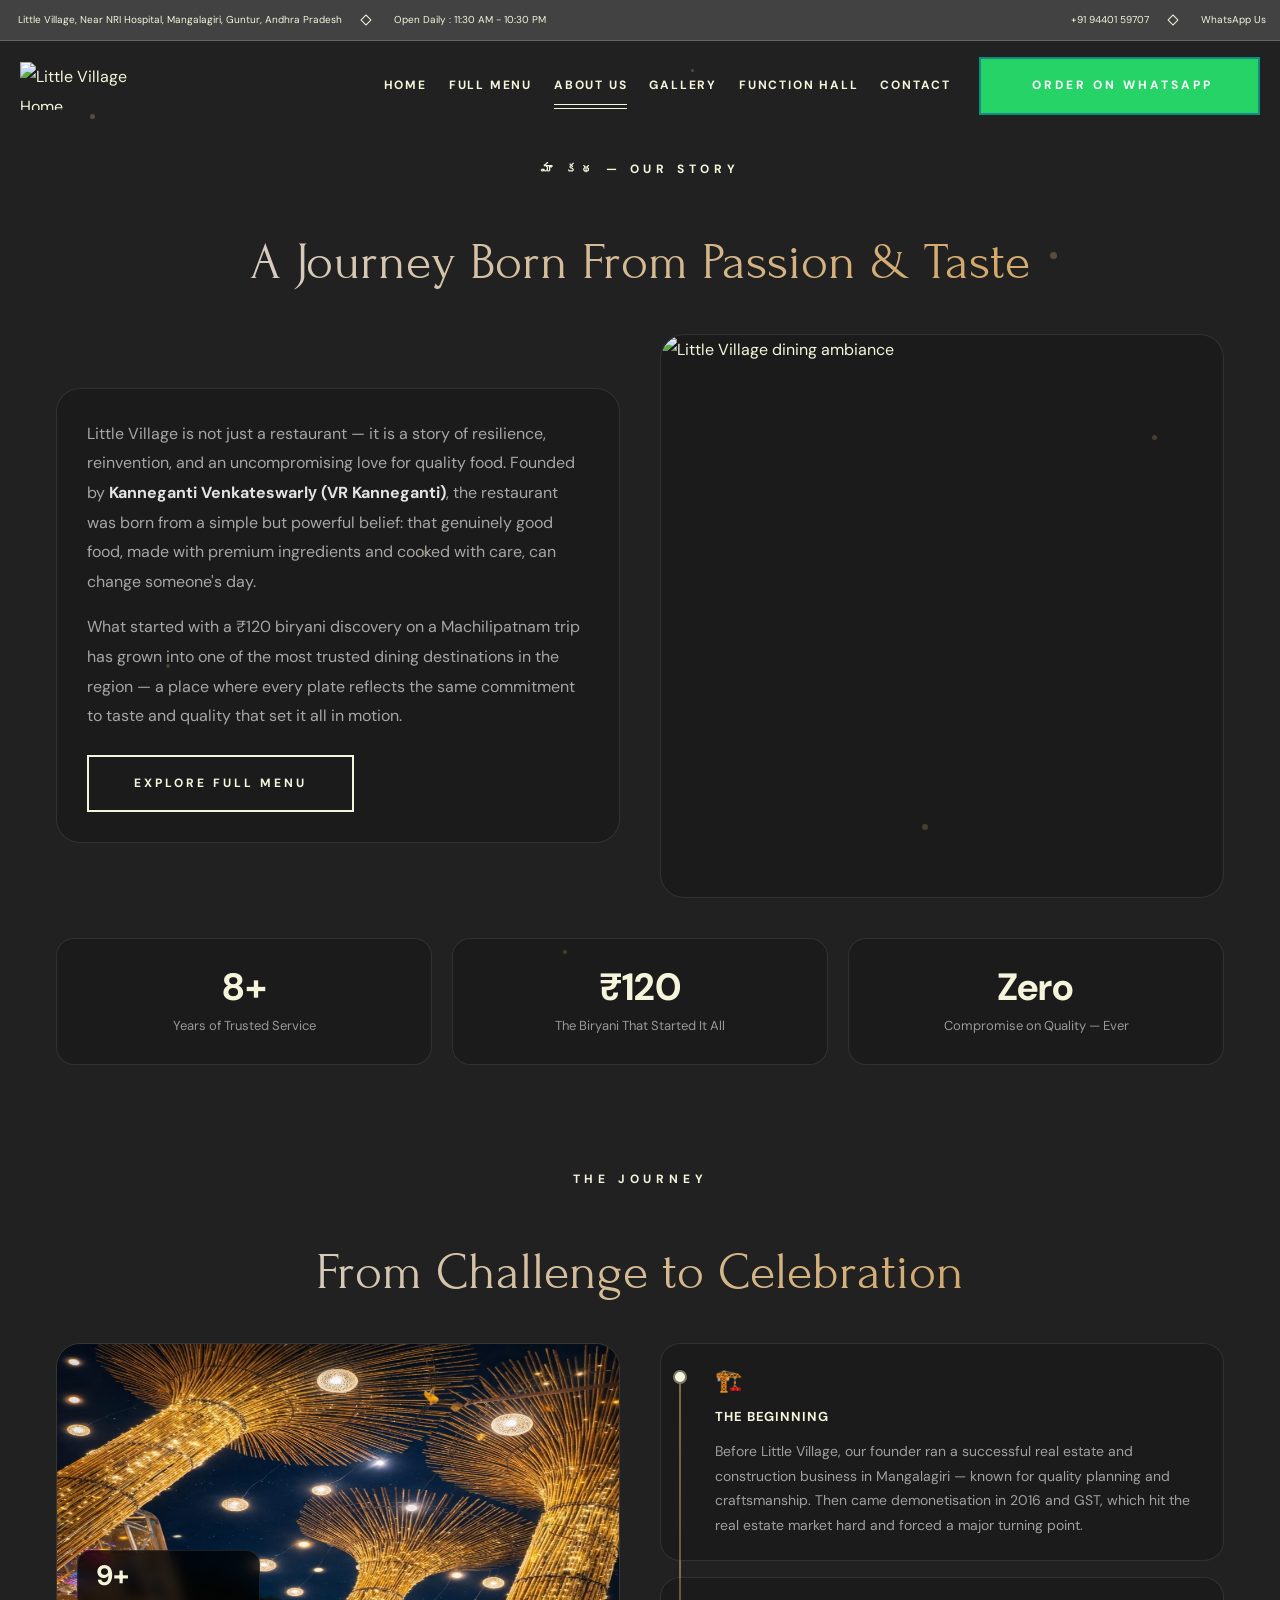
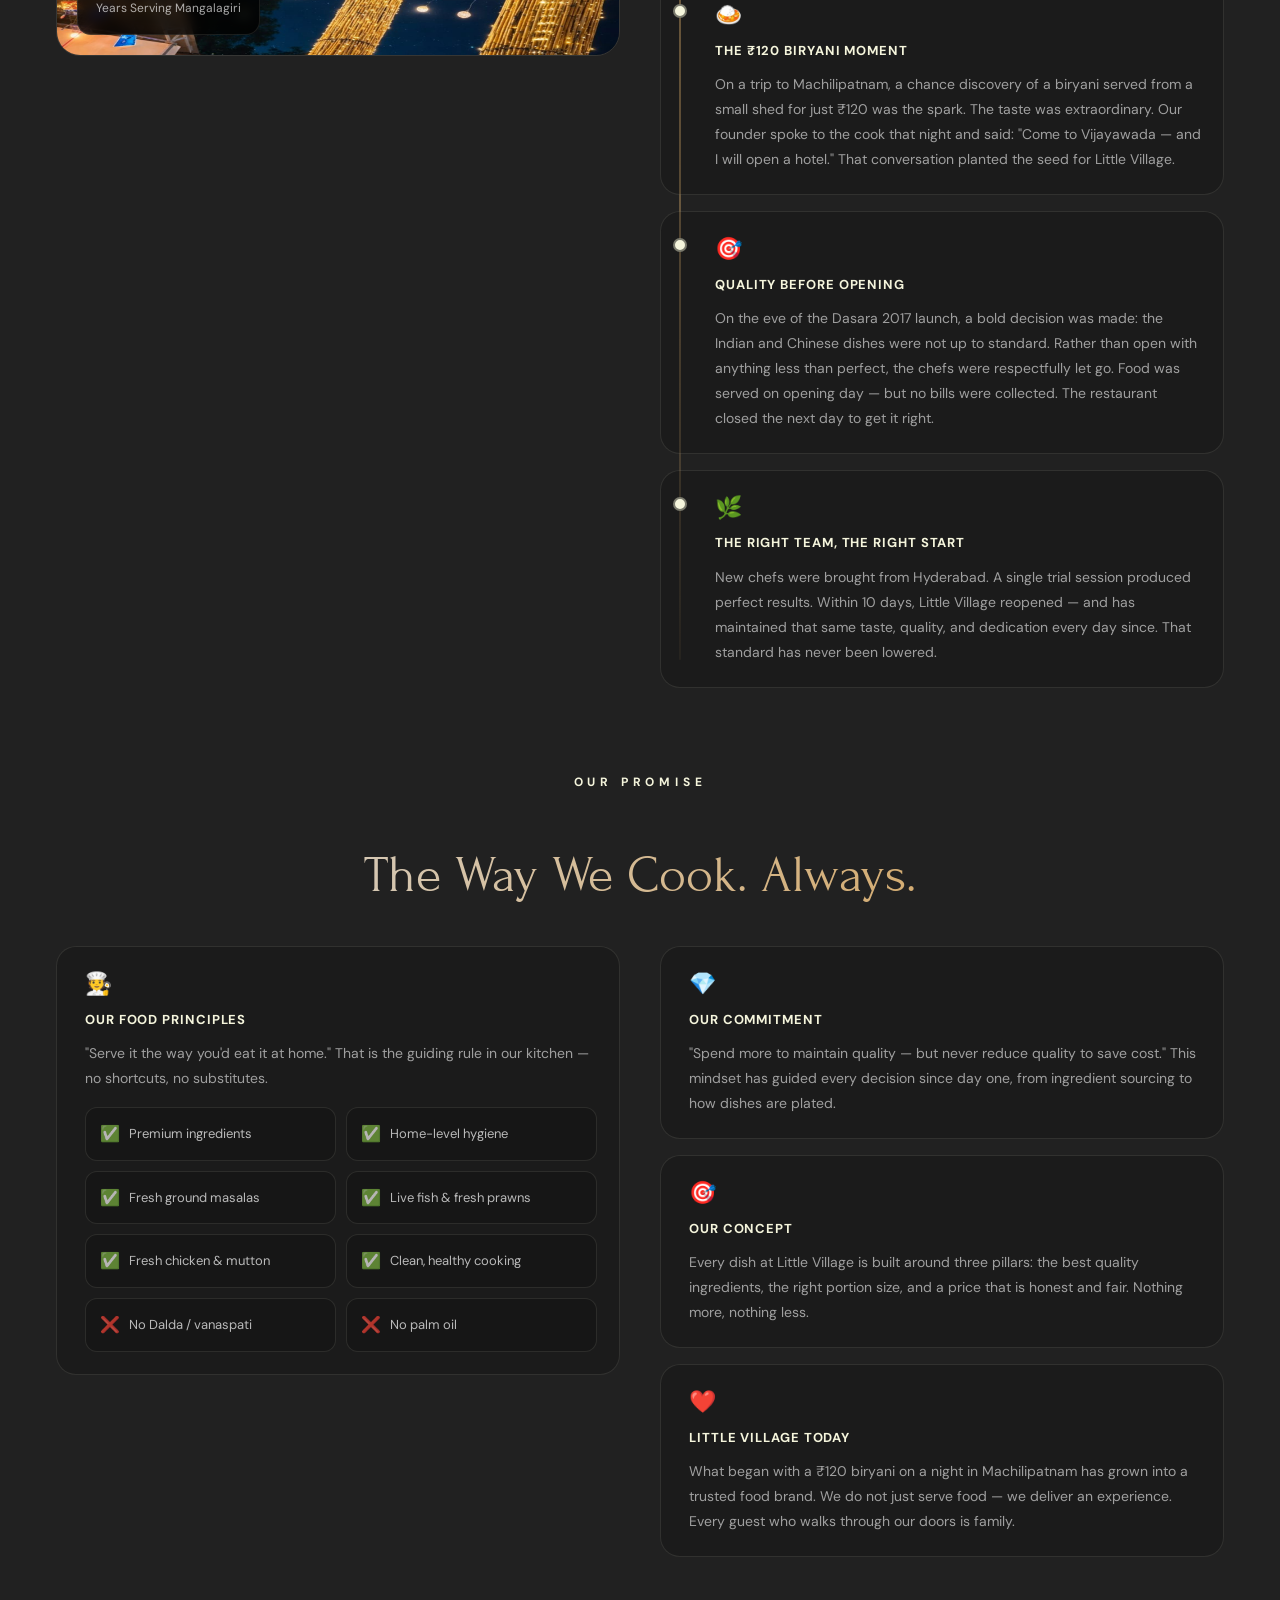
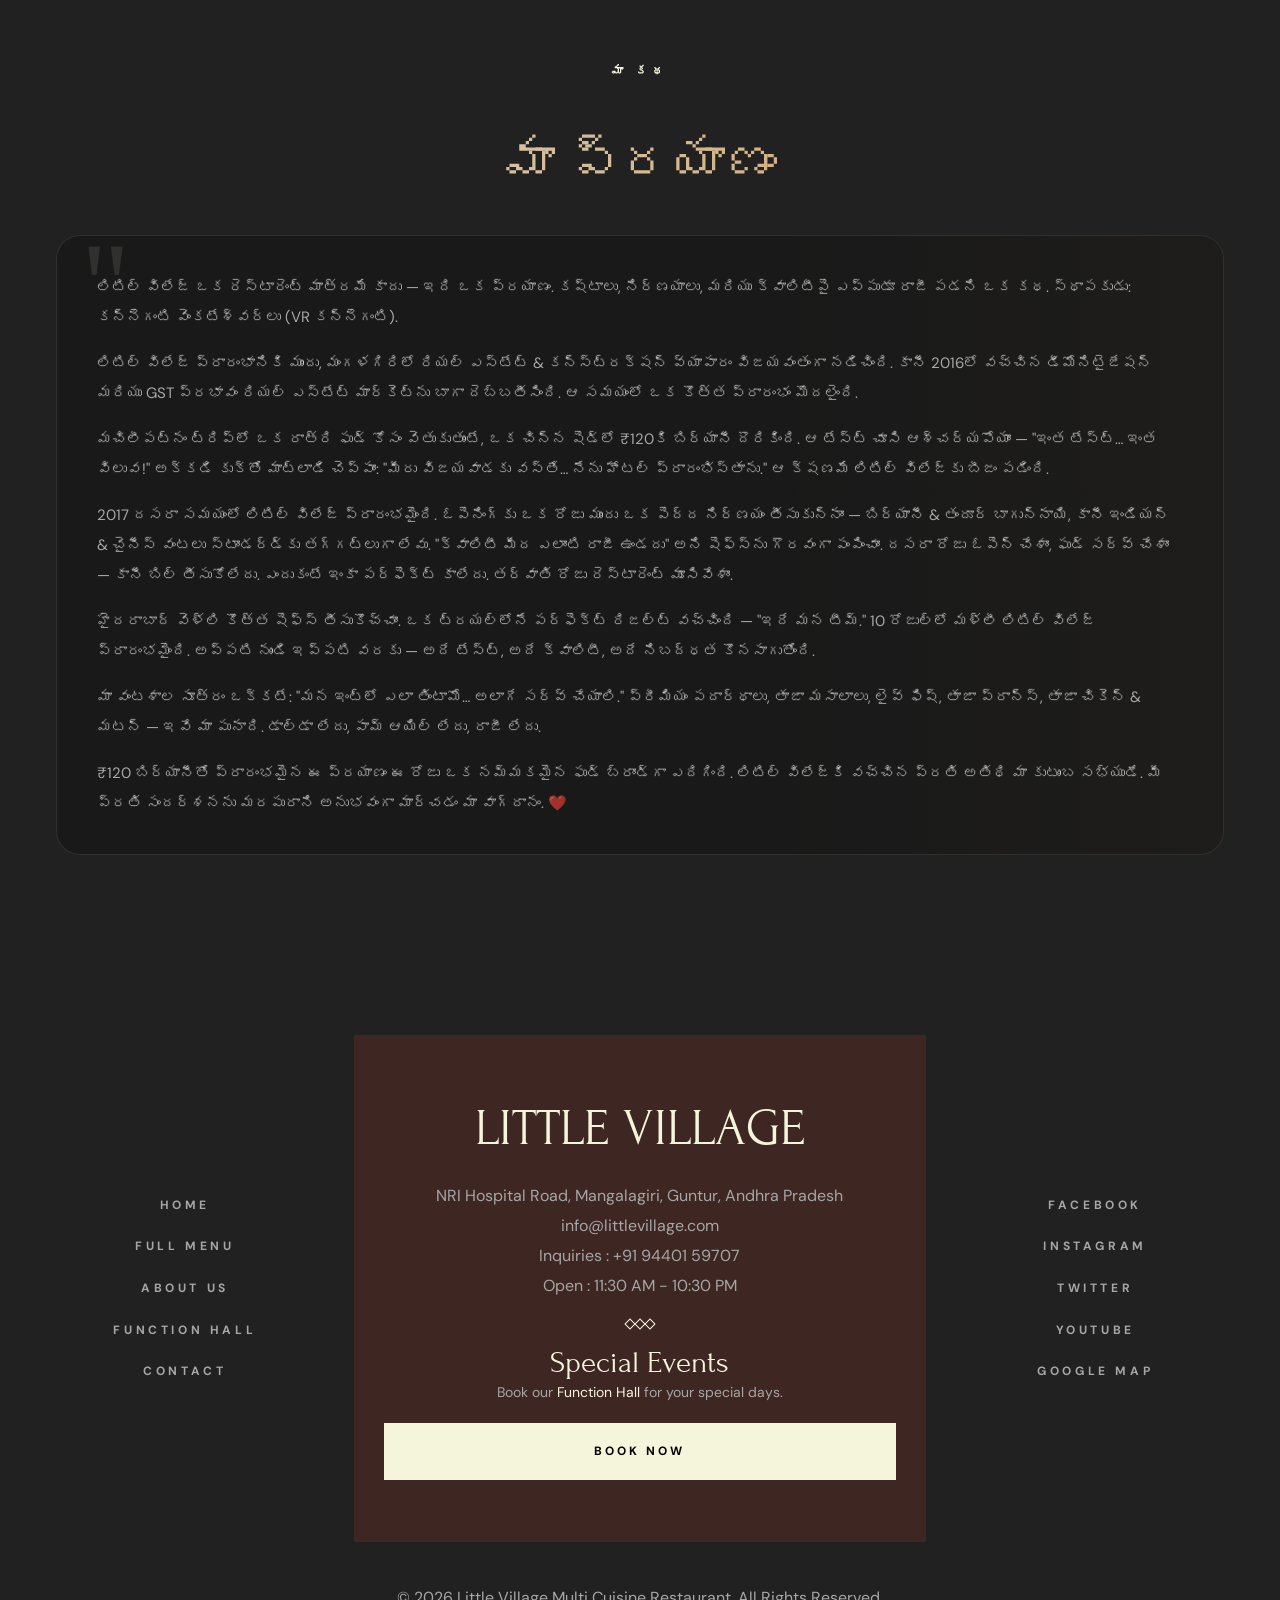
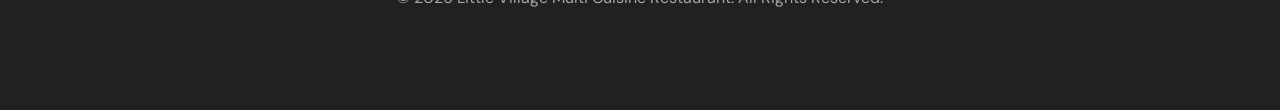
==== aboutus.html @ 9688dddf "Update aboutus.html" ====
<!DOCTYPE html>
<html lang="en">

<head>
  <meta charset="UTF-8">
  <meta http-equiv="X-UA-Compatible" content="IE=edge">
  <meta name="viewport" content="width=device-width, initial-scale=1.0">
  <title>Best Family Restaurant in Vijayawada | Little Village</title>

  <meta name="description" content="Little Village Restaurant in Vijayawada offers premium quality food, authentic biryani taste, fresh ingredients, and a hygienic dining experience for families.">
  <meta name="keywords" content="Little Village Vijayawada, best biryani in Vijayawada, family restaurant in Vijayawada, fresh seafood Vijayawada, hygienic restaurants in Vijayawada, best food in Vijayawada, premium dining Vijayawada, Andhra style biryani Vijayawada">
  <meta name="author" content="Little Village">

  <link rel="shortcut icon" href="./favicon.svg" type="image/svg+xml">
  <link rel="preconnect" href="https://fonts.googleapis.com">
  <link rel="preconnect" href="https://fonts.gstatic.com" crossorigin>
  <link href="https://fonts.googleapis.com/css2?family=DM+Sans:wght@400;700&family=Forum&display=swap" rel="stylesheet">
  <link rel="stylesheet" href="./assets/css/style.css">
  <link rel="stylesheet" href="https://unpkg.com/aos@2.3.4/dist/aos.css">

  <style>
    /* =============================================
       KEYFRAME ANIMATIONS
    ============================================= */

    @keyframes float-icon {
      0%, 100% { transform: translateY(0); }
      50%       { transform: translateY(-7px); }
    }

    @keyframes shimmer-text {
      0%   { background-position: -200% center; }
      100% { background-position: 200% center; }
    }

    @keyframes glow-pulse {
      0%, 100% { box-shadow: 0 0 0 0 rgba(212,169,106,0); }
      50%       { box-shadow: 0 0 22px 5px rgba(212,169,106,0.18); }
    }

    @keyframes shimmer-overlay {
      0%   { left: -100%; }
      100% { left: 200%; }
    }

    @keyframes badge-bounce {
      0%, 100% { transform: translateY(0); }
      40%       { transform: translateY(-9px); }
      60%       { transform: translateY(-4px); }
    }

    @keyframes line-grow {
      from { transform: scaleY(0); }
      to   { transform: scaleY(1); }
    }

    @keyframes dot-pulse {
      0%, 100% { transform: scale(1); opacity: 1; }
      50%       { transform: scale(1.4); opacity: 0.65; }
    }

    @keyframes particle-float {
      0%   { transform: translateY(0) translateX(0); opacity: 0.5; }
      33%  { transform: translateY(-40px) translateX(18px); opacity: 0.85; }
      66%  { transform: translateY(-18px) translateX(-14px); opacity: 0.6; }
      100% { transform: translateY(0) translateX(0); opacity: 0.5; }
    }

    @keyframes pill-in {
      from { opacity: 0; transform: translateX(-12px); }
      to   { opacity: 1; transform: translateX(0); }
    }

    @keyframes para-in {
      from { opacity: 0; transform: translateY(18px); }
      to   { opacity: 1; transform: translateY(0); }
    }

    @keyframes number-glow {
      0%, 100% { text-shadow: none; }
      50%       { text-shadow: 0 0 20px rgba(212,169,106,0.6); }
    }

    @keyframes border-flow {
      0%   { background-position: 0% 50%; }
      50%  { background-position: 100% 50%; }
      100% { background-position: 0% 50%; }
    }

    @keyframes progress-shine {
      0%   { background-position: -200% center; }
      100% { background-position: 200% center; }
    }

    /* =============================================
       BASE
    ============================================= */

    body {
      overflow: auto;
      overflow-x: hidden;
      min-height: 100vh;
      height: auto;
    }

    /* =============================================
       SCROLL PROGRESS BAR
    ============================================= */

    .scroll-progress {
      position: fixed;
      top: 0;
      left: 0;
      height: 3px;
      width: 0%;
      background: linear-gradient(90deg, #b8832a, #d4a96a, #f0c884, #d4a96a, #b8832a);
      background-size: 200% auto;
      z-index: 9999;
      transition: width 0.08s linear;
      animation: progress-shine 2.5s linear infinite;
    }

    /* =============================================
       FLOATING PARTICLES
    ============================================= */

    .page-intro {
      padding-block: 140px 80px;
      position: relative;
    }

    .intro-particles {
      position: absolute;
      inset: 0;
      pointer-events: none;
      overflow: hidden;
      z-index: 0;
    }

    .intro-particles span {
      position: absolute;
      border-radius: 50%;
      background: rgba(212,169,106,0.32);
      animation: particle-float linear infinite;
    }

    .intro-particles span:nth-child(1)  { top:10%; left:7%;  width:5px; height:5px; animation-duration:7s;   animation-delay:0s;   }
    .intro-particles span:nth-child(2)  { top:22%; left:82%; width:7px; height:7px; animation-duration:9s;   animation-delay:1s;   }
    .intro-particles span:nth-child(3)  { top:58%; left:13%; width:4px; height:4px; animation-duration:8s;   animation-delay:2s;   }
    .intro-particles span:nth-child(4)  { top:72%; left:72%; width:6px; height:6px; animation-duration:11s;  animation-delay:0.5s; }
    .intro-particles span:nth-child(5)  { top:38%; left:90%; width:5px; height:5px; animation-duration:6.5s; animation-delay:3s;   }
    .intro-particles span:nth-child(6)  { top:83%; left:44%; width:4px; height:4px; animation-duration:10s;  animation-delay:1.5s; }
    .intro-particles span:nth-child(7)  { top:6%;  left:54%; width:3px; height:3px; animation-duration:8.5s; animation-delay:4s;   }
    .intro-particles span:nth-child(8)  { top:48%; left:33%; width:6px; height:6px; animation-duration:7.5s; animation-delay:2.5s; }

    .page-intro .container { position: relative; z-index: 1; }

    /* =============================================
       SHIMMER HEADING
    ============================================= */

    .headline-shimmer {
      background: linear-gradient(
        90deg,
        rgba(255,255,255,0.82) 0%,
        rgba(212,169,106,1) 40%,
        rgba(255,255,255,0.82) 60%,
        rgba(212,169,106,0.7) 100%
      );
      background-size: 200% auto;
      -webkit-background-clip: text;
      -webkit-text-fill-color: transparent;
      background-clip: text;
      animation: shimmer-text 4s linear infinite;
    }

    /* =============================================
       PAGE GRID & CARDS
    ============================================= */

    .page-grid {
      display: grid;
      grid-template-columns: repeat(2, minmax(0, 1fr));
      gap: 40px;
      align-items: center;
      margin-top: 40px;
    }

    .page-copy { color: var(--quick-silver); }
    .page-copy p + p { margin-top: 16px; }

    .page-card {
      padding: 30px;
      border: 1px solid var(--white-alpha-10);
      border-radius: 24px;
      background: rgba(0,0,0,0.18);
      transition: transform 0.35s ease, box-shadow 0.35s ease, border-color 0.35s ease;
    }

    .page-card:not(figure):hover {
      transform: translateY(-5px);
      box-shadow: 0 18px 50px rgba(0,0,0,0.3);
      border-color: rgba(212,169,106,0.2);
    }

    figure.page-card {
      overflow: hidden;
      border-radius: 24px;
      padding: 0;
      position: relative;
    }

    figure.page-card::after {
      content: '';
      position: absolute;
      top: 0;
      left: -100%;
      width: 55%;
      height: 100%;
      background: linear-gradient(105deg, transparent 38%, rgba(255,255,255,0.07) 50%, transparent 62%);
      pointer-events: none;
    }

    figure.page-card:hover::after {
      animation: shimmer-overlay 0.65s ease forwards;
    }

    figure.page-card img {
      transition: transform 0.65s cubic-bezier(0.25, 0.46, 0.45, 0.94);
      display: block;
      width: 100%;
      border-radius: 24px;
    }

    figure.page-card:hover img { transform: scale(1.07); }

    /* =============================================
       MILESTONES
    ============================================= */

    .milestones {
      display: grid;
      grid-template-columns: repeat(3, 1fr);
      gap: 20px;
      margin-top: 40px;
    }

    .milestone-item {
      padding: 28px 24px;
      text-align: center;
      border: 1px solid var(--white-alpha-10);
      border-radius: 18px;
      background: rgba(0,0,0,0.18);
      position: relative;
      overflow: hidden;
      cursor: default;
      transition: transform 0.3s ease, border-color 0.3s ease, box-shadow 0.3s ease;
    }

    .milestone-item::before {
      content: '';
      position: absolute;
      inset: 0;
      border-radius: 18px;
      background: linear-gradient(135deg, rgba(212,169,106,0.07), transparent 60%);
      opacity: 0;
      transition: opacity 0.3s ease;
    }

    .milestone-item:hover {
      transform: translateY(-7px) scale(1.025);
      border-color: rgba(212,169,106,0.38);
      animation: glow-pulse 2s ease infinite;
    }

    .milestone-item:hover::before { opacity: 1; }

    .milestone-item .m-number {
      font-size: 38px;
      font-weight: 700;
      color: var(--accent-wheat, #d4a96a);
      line-height: 1.1;
      animation: number-glow 3s ease-in-out infinite;
    }

    .milestone-item .m-label {
      font-size: 13px;
      color: rgba(255,255,255,0.55);
      margin-top: 8px;
      line-height: 1.5;
    }

    /* =============================================
       JOURNEY SECTION
    ============================================= */

    .journey-section { padding-block: 20px 80px; }

    .journey-grid {
      display: grid;
      grid-template-columns: repeat(2, minmax(0, 1fr));
      gap: 40px;
      align-items: start;
      margin-top: 40px;
    }

    .journey-image-wrap {
      position: relative;
      border-radius: 24px;
      overflow: hidden;
      border: 1px solid var(--white-alpha-10);
      transition: box-shadow 0.4s ease;
    }

    .journey-image-wrap:hover {
      box-shadow: 0 22px 60px rgba(0,0,0,0.42);
    }

    .journey-image-wrap img {
      width: 100%;
      display: block;
      transition: transform 0.7s cubic-bezier(0.25, 0.46, 0.45, 0.94);
    }

    .journey-image-wrap:hover img { transform: scale(1.06); }

    .journey-badge {
      position: absolute;
      bottom: 20px;
      left: 20px;
      background: rgba(0,0,0,0.75);
      border: 1px solid var(--white-alpha-10);
      border-radius: 14px;
      padding: 10px 18px;
      backdrop-filter: blur(6px);
      animation: badge-bounce 4.5s ease-in-out infinite;
    }

    .journey-badge .badge-number {
      font-size: 28px;
      font-weight: 700;
      color: var(--accent-wheat, #d4a96a);
      line-height: 1.1;
    }

    .journey-badge .badge-label {
      font-size: 12px;
      color: rgba(255,255,255,0.65);
      margin-top: 2px;
    }

    /* =============================================
       JOURNEY CARDS — ANIMATED TIMELINE
    ============================================= */

    .journey-cards {
      display: flex;
      flex-direction: column;
      gap: 0;
      position: relative;
    }

    /* Vertical connecting line */
    .journey-cards.has-timeline::before {
      content: '';
      position: absolute;
      left: 19px;
      top: 28px;
      bottom: 28px;
      width: 2px;
      background: linear-gradient(to bottom, rgba(212,169,106,0.7), rgba(212,169,106,0.08));
      border-radius: 2px;
      transform-origin: top center;
      transform: scaleY(0);
      transition: transform 1.2s cubic-bezier(0.16, 1, 0.3, 1);
    }

    .journey-cards.has-timeline.line-active::before {
      transform: scaleY(1);
    }

    .journey-card {
      padding: 22px 22px 22px 54px;
      border: 1px solid var(--white-alpha-10);
      border-radius: 20px;
      background: rgba(0,0,0,0.18);
      margin-bottom: 16px;
      position: relative;
      transition: transform 0.32s ease, border-color 0.32s ease,
                  box-shadow 0.32s ease, background 0.32s ease;
      cursor: default;
    }

    .journey-card:last-child { margin-bottom: 0; }

    /* Timeline dot */
    .journey-cards.has-timeline .journey-card::before {
      content: '';
      position: absolute;
      left: 12px;
      top: 26px;
      width: 14px;
      height: 14px;
      border-radius: 50%;
      background: var(--accent-wheat, #d4a96a);
      border: 2px solid rgba(0,0,0,0.5);
      z-index: 2;
      animation: dot-pulse 2.8s ease-in-out infinite;
    }

    .journey-cards.has-timeline .journey-card:nth-child(2)::before { animation-delay: 0.4s; }
    .journey-cards.has-timeline .journey-card:nth-child(3)::before { animation-delay: 0.8s; }
    .journey-cards.has-timeline .journey-card:nth-child(4)::before { animation-delay: 1.2s; }

    .journey-card:hover {
      transform: translateX(7px);
      border-color: rgba(212,169,106,0.32);
      box-shadow: 0 8px 32px rgba(212,169,106,0.1);
      background: rgba(212,169,106,0.04);
    }

    .journey-card .card-icon {
      font-size: 22px;
      margin-bottom: 6px;
      display: block;
      animation: float-icon 3.2s ease-in-out infinite;
    }

    .journey-card:nth-child(2) .card-icon { animation-delay: 0.5s; }
    .journey-card:nth-child(3) .card-icon { animation-delay: 1.0s; }
    .journey-card:nth-child(4) .card-icon { animation-delay: 1.5s; }

    .journey-card .card-title {
      color: var(--accent-wheat, #d4a96a);
      font-size: 13px;
      font-weight: 700;
      margin-bottom: 7px;
      letter-spacing: 0.07em;
      text-transform: uppercase;
    }

    .journey-card p {
      font-size: 14px;
      line-height: 1.78;
      color: rgba(255,255,255,0.58);
    }

    /* Promise section — no timeline dots */
    .promise-cards::before     { display: none !important; }
    .promise-cards .journey-card { padding-left: 28px; }
    .promise-cards .journey-card::before { display: none !important; }

    .promise-cards .journey-card:hover {
      transform: translateY(-5px) translateX(0);
      border-color: rgba(212,169,106,0.32);
      box-shadow: 0 12px 40px rgba(212,169,106,0.1);
      background: rgba(212,169,106,0.04);
    }

    /* =============================================
       PRINCIPLE PILLS
    ============================================= */

    .principles-grid {
      display: grid;
      grid-template-columns: repeat(2, 1fr);
      gap: 10px;
      margin-top: 16px;
    }

    .principle-pill {
      display: flex;
      align-items: center;
      gap: 9px;
      padding: 11px 14px;
      border: 1px solid var(--white-alpha-10);
      border-radius: 12px;
      background: rgba(0,0,0,0.18);
      font-size: 13px;
      color: rgba(255,255,255,0.70);
      opacity: 0;
      transition: transform 0.28s ease, border-color 0.28s ease,
                  background 0.28s ease, color 0.28s ease;
    }

    .principle-pill.pill-visible {
      animation: pill-in 0.42s ease forwards;
    }

    .principle-pill:hover {
      border-color: rgba(212,169,106,0.36);
      background: rgba(212,169,106,0.06);
      color: rgba(255,255,255,0.9);
      transform: translateX(4px);
    }

    .principle-pill .pill-icon { font-size: 16px; flex-shrink: 0; }

    /* =============================================
       TELUGU STORY
    ============================================= */

    .telugu-story { padding-block: 20px 80px; }

    .telugu-story-inner {
      padding: 36px 40px;
      border: 1px solid var(--white-alpha-10);
      border-radius: 24px;
      background: rgba(0,0,0,0.22);
      position: relative;
      overflow: hidden;
      margin-top: 40px;
    }

    .telugu-story-inner::before {
      content: '"';
      position: absolute;
      top: -10px;
      left: 24px;
      font-size: 120px;
      color: var(--accent-wheat, #d4a96a);
      opacity: 0.10;
      font-family: Georgia, serif;
      line-height: 1;
      pointer-events: none;
    }

    /* Animated shimmer wash */
    .telugu-story-inner::after {
      content: '';
      position: absolute;
      inset: 0;
      border-radius: 24px;
      background: linear-gradient(90deg, transparent 20%, rgba(212,169,106,0.05) 50%, transparent 80%);
      background-size: 300% 100%;
      animation: border-flow 6s linear infinite;
      pointer-events: none;
    }

    .telugu-story-inner p {
      font-size: 15px;
      line-height: 2;
      color: rgba(255,255,255,0.62);
      opacity: 0;
      position: relative;
      z-index: 1;
    }

    .telugu-story-inner p.para-visible {
      animation: para-in 0.55s ease forwards;
    }

    .telugu-story-inner p + p { margin-top: 16px; }

    /* =============================================
       RESPONSIVE — TABLET
    ============================================= */

    @media (max-width: 900px) {
      .page-grid,
      .journey-grid {
        grid-template-columns: 1fr;
      }

      .journey-grid .journey-image-wrap { order: -1; }
    }

    @media (max-width: 768px) {
      .page-intro { padding-block: 110px 60px; }

      .milestones {
        grid-template-columns: repeat(3, 1fr);
        gap: 12px;
      }

      .milestone-item { padding: 18px 12px; }
      .milestone-item .m-number { font-size: 26px; }
      .milestone-item .m-label  { font-size: 11px; }

      .telugu-story-inner { padding: 28px 22px; }
      .journey-section    { padding-block: 10px 60px; }

      .journey-card {
        padding: 18px 18px 18px 48px;
      }
    }

    /* =============================================
       RESPONSIVE — MOBILE
    ============================================= */

    @media (max-width: 560px) {
      .page-intro { padding-block: 100px 48px; }

      /* Milestones stack with row layout */
      .milestones { grid-template-columns: 1fr; gap: 12px; }

      .milestone-item {
        display: flex;
        align-items: center;
        text-align: left;
        gap: 16px;
        padding: 16px 20px;
      }

      .milestone-item .m-number {
        font-size: 30px;
        flex-shrink: 0;
        min-width: 66px;
        text-align: center;
      }

      .milestone-item .m-label { margin-top: 0; font-size: 13px; }

      .telugu-story-inner { padding: 22px 18px; }
      .telugu-story-inner::before { font-size: 80px; }
      .telugu-story-inner p { font-size: 14px; }

      .principles-grid { grid-template-columns: 1fr; }

      .journey-card { padding: 16px 16px 16px 44px; }
      .journey-cards.has-timeline::before { left: 16px; }
      .journey-cards.has-timeline .journey-card::before { left: 9px; width: 12px; height: 12px; }

      .page-card { padding: 20px; }
      .journey-section { padding-block: 10px 48px; }
      .telugu-story   { padding-block: 10px 48px; }
    }

    @media (max-width: 400px) {
      .milestone-item .m-number { font-size: 24px; min-width: 56px; }
      .journey-card .card-icon  { font-size: 18px; }
      .journey-card             { padding-left: 40px; }
    }
  </style>
</head>

<body class="inner-page" id="top">

  <!-- Scroll Progress Bar -->
  <div class="scroll-progress" id="scrollProgress"></div>

  <div class="topbar">
    <div class="container">
      <address class="topbar-item">
        <div class="icon">
          <ion-icon name="location-outline" aria-hidden="true"></ion-icon>
        </div>
        <span class="span">
          Little Village, Near NRI Hospital, Mangalagiri, Guntur, Andhra Pradesh
        </span>
      </address>
      <div class="separator"></div>
      <div class="topbar-item item-2">
        <div class="icon">
          <ion-icon name="time-outline" aria-hidden="true"></ion-icon>
        </div>
        <span class="span">Open Daily : 11:30 AM - 10:30 PM</span>
      </div>
      <a href="tel:+919440159707" class="topbar-item link">
        <div class="icon">
          <ion-icon name="call-outline" aria-hidden="true"></ion-icon>
        </div>
        <span class="span">+91 94401 59707</span>
      </a>
      <div class="separator"></div>
      <a href="https://wa.me/919440159707" class="topbar-item link">
        <div class="icon">
          <ion-icon name="logo-whatsapp" aria-hidden="true"></ion-icon>
        </div>
        <span class="span">WhatsApp Us</span>
      </a>
    </div>
  </div>

  <header class="header" data-header>
    <div class="container">

      <a href="index.html" class="logo">
        <img src="./assets/images/lvlogo.png" width="160" height="50" alt="Little Village Home">
      </a>

      <nav class="navbar" data-navbar>
        <button class="close-btn" aria-label="close menu" data-nav-toggler>
          <ion-icon name="close-outline" aria-hidden="true"></ion-icon>
        </button>
        <a href="index.html" class="logo">
          <img src="./assets/images/lvlogo.png" width="160" height="50" alt="Little Village menu logo">
        </a>
        <ul class="navbar-list">
          <li class="navbar-item">
            <a href="index.html" class="navbar-link hover-underline">
              <div class="separator"></div>
              <span class="span">Home</span>
            </a>
          </li>
          <li class="navbar-item">
            <a href="menu.html" class="navbar-link hover-underline">
              <div class="separator"></div>
              <span class="span">Full Menu</span>
            </a>
          </li>
          <li class="navbar-item">
            <a href="aboutus.html" class="navbar-link hover-underline active">
              <div class="separator"></div>
              <span class="span">About Us</span>
            </a>
          </li>
          <li class="navbar-item">
            <a href="gallery.html" class="navbar-link hover-underline">
              <div class="separator"></div>
              <span class="span">Gallery</span>
            </a>
          </li>
          <li class="navbar-item">
            <a href="booking.html" class="navbar-link hover-underline">
              <div class="separator"></div>
              <span class="span">Function Hall</span>
            </a>
          </li>
          <li class="navbar-item">
            <a href="contact.html" class="navbar-link hover-underline">
              <div class="separator"></div>
              <span class="span">Contact</span>
            </a>
          </li>
        </ul>
        <div class="text-center">
          <p class="headline-1 navbar-title">Visit Us</p>
          <address class="body-4">
            NRI Hospital Road, Mangalagiri, <br>
            Guntur, Andhra Pradesh
          </address>
          <p class="body-4 navbar-text">Daily : 11:30 AM - 10:30 PM</p>
          <div class="separator"></div>
          <p class="contact-label">Quick Support</p>
          <a href="tel:+919440159707" class="body-1 contact-number hover-underline">
            +91 94401 59707
          </a>
        </div>
      </nav>

      <a href="https://wa.me/919440159707" class="btn btn-secondary btn-whatsapp">
        <span class="text text-1"><ion-icon name="logo-whatsapp" aria-hidden="true" style="display:inline-block;vertical-align:middle;margin-right:6px;"></ion-icon>Order on WhatsApp</span>
        <span class="text text-2" aria-hidden="true"><ion-icon name="logo-whatsapp" aria-hidden="true" style="display:inline-block;vertical-align:middle;margin-right:6px;"></ion-icon>Order on WhatsApp</span>
      </a>

      <button class="nav-open-btn" aria-label="open menu" data-nav-toggler>
        <span class="line line-1"></span>
        <span class="line line-2"></span>
        <span class="line line-3"></span>
      </button>

      <div class="overlay" data-nav-toggler data-overlay></div>
    </div>
  </header>

  <main>

    <!-- ===== INTRO SECTION ===== -->
    <article class="page-intro section">

      <div class="intro-particles" aria-hidden="true">
        <span></span><span></span><span></span><span></span>
        <span></span><span></span><span></span><span></span>
      </div>

      <div class="container">

        <p class="section-subtitle label-2 text-center"
           data-aos="fade-down" data-aos-duration="600">
          మా కథ — Our Story
        </p>
        <h1 class="headline-1 section-title text-center headline-shimmer"
            data-aos="fade-up" data-aos-delay="100" data-aos-duration="750">
          A Journey Born From Passion &amp; Taste
        </h1>

        <div class="page-grid">

          <div class="page-card page-copy"
               data-aos="fade-right" data-aos-delay="160" data-aos-duration="750">
            <p>
              Little Village is not just a restaurant — it is a story of resilience, reinvention, and an uncompromising love for quality food. Founded by <strong style="color:rgba(255,255,255,0.88);">Kanneganti Venkateswarlу (VR Kanneganti)</strong>, the restaurant was born from a simple but powerful belief: that genuinely good food, made with premium ingredients and cooked with care, can change someone's day.
            </p>
            <p>
              What started with a ₹120 biryani discovery on a Machilipatnam trip has grown into one of the most trusted dining destinations in the region — a place where every plate reflects the same commitment to taste and quality that set it all in motion.
            </p>
            <a href="menu.html" class="btn btn-primary" style="margin-top: 24px;">
              <span class="text text-1">Explore Full Menu</span>
              <span class="text text-2" aria-hidden="true">Explore Full Menu</span>
            </a>
          </div>

          <figure class="page-card"
                  data-aos="fade-left" data-aos-delay="220" data-aos-duration="750">
            <img src="./assets/images/about-banner.jpg" width="570" height="570"
                 loading="lazy" alt="Little Village dining ambiance" class="w-100">
          </figure>

        </div>

        <!-- Milestones -->
        <div class="milestones">

          <div class="milestone-item"
               data-aos="zoom-in" data-aos-delay="100" data-aos-duration="600">
            <div class="m-number" data-count="9" data-suffix="+">0</div>
            <div class="m-label">Years of Trusted Service</div>
          </div>

          <div class="milestone-item"
               data-aos="zoom-in" data-aos-delay="230" data-aos-duration="600">
            <div class="m-number">₹120</div>
            <div class="m-label">The Biryani That Started It All</div>
          </div>

          <div class="milestone-item"
               data-aos="zoom-in" data-aos-delay="360" data-aos-duration="600">
            <div class="m-number">Zero</div>
            <div class="m-label">Compromise on Quality — Ever</div>
          </div>

        </div>

      </div>
    </article>

    <!-- ===== OUR JOURNEY SECTION ===== -->
    <section class="journey-section section">
      <div class="container">

        <p class="section-subtitle label-2 text-center"
           data-aos="fade-down" data-aos-duration="600">The Journey</p>
        <h2 class="headline-1 section-title text-center headline-shimmer"
            data-aos="fade-up" data-aos-delay="100" data-aos-duration="750">
          From Challenge to Celebration
        </h2>

        <div class="journey-grid">

          <div class="journey-image-wrap"
               data-aos="fade-right" data-aos-delay="160" data-aos-duration="800">
            <img src="./assets/images/Little Village/homerestarest (1).jpeg"
                 width="570" height="640" loading="lazy"
                 alt="Little Village restaurant interior">
            <div class="journey-badge">
              <div class="badge-number">9+</div>
              <div class="badge-label">Years Serving Mangalagiri</div>
            </div>
          </div>

          <div class="journey-cards has-timeline" id="timelineCards"
               data-aos="fade-left" data-aos-delay="200" data-aos-duration="800">

            <div class="journey-card"
                 data-aos="fade-up" data-aos-delay="260" data-aos-duration="620">
              <span class="card-icon">🏗️</span>
              <div class="card-title">The Beginning</div>
              <p>Before Little Village, our founder ran a successful real estate and construction business in Mangalagiri — known for quality planning and craftsmanship. Then came demonetisation in 2016 and GST, which hit the real estate market hard and forced a major turning point.</p>
            </div>

            <div class="journey-card"
                 data-aos="fade-up" data-aos-delay="360" data-aos-duration="620">
              <span class="card-icon">🍛</span>
              <div class="card-title">The ₹120 Biryani Moment</div>
              <p>On a trip to Machilipatnam, a chance discovery of a biryani served from a small shed for just ₹120 was the spark. The taste was extraordinary. Our founder spoke to the cook that night and said: "Come to Vijayawada — and I will open a hotel." That conversation planted the seed for Little Village.</p>
            </div>

            <div class="journey-card"
                 data-aos="fade-up" data-aos-delay="460" data-aos-duration="620">
              <span class="card-icon">🎯</span>
              <div class="card-title">Quality Before Opening</div>
              <p>On the eve of the Dasara 2017 launch, a bold decision was made: the Indian and Chinese dishes were not up to standard. Rather than open with anything less than perfect, the chefs were respectfully let go. Food was served on opening day — but no bills were collected. The restaurant closed the next day to get it right.</p>
            </div>

            <div class="journey-card"
                 data-aos="fade-up" data-aos-delay="560" data-aos-duration="620">
              <span class="card-icon">🌿</span>
              <div class="card-title">The Right Team, The Right Start</div>
              <p>New chefs were brought from Hyderabad. A single trial session produced perfect results. Within 10 days, Little Village reopened — and has maintained that same taste, quality, and dedication every day since. That standard has never been lowered.</p>
            </div>

          </div>

        </div>
      </div>
    </section>

    <!-- ===== FOOD PRINCIPLES SECTION ===== -->
    <section class="journey-section section" style="padding-block: 0 80px;">
      <div class="container">

        <p class="section-subtitle label-2 text-center"
           data-aos="fade-down" data-aos-duration="600">Our Promise</p>
        <h2 class="headline-1 section-title text-center headline-shimmer"
            data-aos="fade-up" data-aos-delay="100" data-aos-duration="750">
          The Way We Cook. Always.
        </h2>

        <div class="journey-grid" style="margin-top: 40px;">

          <div class="journey-cards promise-cards"
               data-aos="fade-right" data-aos-delay="160" data-aos-duration="800">

            <div class="journey-card">
              <span class="card-icon">🧑‍🍳</span>
              <div class="card-title">Our Food Principles</div>
              <p style="margin-bottom: 12px;">
                "Serve it the way you'd eat it at home." That is the guiding rule in our kitchen — no shortcuts, no substitutes.
              </p>
              <div class="principles-grid" id="pillsGrid">
                <div class="principle-pill"><span class="pill-icon">✅</span> Premium ingredients</div>
                <div class="principle-pill"><span class="pill-icon">✅</span> Home-level hygiene</div>
                <div class="principle-pill"><span class="pill-icon">✅</span> Fresh ground masalas</div>
                <div class="principle-pill"><span class="pill-icon">✅</span> Live fish &amp; fresh prawns</div>
                <div class="principle-pill"><span class="pill-icon">✅</span> Fresh chicken &amp; mutton</div>
                <div class="principle-pill"><span class="pill-icon">✅</span> Clean, healthy cooking</div>
                <div class="principle-pill"><span class="pill-icon">❌</span> No Dalda / vanaspati</div>
                <div class="principle-pill"><span class="pill-icon">❌</span> No palm oil</div>
              </div>
            </div>

          </div>

          <div class="journey-cards promise-cards"
               data-aos="fade-left" data-aos-delay="200" data-aos-duration="800">

            <div class="journey-card"
                 data-aos="fade-up" data-aos-delay="260" data-aos-duration="620">
              <span class="card-icon">💎</span>
              <div class="card-title">Our Commitment</div>
              <p>"Spend more to maintain quality — but never reduce quality to save cost." This mindset has guided every decision since day one, from ingredient sourcing to how dishes are plated.</p>
            </div>

            <div class="journey-card"
                 data-aos="fade-up" data-aos-delay="360" data-aos-duration="620">
              <span class="card-icon">🎯</span>
              <div class="card-title">Our Concept</div>
              <p>Every dish at Little Village is built around three pillars: the best quality ingredients, the right portion size, and a price that is honest and fair. Nothing more, nothing less.</p>
            </div>

            <div class="journey-card"
                 data-aos="fade-up" data-aos-delay="460" data-aos-duration="620">
              <span class="card-icon">❤️</span>
              <div class="card-title">Little Village Today</div>
              <p>What began with a ₹120 biryani on a night in Machilipatnam has grown into a trusted food brand. We do not just serve food — we deliver an experience. Every guest who walks through our doors is family.</p>
            </div>

          </div>

        </div>
      </div>
    </section>

    <!-- ===== TELUGU STORY SECTION ===== -->
    <section class="telugu-story section">
      <div class="container">

        <p class="section-subtitle label-2 text-center"
           data-aos="fade-down" data-aos-duration="600">మా కథ</p>
        <h2 class="headline-1 section-title text-center headline-shimmer"
            data-aos="fade-up" data-aos-delay="100" data-aos-duration="750">
          మా ప్రయాణం
        </h2>

        <div class="telugu-story-inner" id="teluguStory"
             data-aos="fade-up" data-aos-delay="160" data-aos-duration="800">

          <p data-index="0">
            లిటిల్ విలేజ్ ఒక రెస్టారెంట్ మాత్రమే కాదు — ఇది ఒక ప్రయాణం. కష్టాలు, నిర్ణయాలు, మరియు క్వాలిటీపై ఎప్పుడూ రాజీ పడని ఒక కథ. స్థాపకుడు: కన్నెగంటి వెంకటేశ్వర్లు (VR కన్నెగంటి).
          </p>
          <p data-index="1">
            లిటిల్ విలేజ్ ప్రారంభానికి ముందు, మంగళగిరిలో రియల్ ఎస్టేట్ &amp; కన్‌స్ట్రక్షన్ వ్యాపారం విజయవంతంగా నడిచింది. కానీ 2016లో వచ్చిన డీమోనిటైజేషన్ మరియు GST ప్రభావం రియల్ ఎస్టేట్ మార్కెట్‌ను బాగా దెబ్బతీసింది. ఆ సమయంలో ఒక కొత్త ప్రారంభం మొదలైంది.
          </p>
          <p data-index="2">
            మచిలీపట్నం ట్రిప్‌లో ఒక రాత్రి ఫుడ్ కోసం వెతుకుతుంటే, ఒక చిన్న షెడ్‌లో ₹120కి బిర్యానీ దొరికింది. ఆ టేస్ట్ చూసి ఆశ్చర్యపోయాం — "ఇంత టేస్ట్… ఇంత విలువ!" అక్కడి కుక్‌తో మాట్లాడి చెప్పాం: "మీరు విజయవాడకు వస్తే… నేను హోటల్ ప్రారంభిస్తాను." ఆ క్షణమే లిటిల్ విలేజ్‌కు బీజం పడింది.
          </p>
          <p data-index="3">
            2017 దసరా సమయంలో లిటిల్ విలేజ్ ప్రారంభమైంది. ఓపెనింగ్‌కు ఒక రోజు ముందు ఒక పెద్ద నిర్ణయం తీసుకున్నాం — బిర్యానీ &amp; తందూర్ బాగున్నాయి, కానీ ఇండియన్ &amp; చైనీస్ వంటలు స్టాండర్డ్‌కు తగ్గట్లుగా లేవు. "క్వాలిటీ మీద ఎలాంటి రాజీ ఉండదు" అని షెఫ్స్‌ను గౌరవంగా పంపించాం. దసరా రోజు ఓపెన్ చేశాం, ఫుడ్ సర్వ్ చేశాం — కానీ బిల్ తీసుకోలేదు. ఎందుకంటే ఇంకా పర్ఫెక్ట్ కాలేదు. తర్వాతి రోజు రెస్టారెంట్ మూసివేశాం.
          </p>
          <p data-index="4">
            హైదరాబాద్ వెళ్లి కొత్త షెఫ్స్ తీసుకొచ్చాం. ఒక ట్రయల్‌లోనే పర్ఫెక్ట్ రిజల్ట్ వచ్చింది — "ఇదే మన టీమ్." 10 రోజుల్లో మళ్లీ లిటిల్ విలేజ్ ప్రారంభమైంది. అప్పటి నుండి ఇప్పటి వరకు — అదే టేస్ట్, అదే క్వాలిటీ, అదే నిబద్ధత కొనసాగుతోంది.
          </p>
          <p data-index="5">
            మా వంటశాల సూత్రం ఒక్కటే: "మన ఇంట్లో ఎలా తింటామో… అలాగే సర్వ్ చేయాలి." ప్రీమియం పదార్థాలు, తాజా మసాలాలు, లైవ్ ఫిష్, తాజా ప్రాన్స్, తాజా చికెన్ &amp; మటన్ — ఇవే మా పునాది. డాల్డా లేదు, పామ్ ఆయిల్ లేదు, రాజీ లేదు.
          </p>
          <p data-index="6">
            ₹120 బిర్యానీతో ప్రారంభమైన ఈ ప్రయాణం ఈ రోజు ఒక నమ్మకమైన ఫుడ్ బ్రాండ్‌గా ఎదిగింది. లిటిల్ విలేజ్‌కి వచ్చిన ప్రతి అతిథి మా కుటుంబ సభ్యుడే. మీ ప్రతి సందర్శనను మరపురాని అనుభవంగా మార్చడం మా వాగ్దానం. ❤️
          </p>

        </div>

      </div>
    </section>

  </main>

  <footer class="footer section has-bg-image text-center" id="footer"
    style="background-image: url('./assets/images/footer-bg.jpg')">
    <div class="container">
      <div class="footer-top grid-list">
        <div class="footer-brand has-before has-after">
          <a href="index.html" class="logo">
            <h2 class="headline-1" style="color: var(--accent-wheat); margin-bottom: 20px;">LITTLE VILLAGE</h2>
          </a>
          <address class="body-4">
            NRI Hospital Road, Mangalagiri, Guntur, Andhra Pradesh
          </address>
          <a href="mailto:info@littlevillage.com" class="body-4 contact-link">info@littlevillage.com</a>
          <a href="tel:+919440159707" class="body-4 contact-link">Inquiries : +91 94401 59707</a>
          <p class="body-4">Open : 11:30 AM - 10:30 PM</p>
          <div class="wrapper">
            <div class="separator"></div>
            <div class="separator"></div>
            <div class="separator"></div>
          </div>
          <p class="title-1">Special Events</p>
          <p class="label-1">
            Book our <span class="span">Function Hall</span> for your special days.
          </p>
          <a href="booking.html" class="btn btn-secondary footer-cta-btn">
            <span class="text text-1">Book Now</span>
            <span class="text text-2" aria-hidden="true">Book Now</span>
          </a>
        </div>
        <ul class="footer-list">
          <li><a href="index.html" class="label-2 footer-link hover-underline">Home</a></li>
          <li><a href="menu.html" class="label-2 footer-link hover-underline">Full Menu</a></li>
          <li><a href="aboutus.html" class="label-2 footer-link hover-underline">About Us</a></li>
          <li><a href="booking.html" class="label-2 footer-link hover-underline">Function Hall</a></li>
          <li><a href="contact.html" class="label-2 footer-link hover-underline">Contact</a></li>
        </ul>
        <ul class="footer-list">
          <li><a href="#" class="label-2 footer-link hover-underline">Facebook</a></li>
          <li><a href="https://www.instagram.com/little_village_official?igsh=MXU1NmF4MW53bXdyYw==" class="label-2 footer-link hover-underline">Instagram</a></li>
          <li><a href="#" class="label-2 footer-link hover-underline">Twitter</a></li>
          <li><a href="#" class="label-2 footer-link hover-underline">Youtube</a></li>
          <li><a href="https://maps.app.goo.gl/B9WqXW6YxX8X8X8X8" target="_blank" class="label-2 footer-link hover-underline">Google Map</a></li>
        </ul>
      </div>
      <div class="footer-bottom">
        <p class="copyright">
          &copy; 2026 Little Village Multi Cuisine Restaurant. All Rights Reserved.
        </p>
      </div>
    </div>
  </footer>

  <a href="#top" class="back-top-btn" aria-label="back to top" data-back-top-btn>
    <ion-icon name="chevron-up" aria-hidden="true"></ion-icon>
  </a>

  <script src="./assets/js/script.js"></script>
  <script src="https://unpkg.com/aos@2.3.4/dist/aos.js"></script>
  <script>
    /* ===== AOS ===== */
    AOS.init({
      duration: 700,
      easing: 'ease-out-cubic',
      once: true,
      offset: 50
    });

    /* ===== Scroll progress bar ===== */
    window.addEventListener('scroll', () => {
      const bar = document.getElementById('scrollProgress');
      if (!bar) return;
      const scrolled  = window.scrollY;
      const maxScroll = document.documentElement.scrollHeight - window.innerHeight;
      bar.style.width = (maxScroll > 0 ? (scrolled / maxScroll) * 100 : 0) + '%';
    }, { passive: true });

    /* ===== Animated counter ===== */
    function runCounter(el) {
      const target    = parseInt(el.dataset.count, 10);
      const suffix    = el.dataset.suffix || '';
      if (isNaN(target)) return;
      const steps     = 48;
      const interval  = 1400 / steps;
      let   current   = 0;
      const inc       = target / steps;
      const timer = setInterval(() => {
        current += inc;
        if (current >= target) { current = target; clearInterval(timer); }
        el.textContent = Math.floor(current) + suffix;
      }, interval);
    }

    new IntersectionObserver((entries, obs) => {
      entries.forEach(entry => {
        if (entry.isIntersecting) {
          runCounter(entry.target);
          obs.unobserve(entry.target);
        }
      });
    }, { threshold: 0.6 })
    .observe(...(document.querySelectorAll('[data-count]').length
      ? document.querySelectorAll('[data-count]')
      : [document.createElement('div')]));

    /* Handle multiple counters cleanly */
    document.querySelectorAll('[data-count]').forEach(el => {
      new IntersectionObserver((entries, obs) => {
        entries.forEach(e => {
          if (e.isIntersecting) { runCounter(e.target); obs.unobserve(e.target); }
        });
      }, { threshold: 0.6 }).observe(el);
    });

    /* ===== Timeline line draw ===== */
    new IntersectionObserver((entries, obs) => {
      entries.forEach(entry => {
        if (entry.isIntersecting) {
          entry.target.classList.add('line-active');
          obs.unobserve(entry.target);
        }
      });
    }, { threshold: 0.12 }).observe(
      document.getElementById('timelineCards') || document.createElement('div')
    );

    /* ===== Staggered pills ===== */
    new IntersectionObserver((entries, obs) => {
      entries.forEach(entry => {
        if (entry.isIntersecting) {
          entry.target.querySelectorAll('.principle-pill').forEach((pill, i) => {
            setTimeout(() => pill.classList.add('pill-visible'), i * 85);
          });
          obs.unobserve(entry.target);
        }
      });
    }, { threshold: 0.2 }).observe(
      document.getElementById('pillsGrid') || document.createElement('div')
    );

    /* ===== Telugu paragraph staggered reveal ===== */
    new IntersectionObserver((entries, obs) => {
      entries.forEach(entry => {
        if (entry.isIntersecting) {
          entry.target.querySelectorAll('p[data-index]').forEach(p => {
            setTimeout(
              () => p.classList.add('para-visible'),
              parseInt(p.dataset.index, 10) * 115
            );
          });
          obs.unobserve(entry.target);
        }
      });
    }, { threshold: 0.08 }).observe(
      document.getElementById('teluguStory') || document.createElement('div')
    );
  </script>
  <script type="module" src="https://unpkg.com/ionicons@5.5.2/dist/ionicons/ionicons.esm.js"></script>
  <script nomodule src="https://unpkg.com/ionicons@5.5.2/dist/ionicons/ionicons.js"></script>

</body>
</html>
---- assets/css/style.css ----
/*-----------------------------------*\
  #index.css
\*-----------------------------------*/

/**
 * copyright 2026 tenspick
 */





/*-----------------------------------*\
  #CUSTOM PROPERTY
\*-----------------------------------*/

:root {

  /**
   * COLORS - Village Theme
   */

  --primary-brown: #4E342E;
  --secondary-mud: #8D6E63;
  --accent-wheat: #F5F5DC;
  --forest-green: #2E7D32;
  --clay-orange: #EF6C00;

  --gold-crayola: var(--accent-wheat);
  --quick-silver: hsla(0, 0%, 65%, 1);
  --davys-grey: hsla(30, 3%, 34%, 1);

  --smoky-black-1: #3E2723;
  --smoky-black-2: #4E342E;
  --smoky-black-3: #212121;

  --eerie-black-1: #212121;
  --eerie-black-2: #303030;
  --eerie-black-3: #1B1B1B;
  --eerie-black-4: #424242;

  --white: #F5F5DC;
  --white-alpha-20: hsla(60, 56%, 91%, 0.2);
  --white-alpha-10: hsla(60, 56%, 91%, 0.1);
  --black: #000000;
  --black-alpha-80: hsla(0, 0%, 0%, 0.8);
  --black-alpha-15: hsla(0, 0%, 0%, 0.15);

  /**
   * GRADIENT COLOR
   */

  --loading-text-gradient: linear-gradient(90deg, transparent 0% 16.66%, var(--primary-brown) 33.33% 50%, transparent 66.66% 75%);
  --gradient-1: linear-gradient(to top, hsla(0, 0%, 0%, 0.9), hsla(0, 0%, 0%, 0.7), transparent);

  /**
   * TYPOGRAPHY
   */

  /* font-family */
  --fontFamily-forum: 'Forum', cursive;
  --fontFamily-dm_sans: 'DM Sans', sans-serif;

  /* font-size */
  --fontSize-display-1: calc(1.3rem + 6.7vw);
  --fontSize-headline-1: calc(2rem + 2.5vw);
  --fontSize-headline-2: calc(1.3rem + 2.4vw);
  --fontSize-title-1: calc(1.6rem + 1.2vw);
  --fontSize-title-2: 2.2rem;
  --fontSize-title-3: 2.1rem;
  --fontSize-title-4: calc(1.6rem + 1.2vw);
  --fontSize-body-1: 2.4rem;
  --fontSize-body-2: 1.6rem;
  --fontSize-body-3: 1.8rem;
  --fontSize-body-4: 1.6rem;
  --fontSize-label-1: 1.4rem;
  --fontSize-label-2: 1.2rem;

  /* font-weight */
  --weight-regular: 400;
  --weight-bold: 700;

  /* line-height */
  --lineHeight-1: 1em;
  --lineHeight-2: 1.2em;
  --lineHeight-3: 1.5em;
  --lineHeight-4: 1.6em;
  --lineHeight-5: 1.85em;
  --lineHeight-6: 1.4em;

  /* letter-spacing */
  --letterSpacing-1: 0.15em;
  --letterSpacing-2: 0.4em;
  --letterSpacing-3: 0.2em;
  --letterSpacing-4: 0.3em;
  --letterSpacing-5: 3px;

  /**
   * SPACING
   */

  --section-space: 80px;

  /**
   * SHADOW
   */

  --shadow-1: 0px 4px 15px rgba(0, 0, 0, 0.3);

  /**
   * BORDER RADIUS
   */

  --radius-24: 24px;
  --radius-circle: 50%;

  /**
   * TRANSITION
   */

  --transition-1: 300ms ease;
  --transition-2: 600ms ease;
  --transition-3: 1200ms ease;

}





/*-----------------------------------*\
  #RESET
\*-----------------------------------*/

*,
*::before,
*::after {
  margin: 0;
  padding: 0;
  box-sizing: border-box;
}

li {
  list-style: none;
}

a,
img,
data,
span,
input,
button,
select,
ion-icon,
textarea {
  display: block;
}

a {
  color: inherit;
  text-decoration: none;
}

img {
  height: auto;
}

input,
button,
select,
textarea {
  background: none;
  border: none;
  font: inherit;
}

input,
select,
textarea {
  width: 100%;
  outline: none;
}

button {
  cursor: pointer;
}

address {
  font-style: normal;
}

html {
  font-size: 10px;
  scroll-behavior: smooth;
}

body {
  background-color: var(--eerie-black-1);
  color: var(--white);
  font-family: var(--fontFamily-dm_sans);
  font-size: var(--fontSize-body-4);
  font-weight: var(--weight-regular);
  line-height: var(--lineHeight-5);
  overflow: hidden;
  height: 300vh;
}

body.loaded {
  overflow: overlay;
}

body.nav-active {
  overflow: hidden;
}

::-webkit-scrollbar {
  width: 5px;
}

::-webkit-scrollbar-track {
  background-color: transparent;
}

::-webkit-scrollbar-thumb {
  background-color: var(--gold-crayola);
}





/*-----------------------------------*\
  #TYPOGRAPHY
\*-----------------------------------*/

.display-1,
.headline-1,
.headline-2,
.title-1,
.title-2,
.title-3,
.title-4 {
  color: var(--white);
  font-family: var(--fontFamily-forum);
  font-weight: var(--weight-regular);
  line-height: var(--lineHeight-2);
}

.display-1 {
  font-size: var(--fontSize-display-1);
  line-height: var(--lineHeight-1);
}

.headline-1 {
  font-size: var(--fontSize-headline-1);
}

.headline-2 {
  font-size: var(--fontSize-headline-2);
  line-height: var(--lineHeight-6);
}

.title-1 {
  font-size: var(--fontSize-title-1);
}

.title-2 {
  font-size: var(--fontSize-title-2);
}

.title-3 {
  font-size: var(--fontSize-title-3);
}

.title-4 {
  font-size: var(--fontSize-title-4);
}

.body-1 {
  font-size: var(--fontSize-body-1);
  line-height: var(--lineHeight-6);
}

.body-2 {
  font-size: var(--fontSize-body-2);
  line-height: var(--lineHeight-4);
}

.body-3 {
  font-size: var(--fontSize-body-3);
}

.body-4 {
  font-size: var(--fontSize-body-4);
}

.label-1 {
  font-size: var(--fontSize-label-1);
}

.label-2 {
  font-size: var(--fontSize-label-2);
}





/*-----------------------------------*\
  #REUSED STYLE
\*-----------------------------------*/

.container {
  padding-inline: 16px;
}

.separator {
  width: 8px;
  height: 8px;
  border: 1px solid var(--gold-crayola);
  transform: rotate(45deg);
}

.contact-label {
  font-weight: var(--weight-bold);
}

.contact-number {
  color: var(--gold-crayola);
  max-width: max-content;
  margin-inline: auto;
}

.hover-underline {
  position: relative;
  max-width: max-content;
}

.hover-underline::after {
  content: "";
  position: absolute;
  left: 0;
  bottom: 0;
  width: 100%;
  height: 5px;
  border-block: 1px solid var(--gold-crayola);
  transform: scaleX(0.2);
  opacity: 0;
  transition: var(--transition-2);
}

.hover-underline:is(:hover, :focus-visible)::after {
  transform: scaleX(1);
  opacity: 1;
}

.contact-number::after {
  bottom: -5px;
}

.text-center {
  text-align: center;
}

.img-cover {
  width: 100%;
  height: 100%;
  object-fit: cover;
}

.section-subtitle {
  position: relative;
  color: var(--gold-crayola);
  font-weight: var(--weight-bold);
  text-transform: uppercase;
  letter-spacing: var(--letterSpacing-2);
  margin-block-end: 12px;
}

.section-subtitle::after {
  content: url('../images/separator.svg');
  display: block;
  width: 100px;
  margin-inline: auto;
  margin-block-start: 5px;
}

.btn {
  position: relative;
  color: var(--gold-crayola);
  font-size: var(--fontSize-label-2);
  font-weight: var(--weight-bold);
  text-transform: uppercase;
  letter-spacing: var(--letterSpacing-5);
  max-width: max-content;
  border: 2px solid var(--gold-crayola);
  padding: 12px 45px;
  overflow: hidden;
  z-index: 1;
}

.btn::before {
  content: "";
  position: absolute;
  bottom: 100%;
  left: 50%;
  transform: translateX(-50%);
  width: 200%;
  height: 200%;
  border-radius: var(--radius-circle);
  background-color: var(--gold-crayola);
  transition: var(--transition-2);
  z-index: -1;
}

.btn .text {
  transition: var(--transition-1);
}

.btn .text-2 {
  position: absolute;
  top: 100%;
  left: 50%;
  transform: translateX(-50%);
  min-width: max-content;
  color: var(--smoky-black-1);
}

.btn:is(:hover, :focus-visible)::before {
  bottom: -50%;
}

.btn:is(:hover, :focus-visible) .text-1 {
  transform: translateY(-40px);
}

.btn:is(:hover, :focus-visible) .text-2 {
  top: 50%;
  transform: translate(-50%, -50%);
}

.btn-secondary {
  background-color: var(--gold-crayola);
  color: var(--black);
}

.btn-secondary::before {
  background-color: var(--smoky-black-1);
}

.btn-secondary .text-2 {
  color: var(--white);
}

.btn-whatsapp {
  background-color: #25D366 !important;
  color: white !important;
  border-color: #128C7E !important;
}

.btn-whatsapp::before {
  background-color: #128C7E !important;
}

.btn-whatsapp .text-2 {
  color: white !important;
}

/* Floating Proceed to Cart Bar */
.proceed-to-cart-bar {
  position: fixed;
  bottom: 0;
  left: 0;
  width: 100%;
  background: var(--clay-orange);
  color: white;
  padding: 15px 20px;
  display: flex;
  justify-content: space-between;
  align-items: center;
  z-index: 100;
  transform: translateY(100%);
  transition: transform 0.3s ease-in-out;
  box-shadow: 0 -4px 10px rgba(0, 0, 0, 0.3);
  cursor: pointer;
}

.proceed-to-cart-bar.active {
  transform: translateY(0);
}

.proceed-to-cart-bar .cart-info {
  display: flex;
  align-items: center;
  gap: 15px;
}

.proceed-to-cart-bar .cart-count-badge {
  background: white;
  color: var(--clay-orange);
  padding: 2px 8px;
  border-radius: 12px;
  font-weight: bold;
  font-size: 1.4rem;
}

.proceed-to-cart-bar .cart-total {
  font-size: 1.8rem;
  font-weight: bold;
}

.proceed-to-cart-bar .proceed-text {
  font-size: 1.6rem;
  font-weight: bold;
  text-transform: uppercase;
  display: flex;
  align-items: center;
  gap: 8px;
}

.has-before,
.has-after {
  position: relative;
  z-index: 1;
}

.has-before::before,
.has-after::after {
  content: "";
  position: absolute;
}

.section {
  position: relative;
  padding-block: var(--section-space);
  overflow: hidden;
  z-index: 1;
}

.bg-black-10 {
  background-color: var(--smoky-black-2);
}

.grid-list {
  display: grid;
  gap: 40px;
}

.hover\:shine {
  position: relative;
}

.hover\:shine::after {
  content: "";
  position: absolute;
  top: 0;
  left: 0;
  width: 50%;
  height: 100%;
  background-image: linear-gradient(to right, transparent 0%, #fff6 100%);
  transform: skewX(-0.08turn) translateX(-180%);
}

.hover\:shine:is(:hover, :focus-within)::after {
  transform: skewX(-0.08turn) translateX(275%);
  transition: var(--transition-3);
}

.img-holder {
  aspect-ratio: var(--width) / var(--height);
  overflow: hidden;
  background-color: var(--eerie-black-4);
}

.btn-text {
  color: var(--gold-crayola);
  padding-block-end: 4px;
  margin-inline: auto;
  text-transform: uppercase;
  letter-spacing: var(--letterSpacing-3);
  font-weight: var(--weight-bold);
  transition: var(--transition-1);
}

.btn-text:is(:hover, :focus-visible) {
  color: var(--white);
}

.shape {
  display: none;
  position: absolute;
  max-width: max-content;
  z-index: -1;
}

.w-100 {
  width: 100%;
}

.move-anim {
  animation: move 5s linear infinite;
}

@keyframes move {

  0%,
  100% {
    transform: translateY(0);
  }

  50% {
    transform: translateY(30px);
  }
}

.has-bg-image {
  background-repeat: no-repeat;
  background-size: cover;
  background-position: center;
}

.input-field {
  background-color: var(--eerie-black-2);
  color: var(--white);
  height: 56px;
  padding: 10px 20px;
  border: 1px solid var(--white-alpha-10);
  margin-block-end: 20px;
  outline: none;
  transition: border-color var(--transition-2);
}

.input-field::placeholder {
  color: inherit;
}

.input-field:focus {
  border-color: var(--gold-crayola);
}

.icon-wrapper {
  position: relative;
  margin-block-end: 20px;
}

.icon-wrapper .input-field {
  margin-block-end: 0;
  padding-inline-start: 40px;
  appearance: none;
  cursor: pointer;
}

.icon-wrapper ion-icon {
  position: absolute;
  top: 50%;
  transform: translateY(-50%);
  font-size: 1.4rem;
  --ionicon-stroke-width: 50px;
  pointer-events: none;
}

.icon-wrapper ion-icon:first-child {
  left: 15px;
}

.icon-wrapper ion-icon:last-child {
  right: 10px;
}





/*-----------------------------------*\
  #PRELOAD
\*-----------------------------------*/

.preload {
  position: fixed;
  top: 0;
  left: 0;
  right: 0;
  bottom: 0;
  background-color: var(--gold-crayola);
  z-index: 10;
  display: grid;
  place-content: center;
  justify-items: center;
  transition: var(--transition-2);
}

.preload>* {
  transition: var(--transition-1);
}

.preload.loaded>* {
  opacity: 0;
}

.preload.loaded {
  transition-delay: 250ms;
  transform: translateY(100%);
}

.circle {
  width: 112px;
  height: 112px;
  border-radius: var(--radius-circle);
  border: 3px solid var(--white);
  border-block-start-color: var(--smoky-black-3);
  margin-block-end: 45px;
  animation: rotate360 1s linear infinite;
}

@keyframes rotate360 {
  0% {
    transform: rotate(0);
  }

  100% {
    transform: rotate(1turn);
  }
}

.preload .text {
  background-image: var(--loading-text-gradient);
  background-size: 500%;
  font-size: calc(2rem + 3vw);
  font-weight: var(--weight-bold);
  line-height: 1em;
  text-transform: uppercase;
  letter-spacing: 16px;
  padding-inline-start: 16px;
  -webkit-text-fill-color: transparent;
  background-clip: text;
  -webkit-background-clip: text;
  -webkit-text-stroke: 0.5px var(--eerie-black-3);
  animation: loadingText linear 2s infinite;
}

@keyframes loadingText {
  0% {
    background-position: 100%;
  }

  100% {
    background-position: 0%;
  }
}





/*-----------------------------------*\
  #TOPBAR
\*-----------------------------------*/

.topbar {
  display: block;
  position: fixed;
  top: 0;
  left: 0;
  width: 100%;
  padding-block: 5px;
  border-block-end: 1px solid var(--white-alpha-20);
  background-color: var(--eerie-black-4);
  z-index: 4;
  transition: var(--transition-1);
}

.topbar .container {
  display: flex;
  align-items: center;
  justify-content: flex-start;
  gap: 16px;
  overflow-x: auto;
  scrollbar-width: none;
  padding-inline: 14px;
}

.topbar .container::-webkit-scrollbar {
  display: none;
}

.topbar-item {
  display: flex;
  align-items: center;
  gap: 4px;
  flex: 0 0 auto;
  white-space: nowrap;
}

.topbar-item ion-icon {
  --ionicon-stroke-width: 60px;
}

.topbar-item .span {
  font-size: 1rem;
}

.topbar .link {
  transition: var(--transition-1);
}

.topbar .link:is(:hover, :focus-visible) {
  color: var(--gold-crayola);
}

.topbar .separator {
  display: block;
  flex: 0 0 auto;
}





/*-----------------------------------*\
  #HEADER
\*-----------------------------------*/

.header .btn {
  display: none;
}

.header {
  position: fixed;
  top: 36px;
  left: 0;
  width: 100%;
  background-color: transparent;
  padding-block: 22px;
  z-index: 4;
  border-block-end: 1px solid transparent;
  transition: var(--transition-1);
}

.header.active {
  padding-block: 12px;
  background-color: var(--eerie-black-4);
  border-color: var(--black-alpha-15);
}

.header.hide {
  transform: translateY(-100%);
  transition-delay: 250ms;
}

.header .container {
  padding-inline: 20px;
  display: flex;
  justify-content: space-between;
  align-items: center;
  gap: 8px;
}

.header .logo img {
  width: 152px;
  height: auto;
}

.nav-open-btn {
  padding: 8px;
  padding-inline-end: 0;
}

.nav-open-btn .line {
  width: 24px;
  height: 2px;
  background-color: var(--white);
  margin-block: 3px;
  transform-origin: left;
  animation: menuBtn 400ms ease-in-out alternate infinite;
}

@keyframes menuBtn {
  0% {
    transform: scaleX(1);
  }

  100% {
    transform: scaleX(0.5);
  }
}

.nav-open-btn .line-2 {
  animation-delay: 150ms;
}

.nav-open-btn .line-3 {
  animation-delay: 300ms;
}

.navbar {
  position: fixed;
  background-color: var(--smoky-black-1);
  top: 0;
  left: -360px;
  bottom: 0;
  max-width: 320px;
  width: 100%;
  padding-inline: 24px;
  padding-block-end: 40px;
  overflow-y: auto;
  visibility: hidden;
  z-index: 2;
  transition: var(--transition-2);
}

.navbar.active {
  visibility: visible;
  transform: translateX(360px);
}

.navbar .close-btn {
  color: var(--white);
  border: 1px solid currentColor;
  padding: 4px;
  border-radius: var(--radius-circle);
  margin-inline-start: auto;
  margin-block: 22px 16px;
}

.navbar .close-btn ion-icon {
  --ionicon-stroke-width: 40px;
}

.navbar .close-btn:is(:hover, :focus-visible) {
  color: var(--gold-crayola);
}

.navbar .logo {
  max-width: max-content;
  margin-inline: auto;
  margin-block-end: 40px;
}

.navbar-list {
  border-block-end: 1px solid var(--white-alpha-20);
  margin-block-end: 60px;
}

.navbar-item {
  border-block-start: 1px solid var(--white-alpha-20);
}

.navbar-link {
  position: relative;
  font-size: 1.1rem;
  text-transform: uppercase;
  padding-block: 8px;
  max-width: unset;
}

.navbar-link::after {
  display: none;
}

.navbar-link .span {
  transition: var(--transition-1);
}

.navbar-link:is(:hover, :focus-visible, .active) .span {
  color: var(--gold-crayola);
  transform: translateX(20px);
}

.navbar-link .separator {
  position: absolute;
  top: 50%;
  left: 0;
  transform: translateY(-50%) rotate(45deg);
  opacity: 0;
  transition: var(--transition-1);
}

.navbar-link:is(:hover, :focus-visible, .active) .separator {
  opacity: 1;
}

.navbar-title {
  margin-block-end: 15px;
}

.navbar-text {
  margin-block: 10px;
}

.navbar .body-4 {
  color: var(--quick-silver);
}

.sidebar-link {
  transition: var(--transition-1);
}

.sidebar-link:is(:hover, :focus-visible) {
  color: var(--gold-crayola);
}

.navbar .text-center .separator {
  margin-block: 30px;
  margin-inline: auto;
}

.navbar .contact-label {
  margin-block-end: 10px;
}

.navbar::-webkit-scrollbar-thumb {
  background-color: var(--white-alpha-10);
}

body.inner-page .menu-page {
  padding-block-start: 155px;
}

body.inner-page .booking-page {
  padding-top: 155px;
}

body.inner-page .page-intro {
  padding-block-start: 155px;
}

.overlay {
  position: fixed;
  top: 0;
  left: 0;
  bottom: 0;
  right: 0;
  background-color: var(--black-alpha-80);
  opacity: 0;
  pointer-events: none;
  transition: var(--transition-2);
  z-index: 1;
}

.overlay.active {
  opacity: 1;
  pointer-events: all;
}





/*-----------------------------------*\
  #HERO
\*-----------------------------------*/

.hero .slider-btn {
  display: none;
}

.hero {
  position: relative;
  padding-block: 120px;
  min-height: 100vh;
  overflow: hidden;
  z-index: 1;
}

.hero .slider-item {
  position: absolute;
  top: 50%;
  left: 50%;
  transform: translate(-50%, -50%);
  width: 100%;
  height: 100%;
  display: grid;
  place-content: center;
  padding-block-start: 100px;
  opacity: 0;
  visibility: hidden;
  transition: var(--transition-3);
  z-index: 1;
}

.hero .slider-item.active {
  opacity: 1;
  visibility: visible;
}

.hero .slider-bg {
  position: absolute;
  top: 0;
  left: 0;
  width: 100%;
  height: 100%;
  transform: scale(1.15);
  pointer-events: none;
  user-select: none;
  z-index: -1;
}

.hero .slider-item.active .slider-bg {
  animation: smoothScale 7s linear forwards;
}

@keyframes smoothScale {
  0% {
    transform: scale(1);
  }

  100% {
    transform: scale(1.15);
  }
}

.hero .section-subtitle {
  color: var(--white);
  font-weight: var(--weight-bold);
  text-shadow: 2px 2px 5px rgba(0, 0, 0, 0.5);
}

.hero .section-subtitle::after {
  margin-block: 14px 20px;
}

.hero-title {
  color: var(--white);
  font-weight: 900;
  text-shadow: 4px 4px 15px rgba(0, 0, 0, 0.8);
}

.hero-text {
  color: var(--white);
  font-weight: var(--weight-bold);
  text-shadow: 2px 2px 5px rgba(0, 0, 0, 0.5);
  margin-block: 10px 40px;
}

.hero .btn {
  margin-inline: auto;
}

.hero-btn {
  position: absolute;
  bottom: 15px;
  right: 15px;
  z-index: 2;
  background-color: var(--gold-crayola);
  width: 110px;
  height: 110px;
  padding: 12px;
  transform: scale(0.6);
}

.hero-btn img {
  margin-inline: auto;
  margin-block-end: 6px;
}

.hero-btn .span {
  color: var(--black);
  font-weight: var(--weight-bold);
  text-transform: uppercase;
  letter-spacing: var(--letterSpacing-1);
  line-height: var(--lineHeight-3);
}

.hero-btn::after {
  inset: 0;
  border: 1px solid var(--gold-crayola);
  animation: rotate360 15s linear infinite;
}

.slider-reveal {
  transform: translateY(30px);
  opacity: 0;
}

.hero .slider-item.active .slider-reveal {
  animation: sliderReveal 1s ease forwards;
}

@keyframes sliderReveal {
  0% {
    transform: translateY(30px);
    opacity: 0;
  }

  100% {
    transform: translateY(0);
    opacity: 1;
  }
}

.hero .slider-item.active .section-subtitle {
  animation-delay: 500ms;
}

.hero .slider-item.active .hero-title {
  animation-delay: 1000ms;
}

.hero .slider-item.active .hero-text {
  animation-delay: 1.5s;
}

.hero .slider-item.active .btn {
  animation-delay: 2s;
}





/*-----------------------------------*\
  #SERVICE
\*-----------------------------------*/

.service .section-title {
  margin-block-end: 16px;
}

.service .section-text {
  margin-block-end: 40px;
}

.service-card {
  overflow: hidden;
}

.service-card .has-before {
  padding-block: 30px;
  margin-block-end: 26px;
  z-index: 1;
}

.service-card .has-before::before {
  top: 0;
  left: 50%;
  transform: translateX(-50%);
  width: 140px;
  height: 100%;
  background-image: url('../images/img-pattern.svg');
  background-position: center;
  background-size: cover;
  background-repeat: repeat;
  transition: var(--transition-2);
  transition-delay: 0;
  z-index: -1;
  will-change: transform;
}

.service-card:is(:hover, :focus-within) .has-before::before {
  transform: rotateY(0.5turn) translateX(50%);
  transition-delay: 300ms;
}

.service-card .card-banner {
  transition: var(--transition-2);
}

.service-card:is(:hover, :focus-within) .card-banner {
  transform: scale(1.05);
}

.service .card-title {
  margin-block-end: 12px;
}





/*-----------------------------------*\
  #ABOUT
\*-----------------------------------*/

.about .section-text {
  margin-block: 15px 30px;
}

.about .btn {
  margin-inline: auto;
  margin-block-start: 26px;
}

.about .container {
  display: grid;
  gap: 120px;
}

.about-banner {
  position: relative;
  margin-block-end: 120px;
}

.about-banner>.w-100 {
  padding-inline-start: 50px;
}

.about .abs-img {
  position: absolute;
}

.about .abs-img::before {
  z-index: -1;
}

.about .abs-img-1 {
  bottom: -120px;
  left: 0;
  width: 150px;
  padding-block: 50px;
}

.about .abs-img-2 {
  top: -65px;
  right: 0;
  overflow: hidden;
}

.about .abs-img-1::before {
  top: 0;
  bottom: 0;
  left: 50%;
  transform: translateX(-50%);
  width: 140px;
  background-image: url('../images/img-pattern.svg');
  background-repeat: repeat;
}

.about .abs-img-2::before {
  inset: 0;
  background-image: url('../images/badge-2-bg.png');
  background-repeat: no-repeat;
  background-size: contain;
  animation: rotate360 15s linear infinite;
}





/*-----------------------------------*\
  #SPECIAL DISH
\*-----------------------------------*/

.special-dish-content {
  padding-block: 70px;
}

.special-dish .abs-img {
  margin-inline: auto;
  margin-block-end: 12px;
}

.special-dish .section-text {
  margin-block: 16px 40px;
}

.special-dish-content .wrapper {
  display: flex;
  justify-content: center;
  align-items: center;
  gap: 20px;
  margin-block-end: 40px;
}

.special-dish-content .del {
  text-decoration: none;
  color: var(--davys-grey);
}

.special-dish-content .span {
  color: var(--gold-crayola);
}

.special-dish .btn {
  margin-inline: auto;
}





/*-----------------------------------*\
  #MENU
\*-----------------------------------*/

.menu .section-title {
  margin-block-end: 40px;
}

.menu .grid-list {
  margin-block-end: 50px;
}

.menu-card {
  display: flex;
  align-items: flex-start;
  gap: 20px;
}

.hover\:card .card-banner {
  background-color: var(--gold-crayola);
}

.hover\:card .card-banner .img-cover {
  transition: var(--transition-2);
}

.hover\:card:is(:hover, :focus-within) .card-banner .img-cover {
  opacity: 0.7;
  transform: scale(1.05);
}

.menu-card .card-banner {
  flex-shrink: 0;
  border-radius: var(--radius-24);
}

.menu-card .card-title {
  transition: var(--transition-1);
}

.menu-card .card-title:is(:hover, :focus-visible) {
  color: var(--gold-crayola);
}

.menu-card .badge {
  background-color: var(--gold-crayola);
  color: var(--eerie-black-1);
  font-family: var(--fontFamily-forum);
  max-width: max-content;
  line-height: var(--lineHeight-6);
  text-transform: uppercase;
  padding-inline: 10px;
  margin-block-start: 10px;
}

.menu-card .span {
  color: var(--gold-crayola);
  margin-block: 10px;
}

.menu-card .card-text {
  color: var(--quick-silver);
  line-height: var(--lineHeight-4);
}

.menu-text .span {
  display: inline-block;
  color: var(--gold-crayola);
}

.menu .btn {
  margin-inline: auto;
  margin-block-start: 26px;
}

.menu .shape {
  display: block;
  width: 70%;
}

.menu .shape-2 {
  top: 0;
  left: 0;
}

.menu .shape-3 {
  bottom: 0;
  right: 0;
}





/*-----------------------------------*\
  #TESTIMONIALS
\*-----------------------------------*/

.testi {
  padding-block-end: 340px;
  position: static;
}

.testi .quote {
  font-size: 7rem;
  font-family: var(--fontFamily-forum);
  line-height: 0.7em;
}

.testi .wrapper {
  display: flex;
  justify-content: center;
  gap: 2px;
  margin-block: 40px 50px;
}

.testi .separator {
  animation: rotate360 15s linear infinite;
}

.profile .img {
  margin-inline: auto;
  border-radius: var(--radius-circle);
  margin-block-end: 15px;
}

.testi .profile-name {
  color: var(--gold-crayola);
  font-weight: var(--weight-bold);
  text-transform: uppercase;
  letter-spacing: var(--letterSpacing-3);
}





/*-----------------------------------*\
  #RESERVATION
\*-----------------------------------*/

.reservation-form {
  margin-block-start: 0;
}

.form-text {
  margin-block-end: 40px;
}

.form-text .link {
  display: inline;
  color: var(--gold-crayola);
}

.form-right .headline-1 {
  margin-block-end: 40px;
}

.form-right .contact-label {
  margin-block-end: 5px;
}

.form-right .separator {
  margin: 20px auto;
}

.form-right .body-4 {
  color: var(--quick-silver);
  line-height: var(--lineHeight-3);
}

.form-right .body-4:not(:last-child) {
  margin-block-end: 25px;
}

.form-left,
.form-right {
  padding: 40px 20px 30px;
}

.input-field[type="date"] {
  text-transform: uppercase;
  padding-inline-end: 10px;
}

.input-field[type="date"]::-webkit-calendar-picker-indicator {
  opacity: 0;
}

textarea.input-field {
  resize: none;
  height: 140px;
  padding-block: 20px;
  line-height: var(--lineHeight-1);
}

.form-left .btn {
  max-width: 100%;
  width: 100%;
}

.form-right {
  background-repeat: repeat;
  background-position: top left;
}

.contact-visit-panel,
.contact-info-panel {
  border: 1px solid var(--white-alpha-10);
  border-radius: 20px;
  background-color: var(--eerie-black-2);
}

.contact-info-panel {
  background-image: linear-gradient(160deg, rgba(245, 245, 220, 0.06), rgba(0, 0, 0, 0.12));
}

.contact-tagline {
  color: var(--quick-silver);
  margin-block-end: 20px;
}

.contact-info-panel .contact-label {
  display: flex;
  align-items: center;
  justify-content: center;
  gap: 8px;
  text-transform: uppercase;
  letter-spacing: 0.08em;
}

.reservation-map {
  border-radius: 14px;
  overflow: hidden;
  border: 1px solid var(--white-alpha-10);
  height: 350px;
}





/*-----------------------------------*\
  #FEATURES
\*-----------------------------------*/

.features .section-title {
  margin-block-end: 40px;
}

.feature-card {
  padding: 30px 20px 40px;
}

.feature-item:nth-child(2n+1) .feature-card {
  background-color: var(--eerie-black-3);
}

.feature-item:nth-child(2n) .feature-card {
  background-color: var(--smoky-black-3);
}

.feature-card .card-icon {
  max-width: max-content;
  margin-inline: auto;
  transition: var(--transition-2);
}

.feature-card:hover .card-icon {
  transform: scale(-1) rotate(180deg);
}

.feature-card .card-title {
  margin-block: 20px;
}

.feature-card .card-text {
  color: var(--quick-silver);
  line-height: var(--lineHeight-6);
}





/*-----------------------------------*\
  #EVENT
\*-----------------------------------*/

.event .section-title {
  margin-block-end: 40px;
}

.event-card {
  position: relative;
  overflow: hidden;
}

.event-card .card-content {
  background-image: var(--gradient-1);
  position: absolute;
  bottom: 0;
  width: 100%;
  padding: 35px 35px 25px;
}

.event-card .publish-date {
  position: absolute;
  top: 30px;
  left: 25px;
  padding: 5px 10px;
  color: var(--gold-crayola);
  background-color: var(--black);
  font-weight: var(--weight-bold);
  letter-spacing: var(--letterSpacing-1);
  line-height: 14px;
}

.event-card .card-subtitle {
  color: var(--gold-crayola);
  text-transform: uppercase;
  font-weight: var(--weight-bold);
  letter-spacing: var(--letterSpacing-2);
  margin-block-end: 5px;
}

.event-card .card-banner .img-cover {
  transition: var(--transition-2);
}

.event-card:is(:hover, :focus-within) .img-cover {
  transform: scale(1.05);
}

.event .btn {
  margin-inline: auto;
  margin-block-start: 40px;
}





/*-----------------------------------*\
  #FOOTER
\*-----------------------------------*/

.footer-top {
  margin-block-end: 44px;
}

.footer-brand {
  position: relative;
  padding: 36px 30px;
  background: var(--smoky-black-1) url("../images/footer-form-bg.png");
  background-position: center top;
  background-repeat: repeat;
}

.footer-brand::before,
.footer-brand::after {
  top: 0;
  width: 15px;
  height: 100%;
  background-image: url("../images/footer-form-pattern.svg");
}

.footer-brand::before {
  left: 0;
}

.footer-brand::after {
  right: 0;
}

.footer-brand .logo {
  max-width: max-content;
  margin-inline: auto;
  margin-block-end: 24px;
}

.footer-brand :is(.body-4, .label-1) {
  color: var(--quick-silver);
  line-height: var(--lineHeight-3);
}

.footer-brand .contact-link {
  margin-block: 6px;
  transition: var(--transition-1);
}

.footer-brand .contact-link:is(:hover, :focus-visible) {
  color: var(--gold-crayola);
}

.footer-brand .wrapper {
  display: flex;
  justify-content: center;
  gap: 2px;
  margin-block: 22px 16px;
}

.footer-brand .separator {
  animation: rotate360 15s linear infinite;
}

.footer-brand .label-1 {
  margin-block-end: 18px;
}

.footer-brand .label-1 .span {
  display: inline;
  color: var(--white);
}

.footer-brand .icon-wrapper .input-field {
  cursor: text;
}

.footer-brand .btn {
  min-width: 100%;
}

.footer-cta-btn {
  margin-top: 20px;
}

.footer-list {
  display: grid;
  gap: 12px;
}

.footer-link {
  color: var(--quick-silver);
  font-weight: var(--weight-bold);
  text-transform: uppercase;
  letter-spacing: var(--letterSpacing-4);
  margin-inline: auto;
  transition: var(--transition-1);
}

.footer-link:is(:hover, :focus-visible) {
  color: var(--gold-crayola);
}

.copyright {
  color: var(--quick-silver);
  line-height: var(--lineHeight-3);
}

.copyright .link {
  display: inline;
  color: var(--gold-crayola);
  text-decoration: underline;
}





/*-----------------------------------*\
  #BACK TO TOP
\*-----------------------------------*/

.back-top-btn {
  position: fixed;
  bottom: 20px;
  right: 20px;
  background-color: var(--gold-crayola);
  color: var(--smoky-black-1);
  font-size: 22px;
  width: 50px;
  height: 50px;
  border-radius: var(--radius-circle);
  display: grid;
  place-items: center;
  box-shadow: var(--shadow-1);
  transition: var(--transition-1);
  opacity: 0;
  visibility: hidden;
  z-index: 4;
}

.back-top-btn:is(:hover, :focus-visible) {
  background-color: var(--white);
  color: var(--gold-crayola);
}

.back-top-btn.active {
  opacity: 1;
  visibility: visible;
}





/*-----------------------------------*\
  #MEDIA QUERIES
\*-----------------------------------*/

/**
 * responsive for larger than 575px screen
 */

@media (min-width: 575px) {

  /**
   * CUSTOM PROPERTY
   */

  :root {

    /**
     * typography
     */

    --fontSize-body-2: 2rem;

  }



  /**
   * REUSED STYLE
   */

  :is(.service, .about) .section-text {
    max-width: 420px;
    margin-inline: auto;
  }

  .contact-number {
    --fontSize-body-1: 3rem;
  }



  /**
   * TOPBAR
   */

  .topbar:has(~ .header.active) {
    transform: translateY(-100%);
  }

  .topbar .container {
    justify-content: center;
    gap: 20px;
  }



  /**
   * HEADER
   */

  .header {
    top: 35px;
  }

  .header.active {
    top: 0;
  }

  .header .btn {
    display: block;
    margin-inline-start: auto;
  }



  /**
   * HERO
   */

  .hero-btn {
    transform: scale(0.7);
  }



  /**
   * SERVICE
   */

  .service .container {
    max-width: 420px;
    margin-inline: auto;
  }



  /**
   * ABOUT
   */

  .about .container {
    gap: 80px;
  }

  .about-banner>.w-100 {
    padding-inline-start: 90px;
  }

  .about .abs-img-1 {
    width: 285px;
  }

  .about .contact-number {
    --fontSize-body-1: 2.4rem;
  }



  /**
   * MENU
   */

  .menu-card .title-wrapper {
    display: flex;
    justify-content: flex-start;
    align-items: center;
    gap: 15px;
  }

  .menu-card .badge {
    margin-block-start: 0;
  }

  .menu-card .span {
    flex-grow: 1;
    display: flex;
    align-items: center;
    gap: 15px;
    position: relative;
  }

  .menu-card .span::before {
    content: "";
    height: 6px;
    flex-grow: 1;
    border-block: 1px solid var(--white-alpha-20);
  }



  /**
   * EVENT
   */

  .event .container {
    max-width: 420px;
    margin-inline: auto;
  }



  /**
   * FOOTER
   */

  .footer-brand>* {
    max-width: 460px;
    margin-inline: auto;
  }

  .footer .input-wrapper {
    position: relative;
  }

  .footer .input-field {
    margin-block-end: 0;
    padding-inline-end: 205px;
  }

  .footer-brand .input-wrapper .btn {
    position: absolute;
    top: 0;
    right: 0;
    bottom: 0;
    min-width: max-content;
  }

}





/**
 * responsive for larger than 768px screen
 */

@media (min-width: 768px) {

  /**
   * REUSED STYLE
   */

  .grid-list {
    grid-template-columns: 1fr 1fr;
  }

  :is(.service, .event) .container {
    max-width: 820px;
  }

  :is(.service, .event) .grid-list li:last-child {
    grid-column: 1 / 3;
    width: calc(50% - 20px);
    margin-inline: auto;
  }



  /**
   * HEADER
   */

  .navbar-list {
    margin-inline: 30px;
  }



  /**
   * HERO
   */

  .hero .slider-btn {
    display: grid;
    position: absolute;
    z-index: 1;
    color: var(--gold-crayola);
    font-size: 2.4rem;
    border: 1px solid var(--gold-crayola);
    width: 45px;
    height: 45px;
    place-items: center;
    top: 50%;
    transform: translateY(-50%) rotate(45deg);
    transition: var(--transition-1);
  }

  .hero .slider-btn ion-icon {
    transform: rotate(-45deg);
  }

  .hero .slider-btn.prev {
    left: 30px;
  }

  .hero .slider-btn.next {
    right: 30px;
  }

  .hero .slider-btn:is(:hover, :focus-visible) {
    background-color: var(--gold-crayola);
    color: var(--black);
  }



  /**
   * RESERVATION
   */

  .reservation .input-wrapper {
    display: grid;
    grid-template-columns: 1fr 1fr;
    column-gap: 20px;
  }

  .reservation .input-wrapper:nth-child(4) {
    grid-template-columns: repeat(3, 1fr);
  }



  /**
   * FOOTER
   */

  .footer-brand {
    grid-column: 1 / 3;
  }

}





/**
 * responsive for larger than 992px screen
 */

@media (min-width: 992px) {

  /**
   * CUSTOM PROPERTY
   */

  :root {

    /**
     * spacing
     */

    --section-space: 100px;

  }



  /**
   * REUSED STYLE
   */

  :is(.service, .event) .container {
    max-width: unset;
  }

  :is(.service, .event) .grid-list {
    grid-template-columns: repeat(3, 1fr);
  }

  :is(.service, .event) .grid-list li:last-child {
    grid-column: auto;
    width: 100%;
  }



  /**
   * TOPBAR
   */

  .topbar-item:not(.link) {
    display: flex;
  }

  .topbar .item-2 {
    margin-inline-end: auto;
  }



  /**
   * SERVICE
   */

  .service .shape {
    display: block;
  }

  .service .shape-1 {
    bottom: 0;
    left: 0;
  }

  .service .shape-2 {
    top: 0;
    right: 0;
  }



  /**
   * ABOUT
   */

  .about .container {
    grid-template-columns: 0.7fr 1fr;
    gap: 30px;
  }



  /**
   * SPECIAL DISH
   */

  .special-dish {
    display: grid;
    grid-template-columns: 1fr 1fr;
    text-align: left;
  }

  .special-dish-content {
    padding-inline: 50px 25px;
  }

  .special-dish-content .container {
    position: relative;
  }

  .special-dish .section-subtitle::after,
  .special-dish .btn {
    margin-inline: 0;
  }

  .special-dish-content .wrapper {
    justify-content: flex-start;
  }

  .special-dish .abs-img {
    position: absolute;
    top: 10px;
    left: -40px;
    animation: move 5s linear infinite;
  }



  /**
   * MENU
   */

  .menu .grid-list {
    position: relative;
    column-gap: 90px;
  }

  .menu .grid-list::before {
    content: "";
    position: absolute;
    top: 0;
    left: 50%;
    height: 100%;
    border-inline-start: 1px solid var(--white-alpha-20);
  }



  /**
   * TESTIMONIALS
   */

  .testi-text {
    max-width: 910px;
    margin-inline: auto;
  }



  /**
   * RESERVATION
   */

  .reservation-form {
    display: grid;
    grid-template-columns: 1fr 0.5fr;
  }



  /**
   * FOOTER
   */

  .footer .grid-list {
    grid-template-columns: 0.45fr 1fr 0.45fr;
    align-items: center;
  }

  .footer-brand {
    grid-column: auto;
    order: 1;
    padding-block: 62px;
  }

  .footer-list:last-child {
    order: 2;
  }

}





/**
 * responsive for larger than 1200px screen
 */

@media (min-width: 1200px) {

  /**
   * CUSTOM PROPERTY
   */

  :root {

    /**
     * typography
     */

    --fontSize-title-2: 2.5rem;

  }



  /**
   * REUSED STYLE
   */

  .container,
  :is(.service, .event) .container {
    max-width: 1200px;
    width: 100%;
    margin-inline: auto;
  }



  /**
   * TOPBAR
   */

  .topbar .container {
    max-width: unset;
  }

  .topbar .separator {
    display: block;
  }



  /**
   * HEADER
   */

  .nav-open-btn,
  .navbar>*:not(.navbar-list),
  .header .overlay {
    display: none;
  }

  .header .container {
    max-width: unset;
  }

  .navbar,
  .navbar.active,
  .navbar-list {
    all: unset;
  }

  .navbar,
  .navbar.active {
    margin-inline: auto 20px;
  }

  .navbar-list {
    display: flex;
    gap: 22px;
  }

  .navbar-item {
    border-block-start: none;
  }

  .navbar .separator {
    display: none;
  }

  .navbar-link:is(:hover, :focus-visible, .active) .span {
    transform: unset;
  }

  .navbar-link {
    font-weight: var(--weight-bold);
    letter-spacing: var(--letterSpacing-1);
    font-size: 1.2rem;
  }

  .navbar-link::after {
    display: block;
  }

  .navbar-link.active::after {
    transform: scaleX(1);
    opacity: 1;
  }

  .header .btn {
    margin-inline-start: 0;
  }



  /**
   * HERO
   */

  .hero {
    height: 880px;
  }

  .hero-btn {
    bottom: 50px;
    right: 50px;
    transform: scale(1);
  }



  /**
   * SERVICE
   */

  .service .grid-list {
    gap: 150px;
  }

  .service .grid-list li:nth-child(2n+1) {
    transform: translateY(-160px);
  }

  .service .section-text {
    margin-block-end: 75px;
  }



  /**
   * ABOUT
   */

  .about {
    padding-block: 170px 100px;
  }



  /**
   * SPECIAL DISH
   */

  .special-dish-content {
    padding: 225px 120px;
    padding-inline-end: 0;
  }

  .special-dish-content .container {
    max-width: 460px;
    margin-inline: 0;
  }



  /**
   * MENU
   */

  .menu .grid-list {
    gap: 55px 200px;
    margin-block-end: 55px;
  }



  /**
   * TESTIMONIALS
   */

  .form-left,
  .form-right {
    padding: 75px 60px;
  }




  /**
   * FEATURES
   */

  .features .grid-list {
    grid-template-columns: repeat(4, 1fr);
  }

}





/**
 * responsive for larger than 1400px screen
 */

@media (min-width: 1400px) {

  /**
   * HEADER
   */

  .navbar {
    margin-inline: auto;
  }



  /**
   * ABOUT
   */

  .about-content {
    padding-inline-end: 90px;
  }

  .about .shape {
    display: block;
    top: 46%;
    left: 0;
  }



  /**
   * SPECIAL DISH
   */

  .special-dish {
    overflow: visible;
    position: relative;
  }

  .special-dish .shape {
    display: block;
    right: 0;
    z-index: 1;
  }

  .special-dish .shape-1 {
    top: 45%;
  }

  .special-dish .shape-2 {
    bottom: 0;
    transform: translateY(50%);
    width: max-content;
  }



  /**
   * FEATURES
   */

  .features {
    overflow: visible;
  }

  .features .shape {
    display: block;
  }

  .features .shape-1 {
    top: -100px;
    right: 0;
  }

  .features .shape-2 {
    bottom: 80px;
    left: 0;
  }

}

/*-----------------------------------*\
  #FLOATING BUTTONS
\*-----------------------------------*/

.floating-buttons {
  position: fixed;
  bottom: 30px;
  right: 30px;
  display: flex;
  flex-direction: column;
  gap: 15px;
  z-index: 10;
}

.float-btn {
  width: 56px;
  height: 56px;
  border-radius: var(--radius-circle);
  display: grid;
  place-content: center;
  font-size: 2.8rem;
  color: var(--white);
  box-shadow: var(--shadow-1);
  transition: var(--transition-1);
}

.float-btn:is(:hover, :focus-visible) { transform: scale(1.1); }

.float-btn.whatsapp { background-color: #25D366; }

.float-btn.call { background-color: #128C7E; }


/*-----------------------------------*\
  #ANIMATIONS
\*-----------------------------------*/

.smoke-anim {
  position: absolute;
  top: 0;
  left: 50%;
  transform: translateX(-50%);
  width: 100%;
  height: 100%;
  pointer-events: none;
  opacity: 0.3;
  filter: blur(10px);
  animation: smoke 10s linear infinite;
}

@keyframes smoke {
  0% { transform: translate(-50%, 0) scale(1); opacity: 0; }
  25% { opacity: 0.3; }
  50% { transform: translate(-45%, -50px) scale(1.2); opacity: 0.1; }
  100% { transform: translate(-55%, -100px) scale(1.5); opacity: 0; }
}

.leaf-anim {
  position: absolute;
  width: 20px;
  height: 20px;
  background-color: var(--forest-green);
  opacity: 0.6;
  border-radius: 0 100% 0 100%;
  pointer-events: none;
  animation: leafFall 15s linear infinite;
}

@keyframes leafFall {
  0% { transform: translate(0, -10vh) rotate(0); opacity: 0; }
  10% { opacity: 0.6; }
  90% { opacity: 0.6; }
  100% { transform: translate(100vw, 110vh) rotate(720deg); opacity: 0; }
}
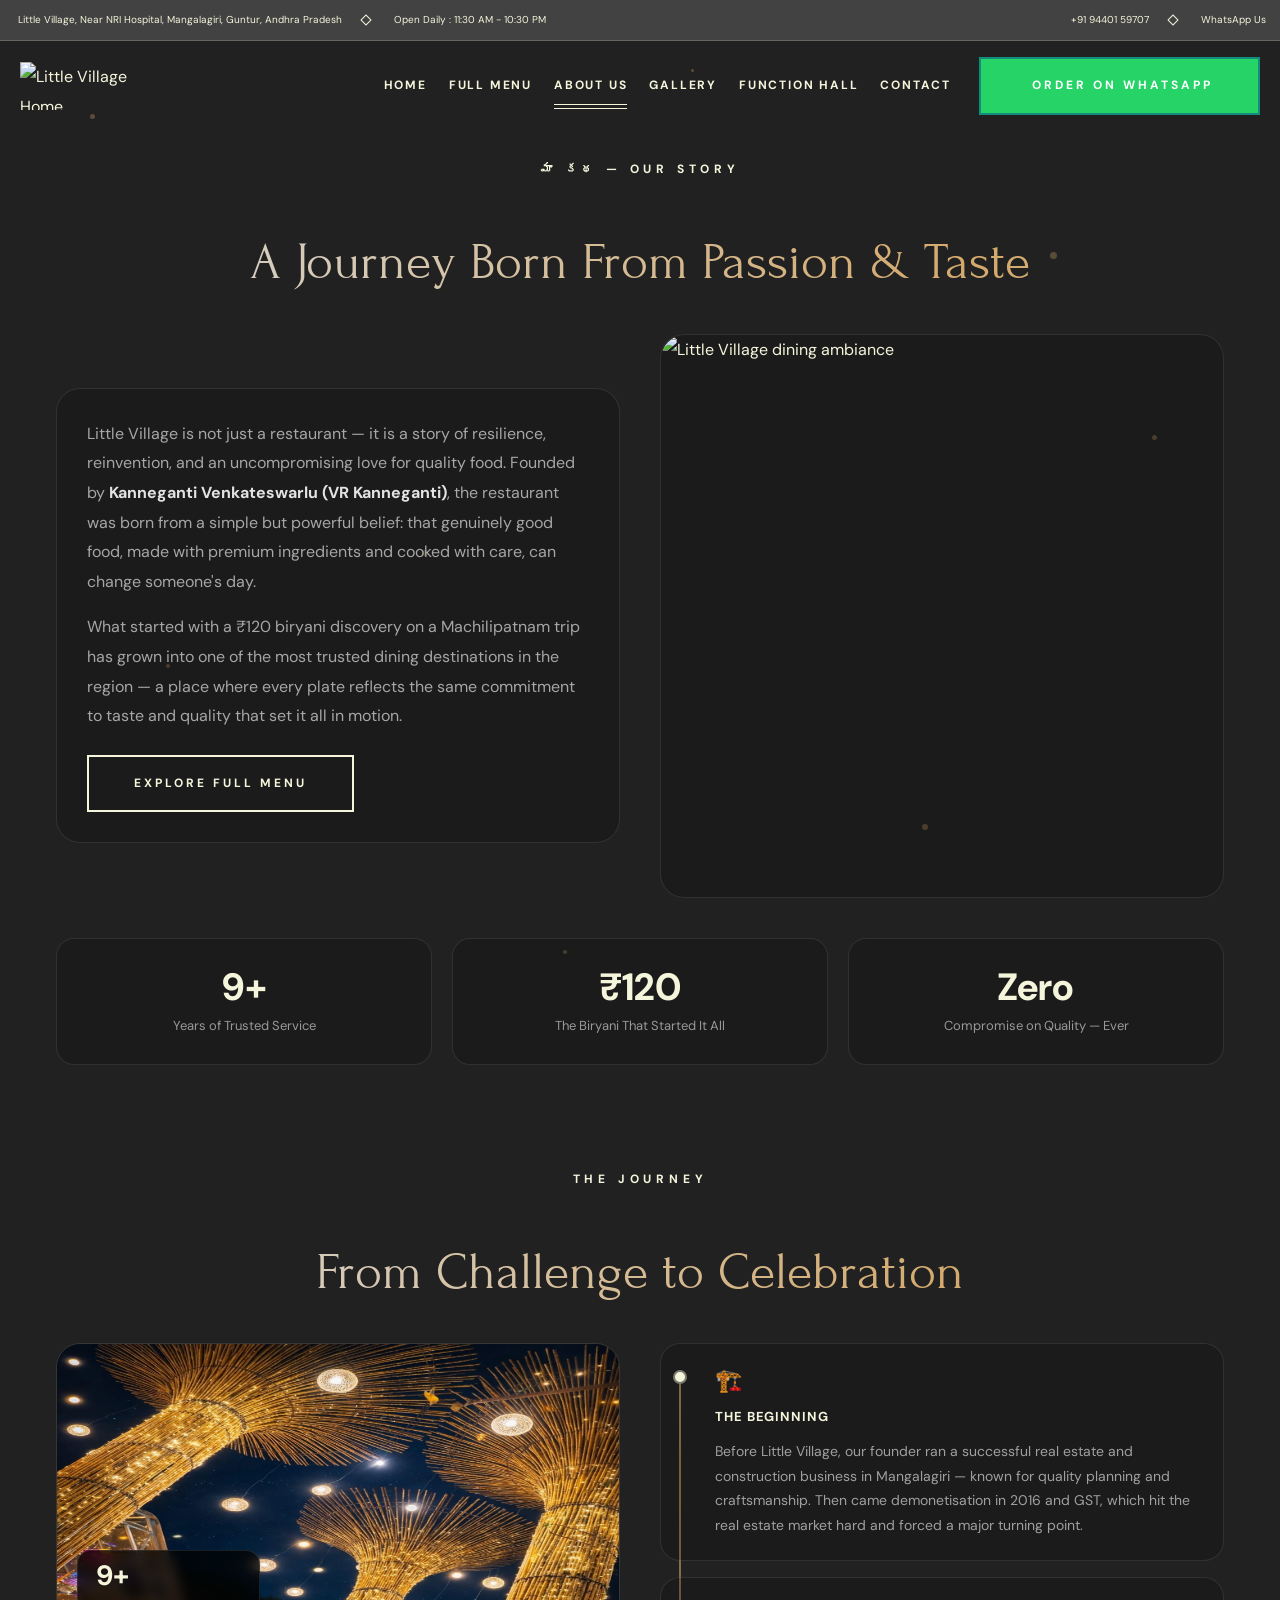
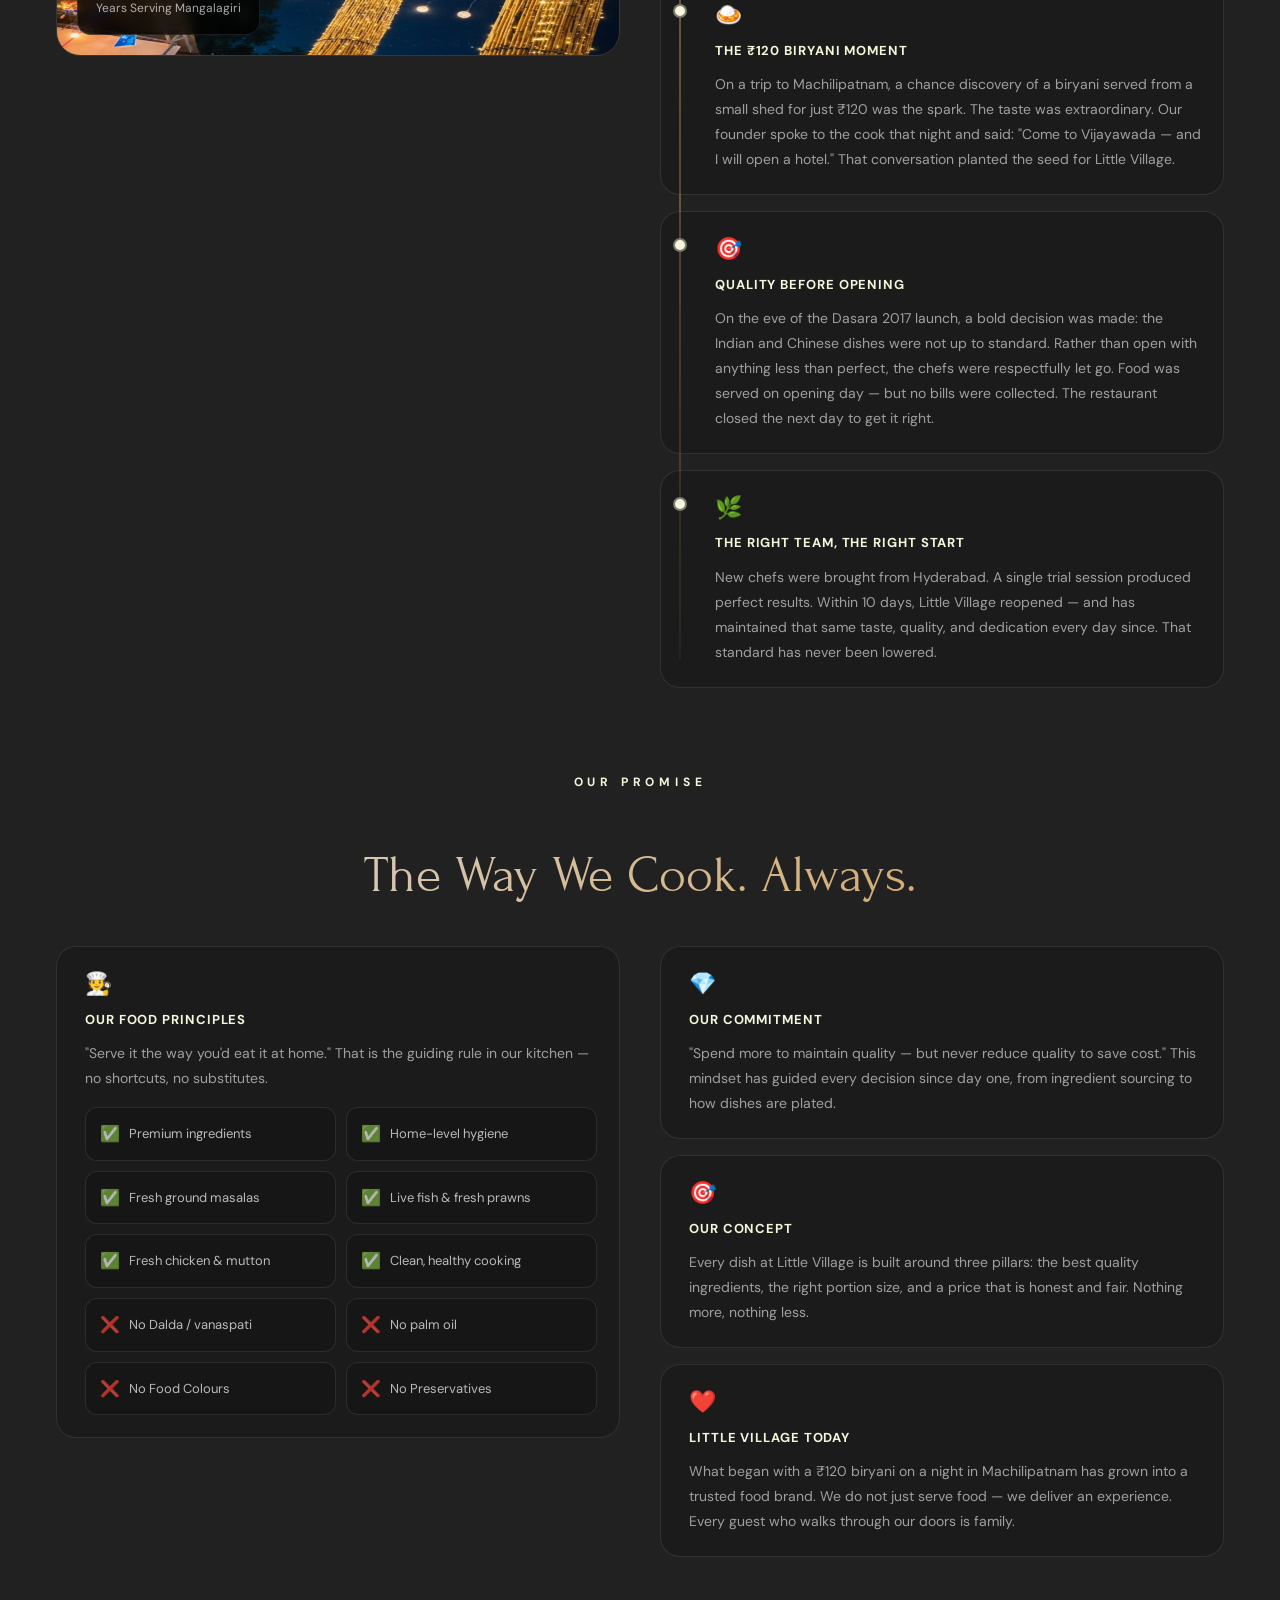
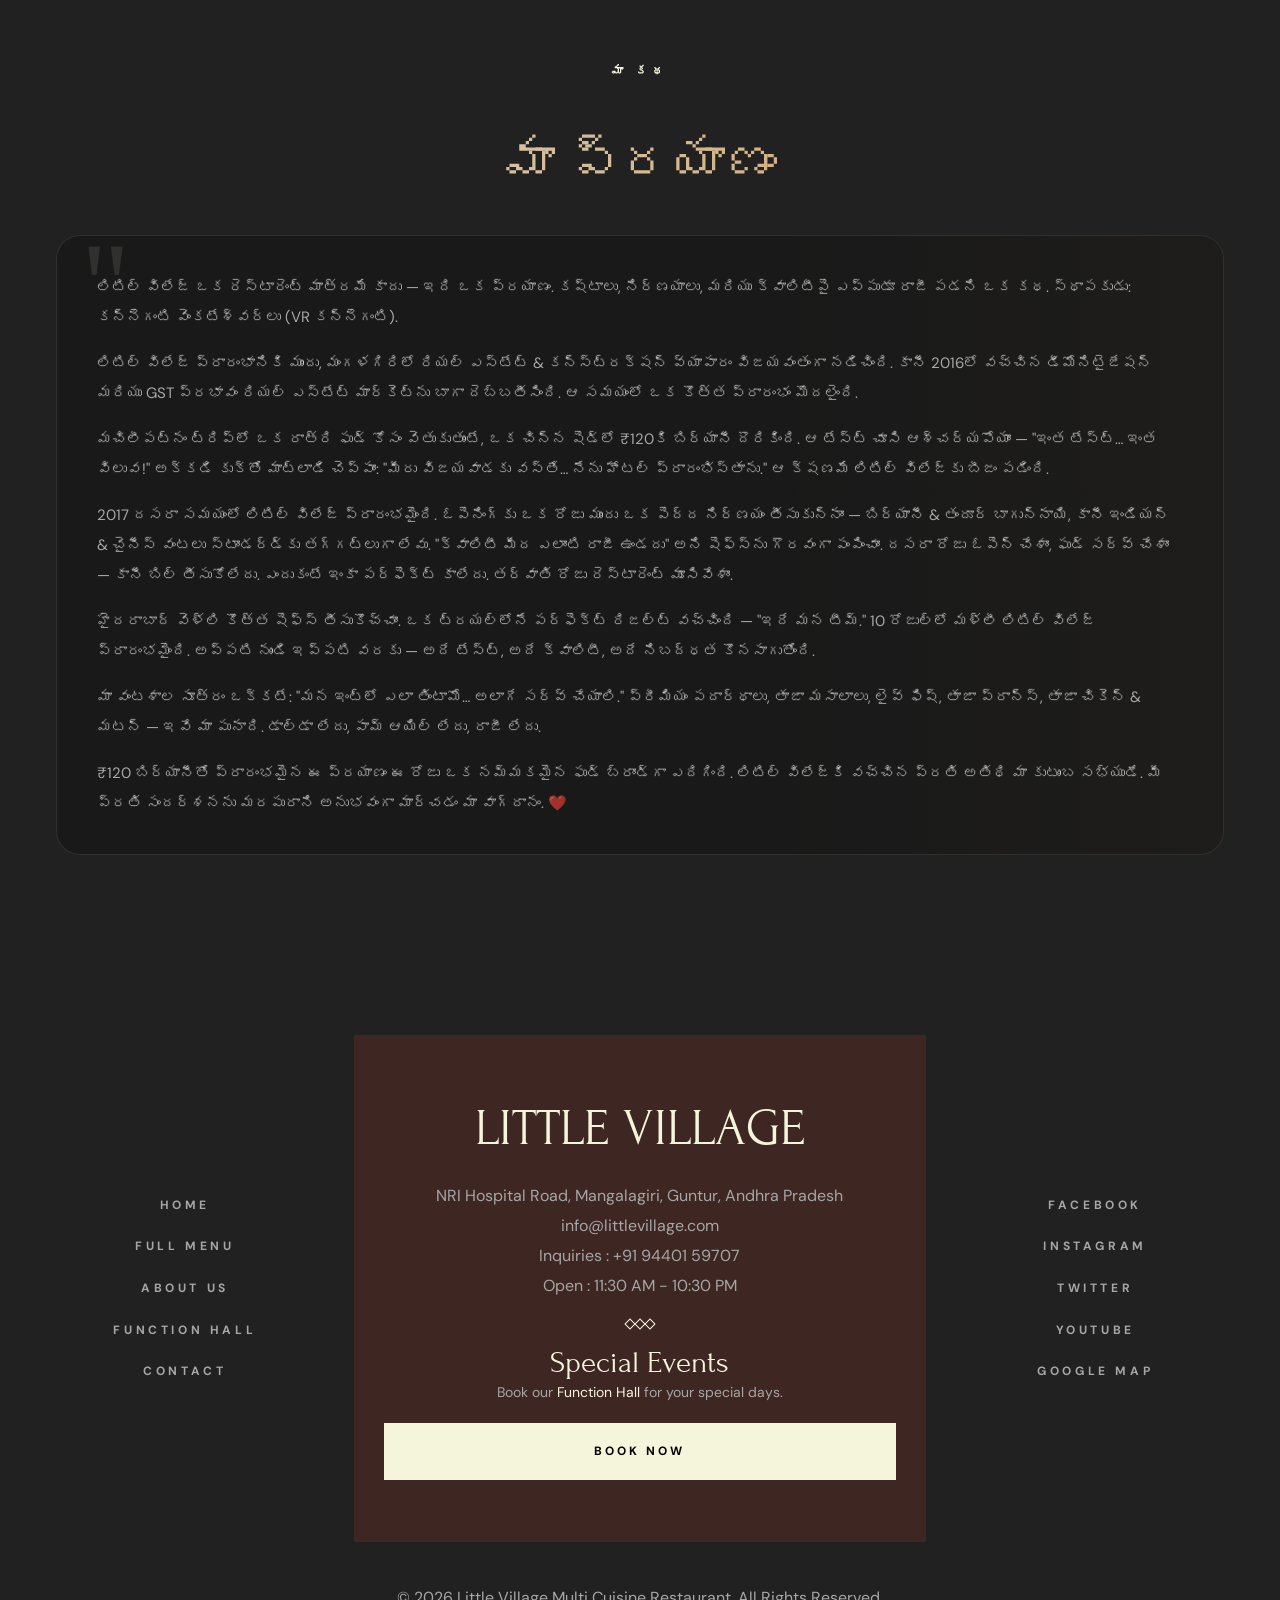
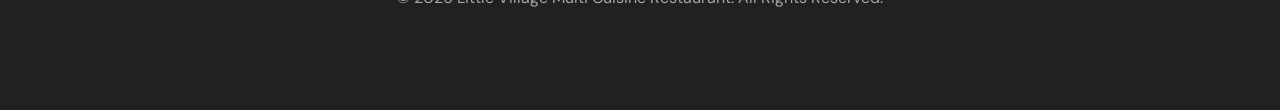
==== commit fc873bc3: "Update aboutus.html" ====
--- a/aboutus.html
+++ b/aboutus.html
@@ -781,7 +781,7 @@
           <div class="page-card page-copy"
                data-aos="fade-right" data-aos-delay="160" data-aos-duration="750">
             <p>
-              Little Village is not just a restaurant — it is a story of resilience, reinvention, and an uncompromising love for quality food. Founded by <strong style="color:rgba(255,255,255,0.88);">Kanneganti Venkateswarlу (VR Kanneganti)</strong>, the restaurant was born from a simple but powerful belief: that genuinely good food, made with premium ingredients and cooked with care, can change someone's day.
+              Little Village is not just a restaurant — it is a story of resilience, reinvention, and an uncompromising love for quality food. Founded by <strong style="color:rgba(255,255,255,0.88);">Kanneganti Venkateswarlu (VR Kanneganti)</strong>, the restaurant was born from a simple but powerful belief: that genuinely good food, made with premium ingredients and cooked with care, can change someone's day.
             </p>
             <p>
               What started with a ₹120 biryani discovery on a Machilipatnam trip has grown into one of the most trusted dining destinations in the region — a place where every plate reflects the same commitment to taste and quality that set it all in motion.
@@ -918,6 +918,8 @@
                 <div class="principle-pill"><span class="pill-icon">✅</span> Clean, healthy cooking</div>
                 <div class="principle-pill"><span class="pill-icon">❌</span> No Dalda / vanaspati</div>
                 <div class="principle-pill"><span class="pill-icon">❌</span> No palm oil</div>
+                 <div class="principle-pill"><span class="pill-icon">❌</span> No Food Colours</div>
+                 <div class="principle-pill"><span class="pill-icon">❌</span> No Preservatives</div>
               </div>
             </div>
 
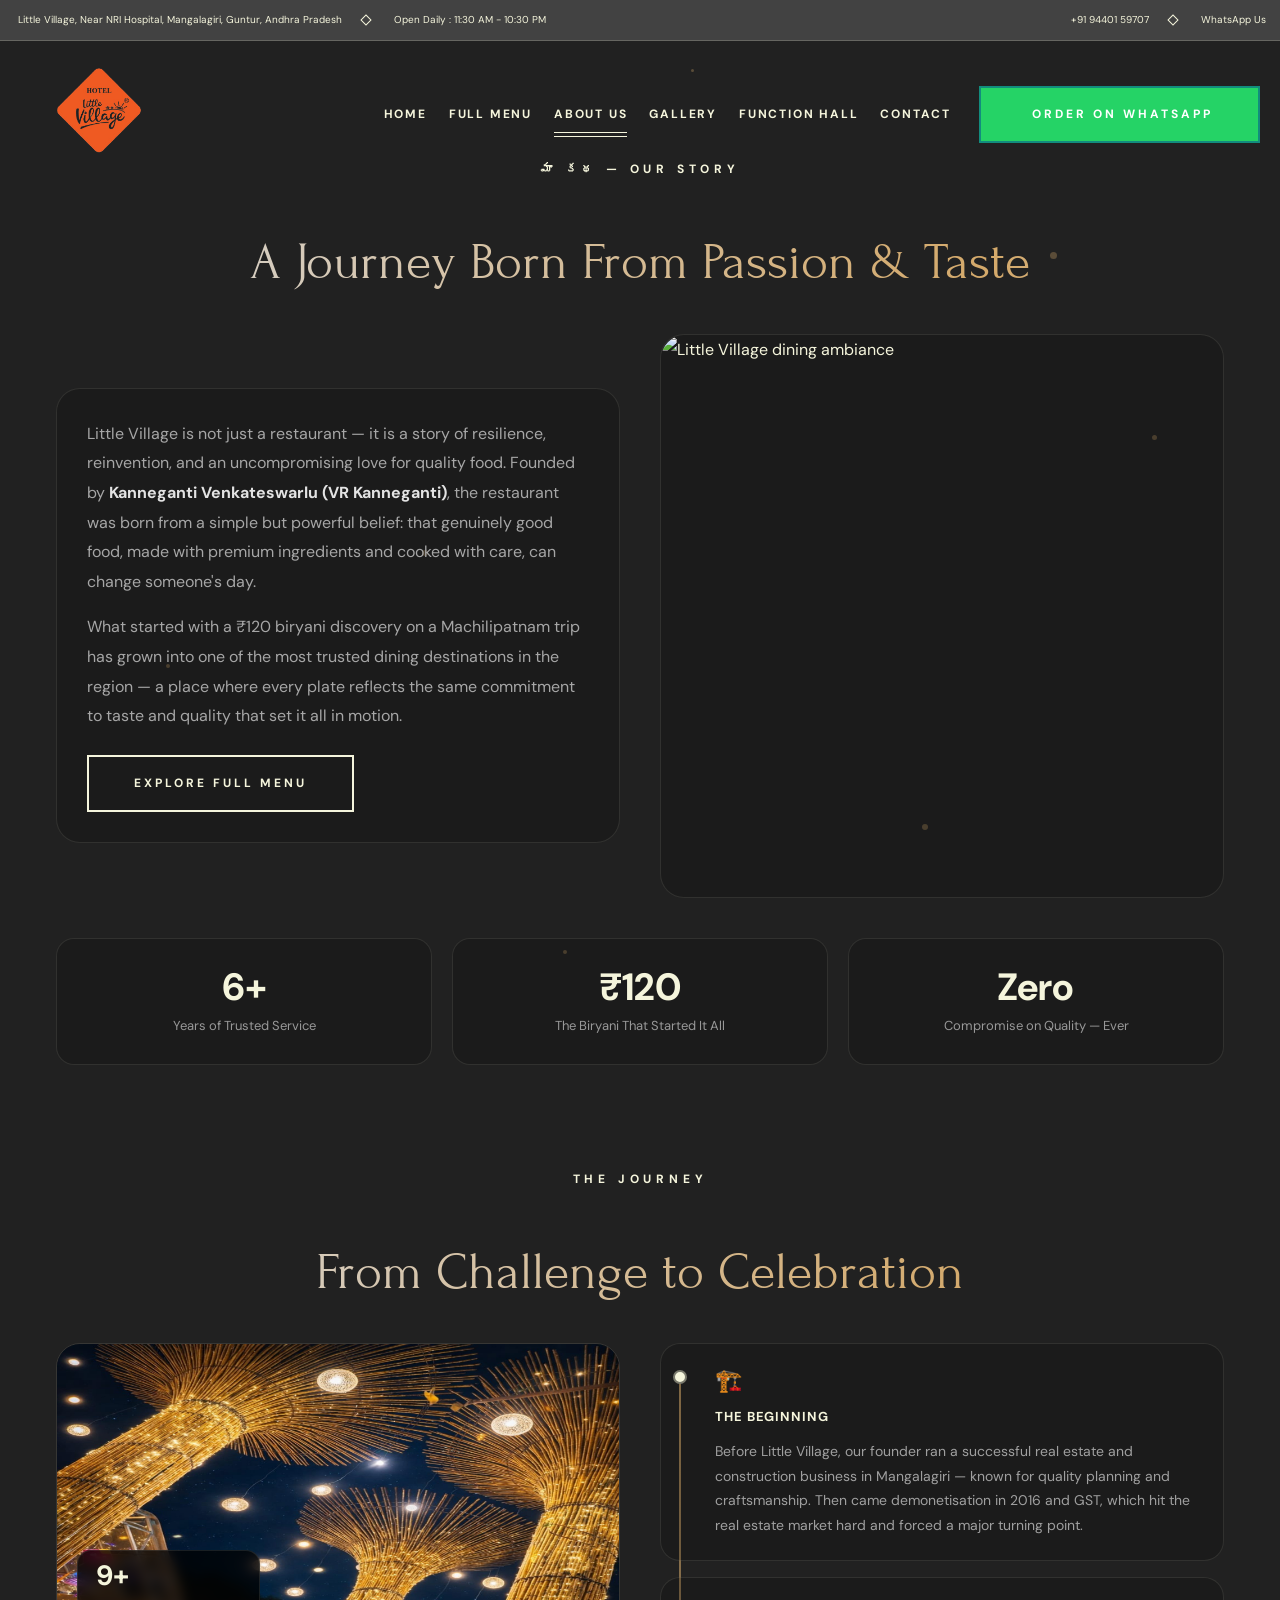
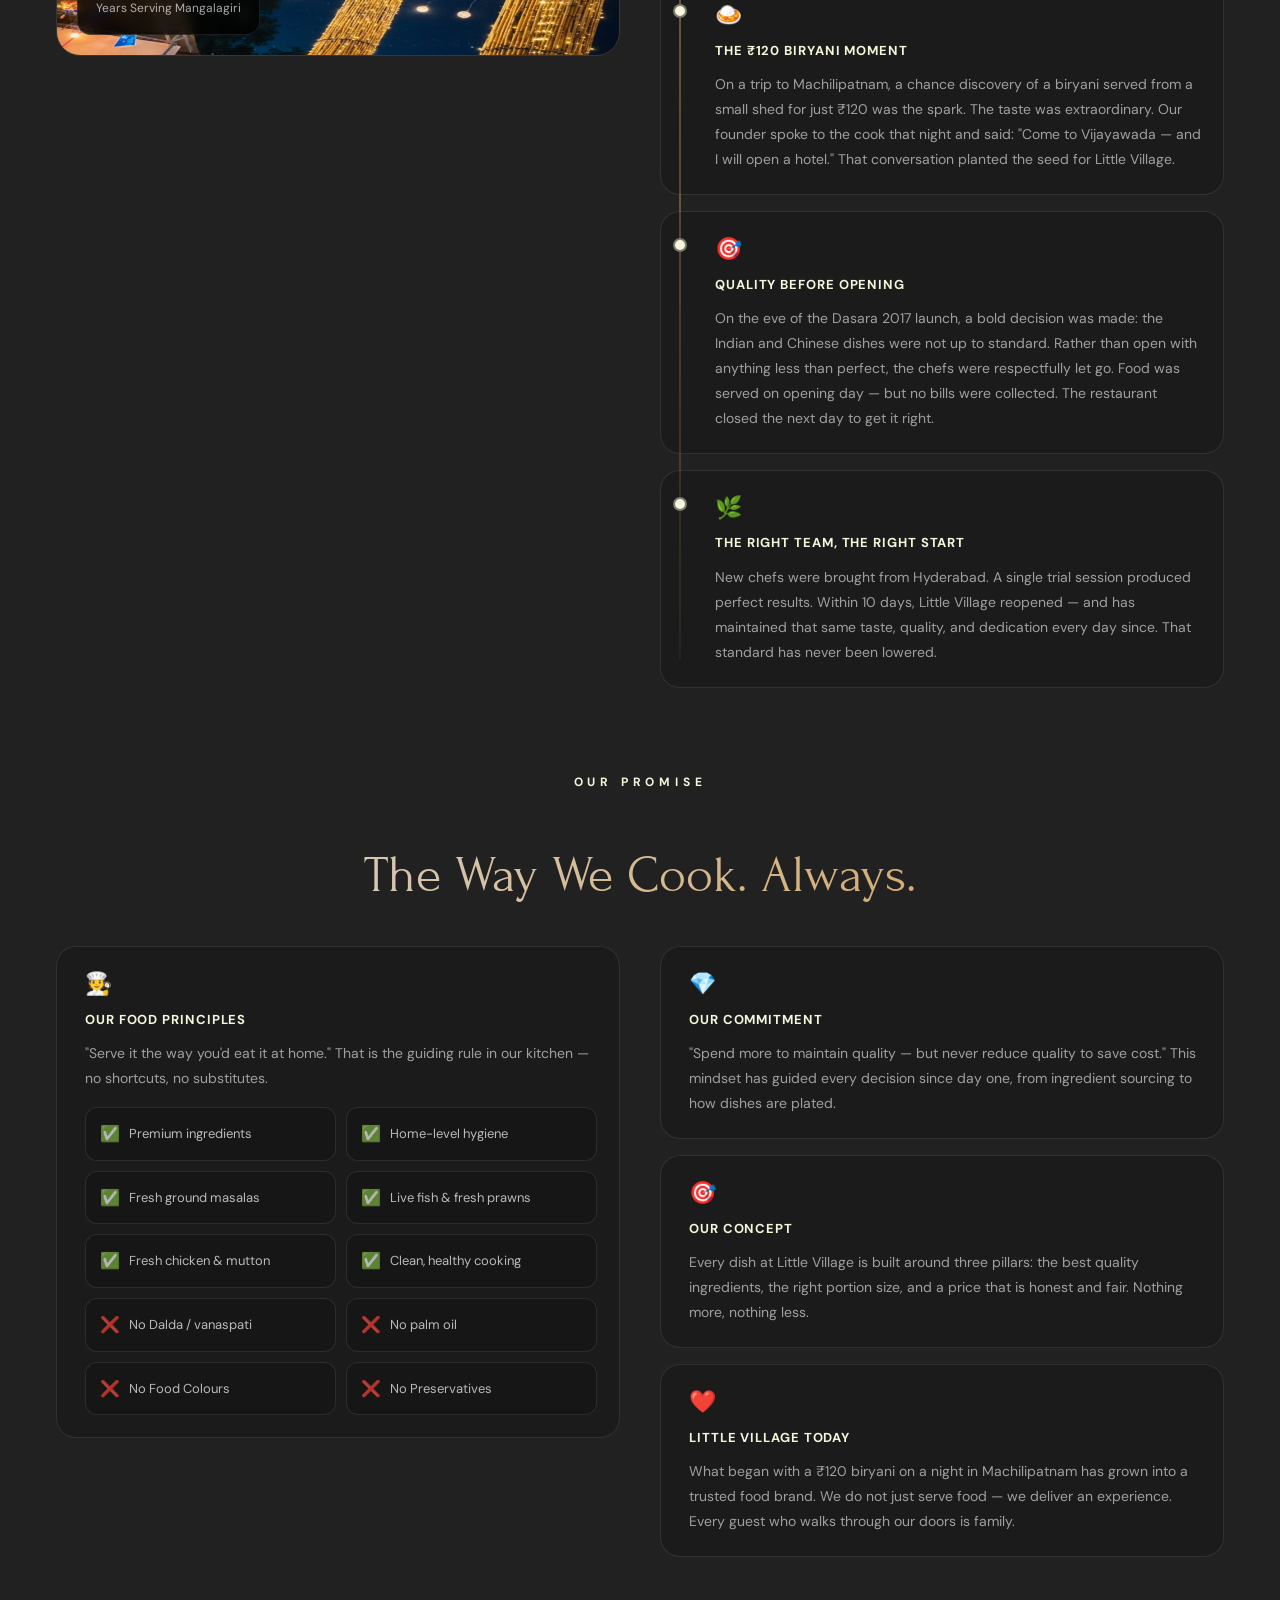
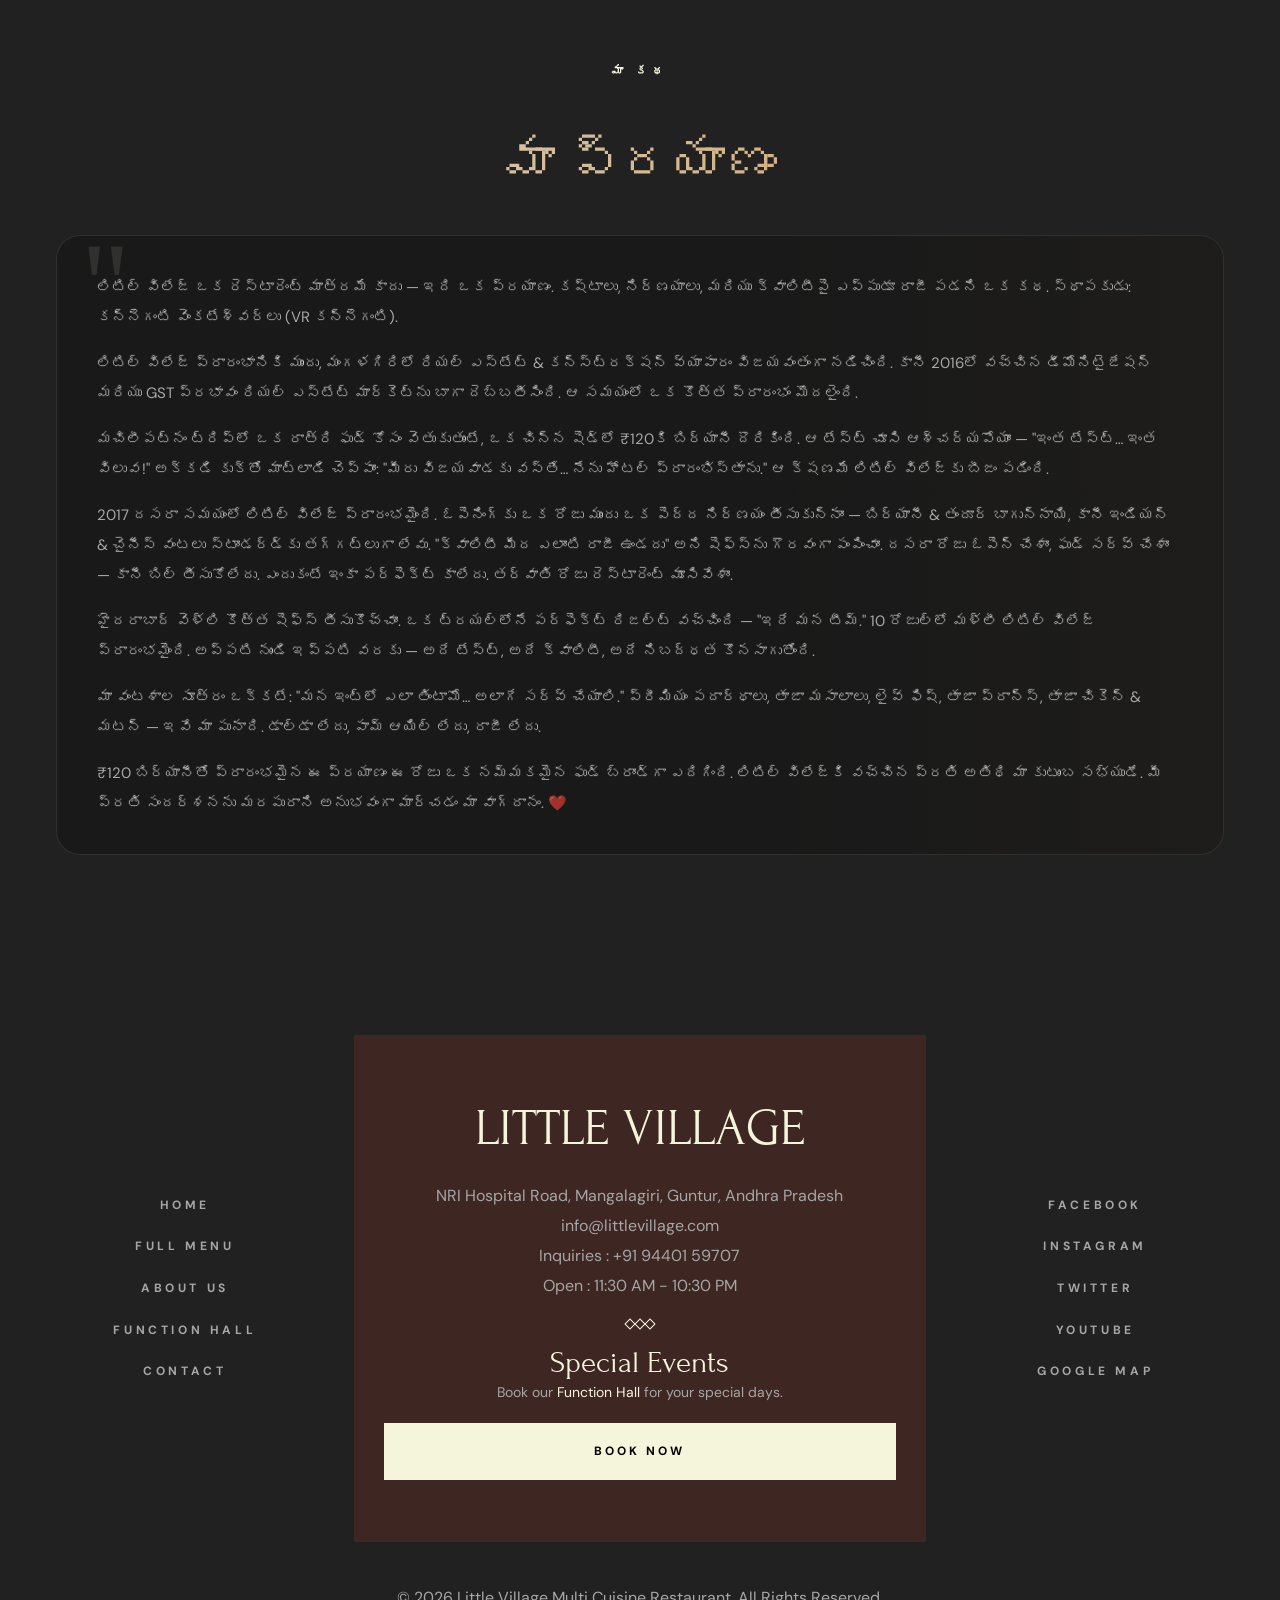
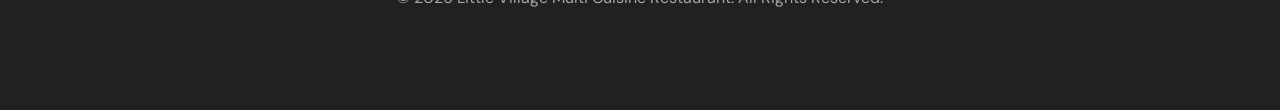
==== commit 8dd03e09: "Update logo image source in aboutus.html" ====
--- a/aboutus.html
+++ b/aboutus.html
@@ -677,7 +677,7 @@
     <div class="container">
 
       <a href="index.html" class="logo">
-        <img src="./assets/images/lvlogo.png" width="160" height="50" alt="Little Village Home">
+        <img src="./assets/images/Little Village/littlelogo.png" width="160" height="50" alt="Little Village Home">
       </a>
 
       <nav class="navbar" data-navbar>
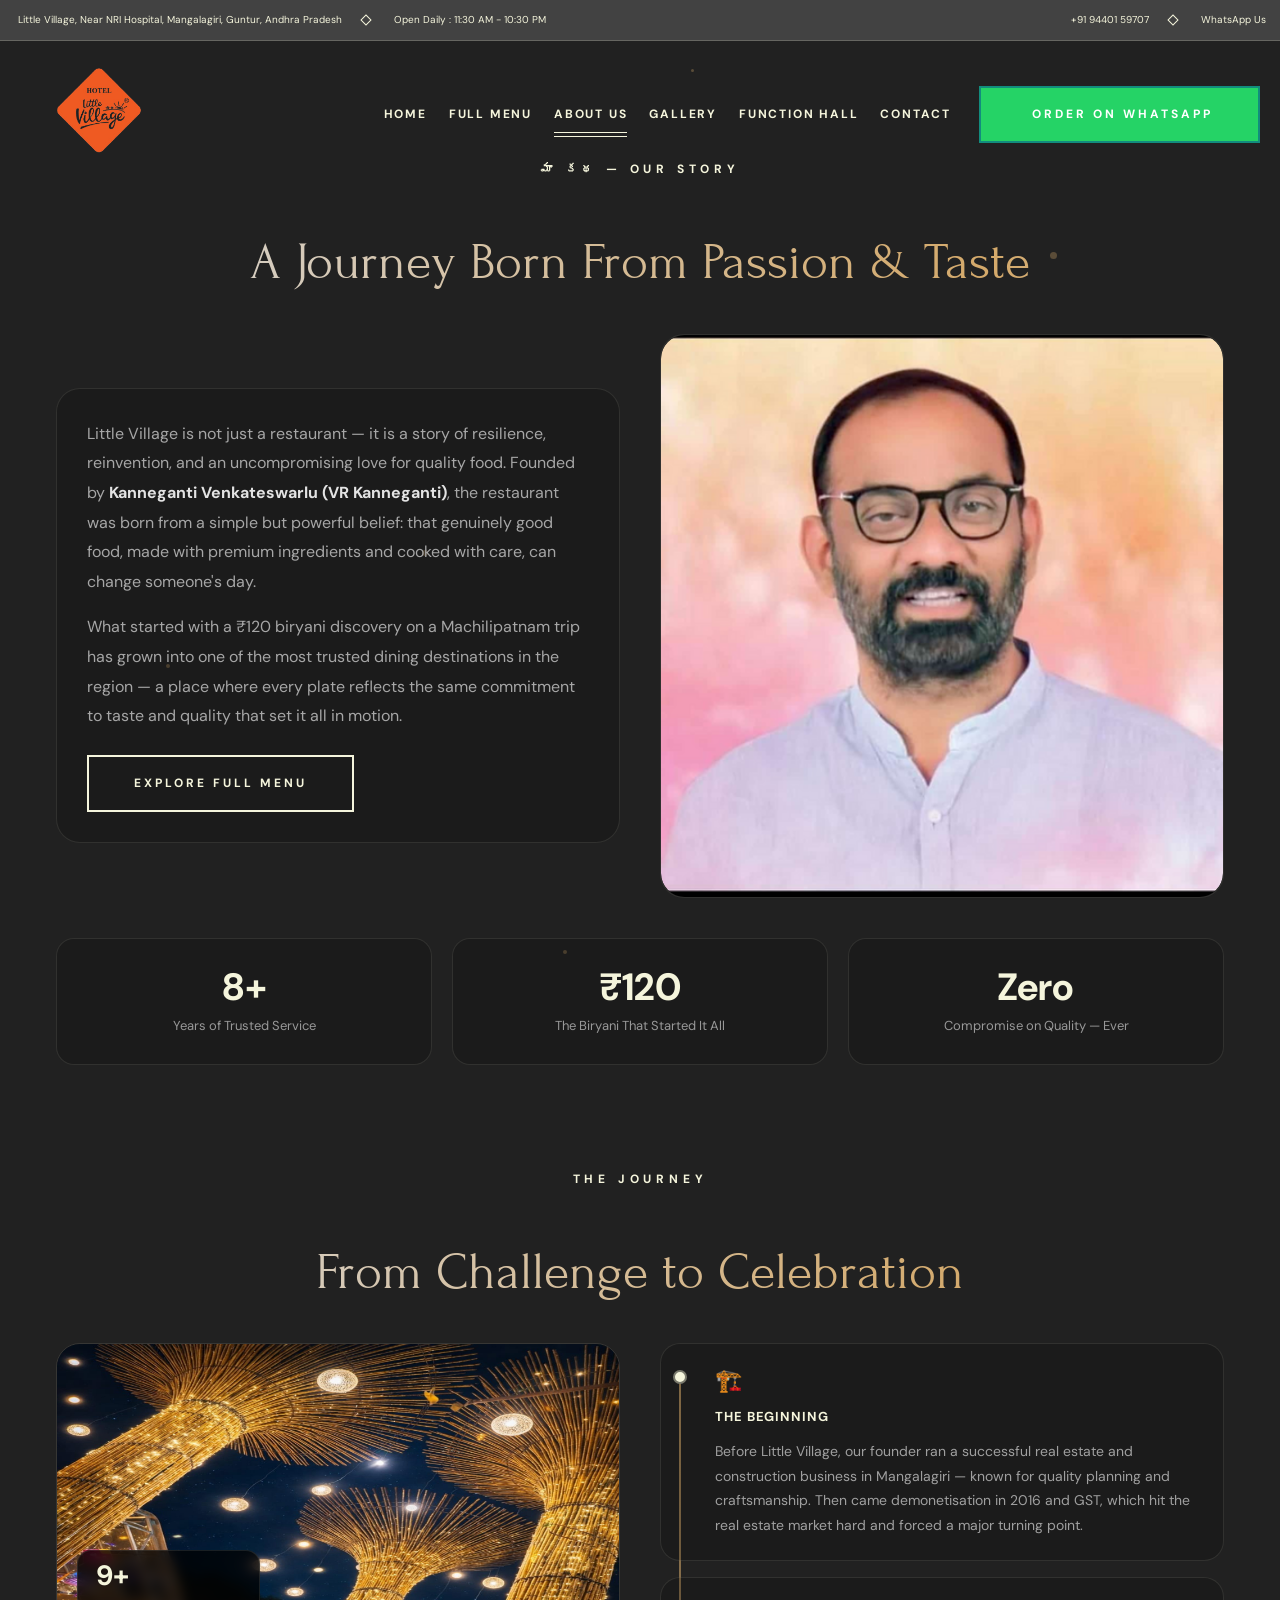
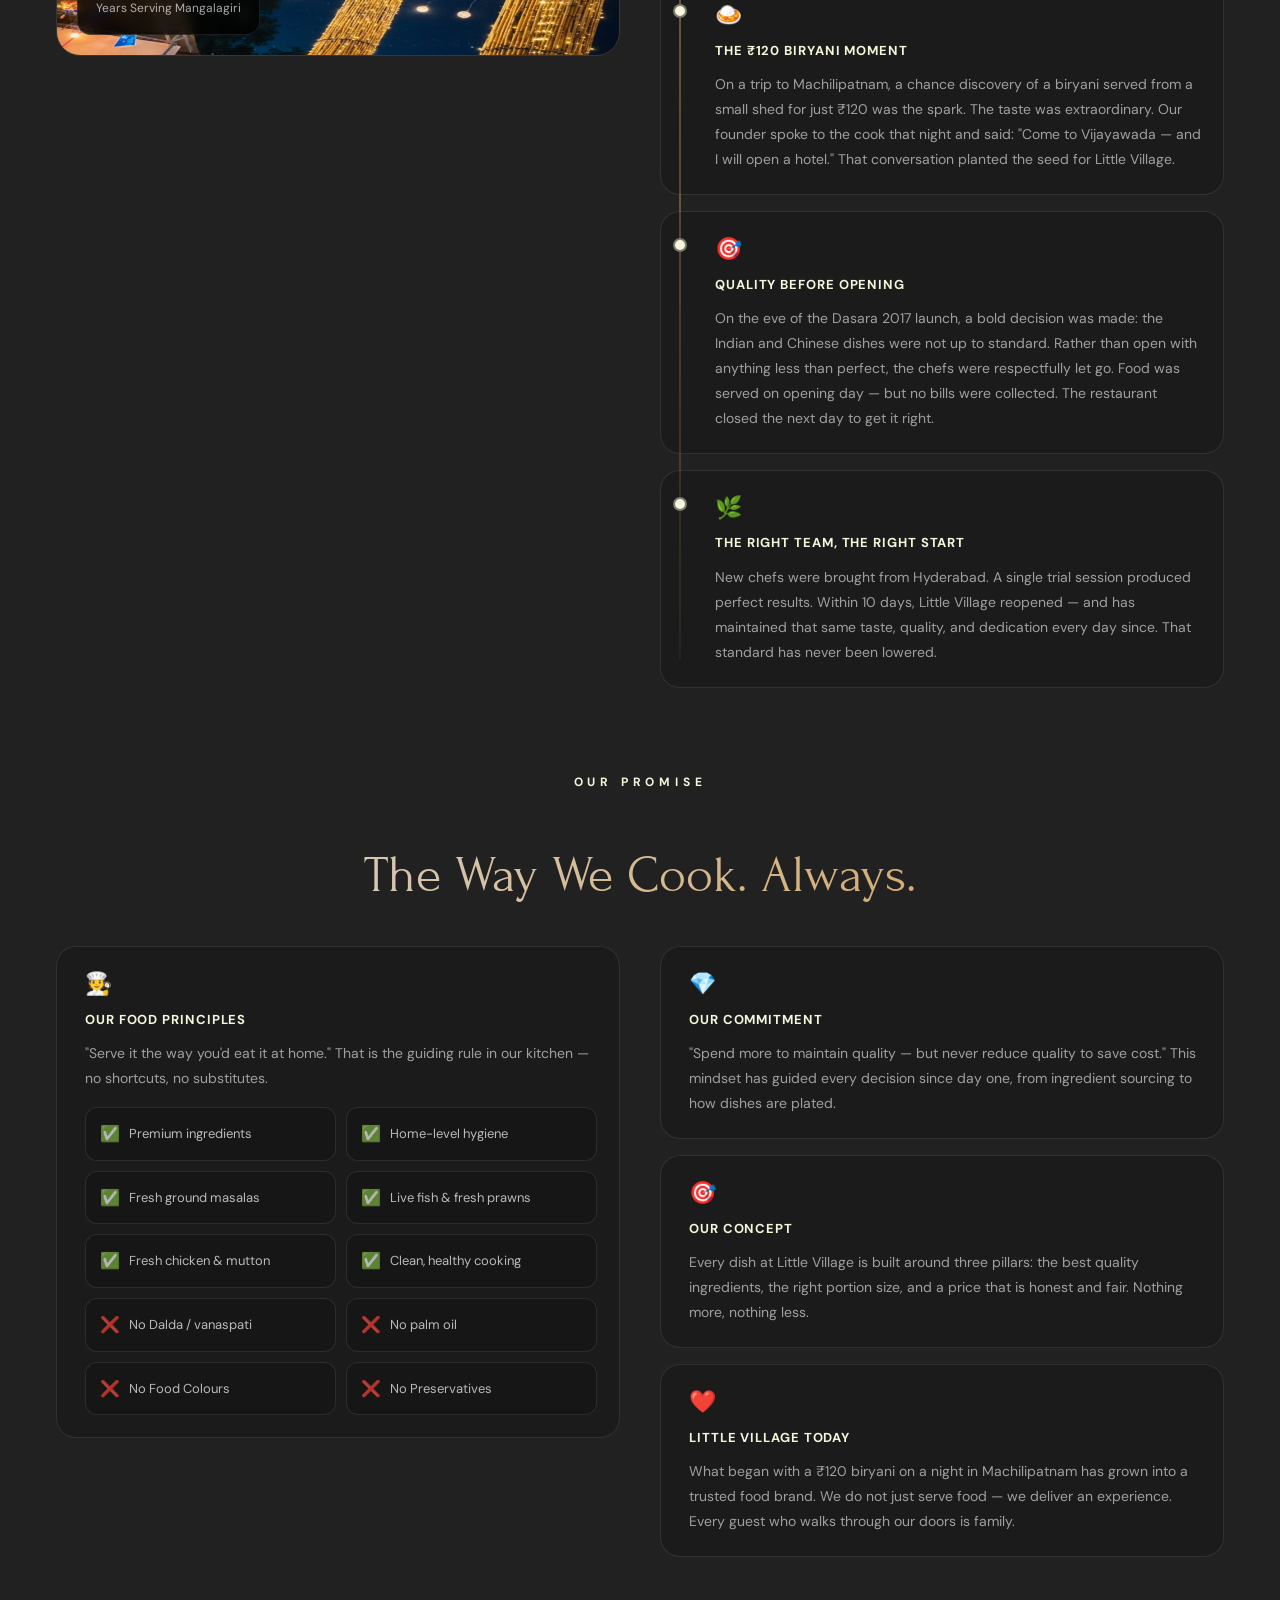
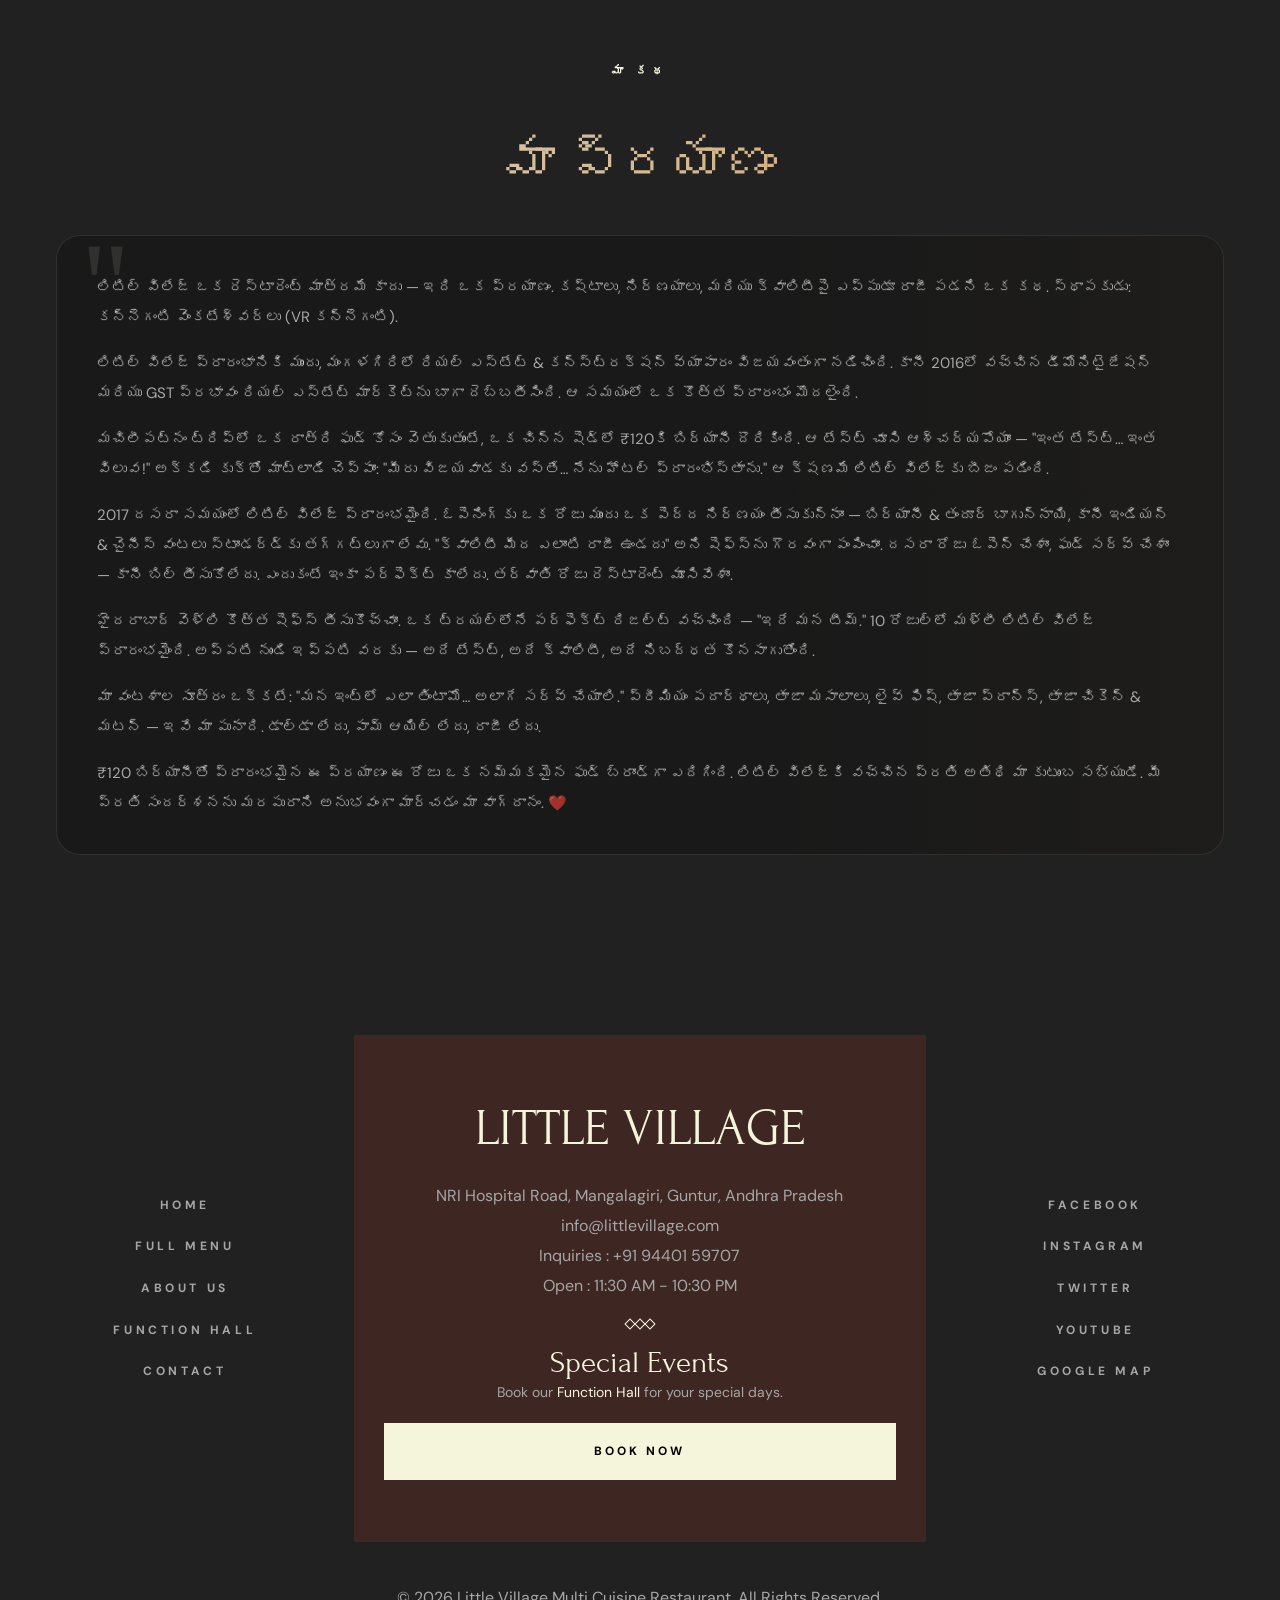
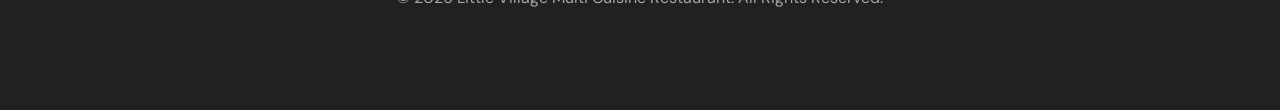
==== commit 2edaab0b: "Update aboutus.html" ====
--- a/aboutus.html
+++ b/aboutus.html
@@ -794,7 +794,7 @@
 
           <figure class="page-card"
                   data-aos="fade-left" data-aos-delay="220" data-aos-duration="750">
-            <img src="./assets/images/about-banner.jpg" width="570" height="570"
+            <img src="./assets/images/Little Village/ownerimage.png" width="570" height="570"
                  loading="lazy" alt="Little Village dining ambiance" class="w-100">
           </figure>
 
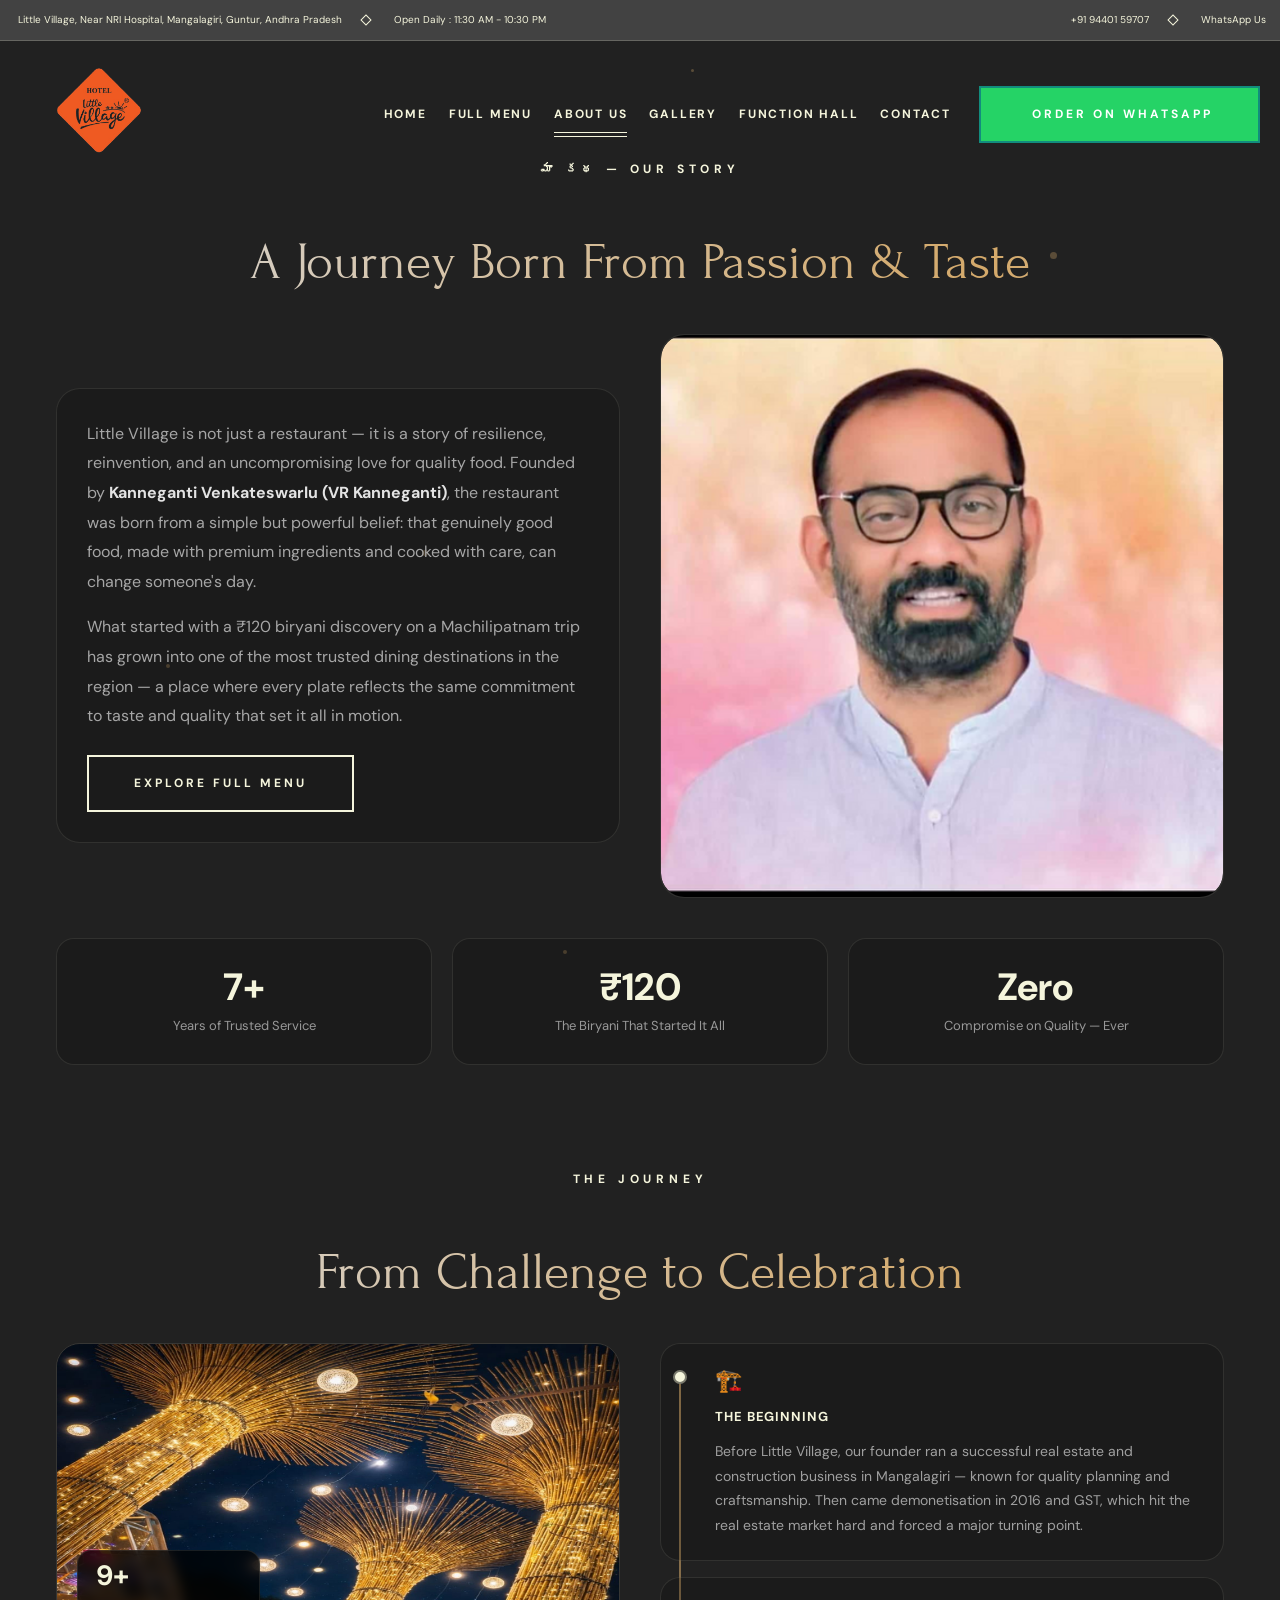
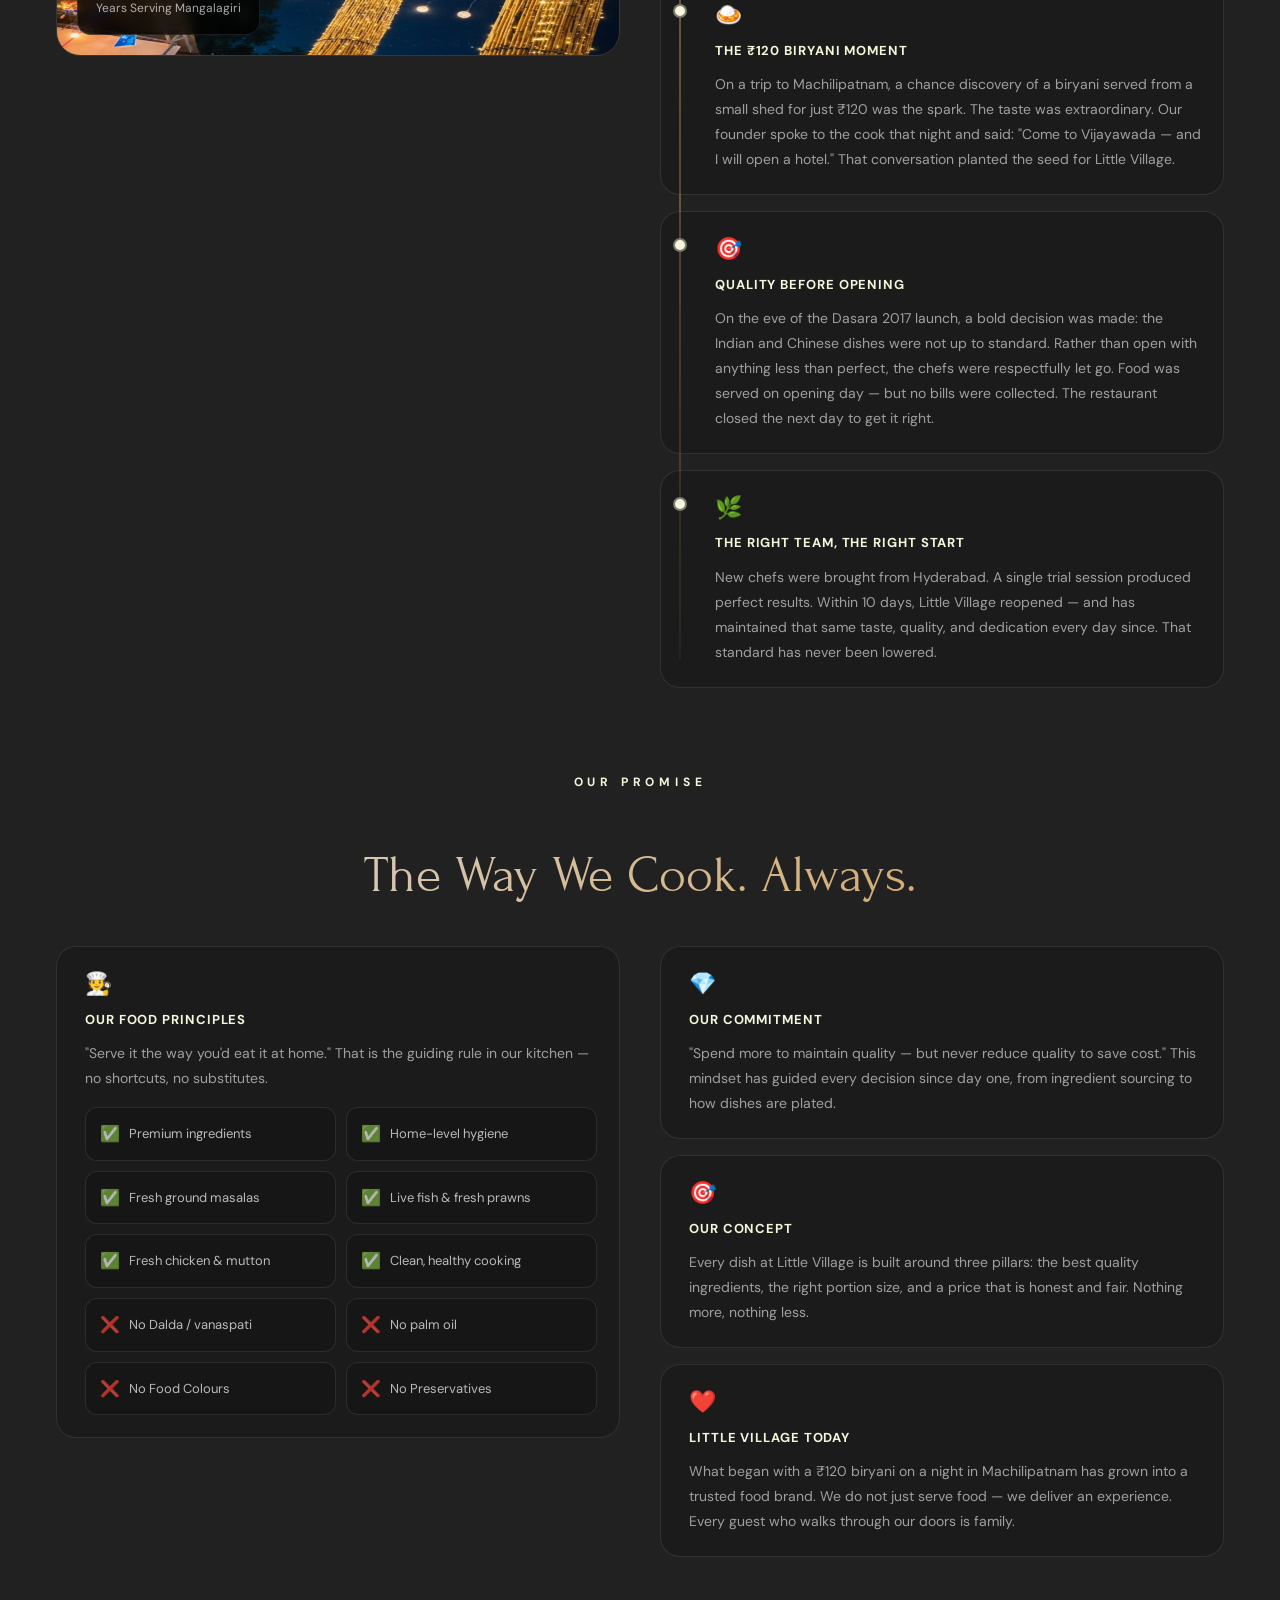
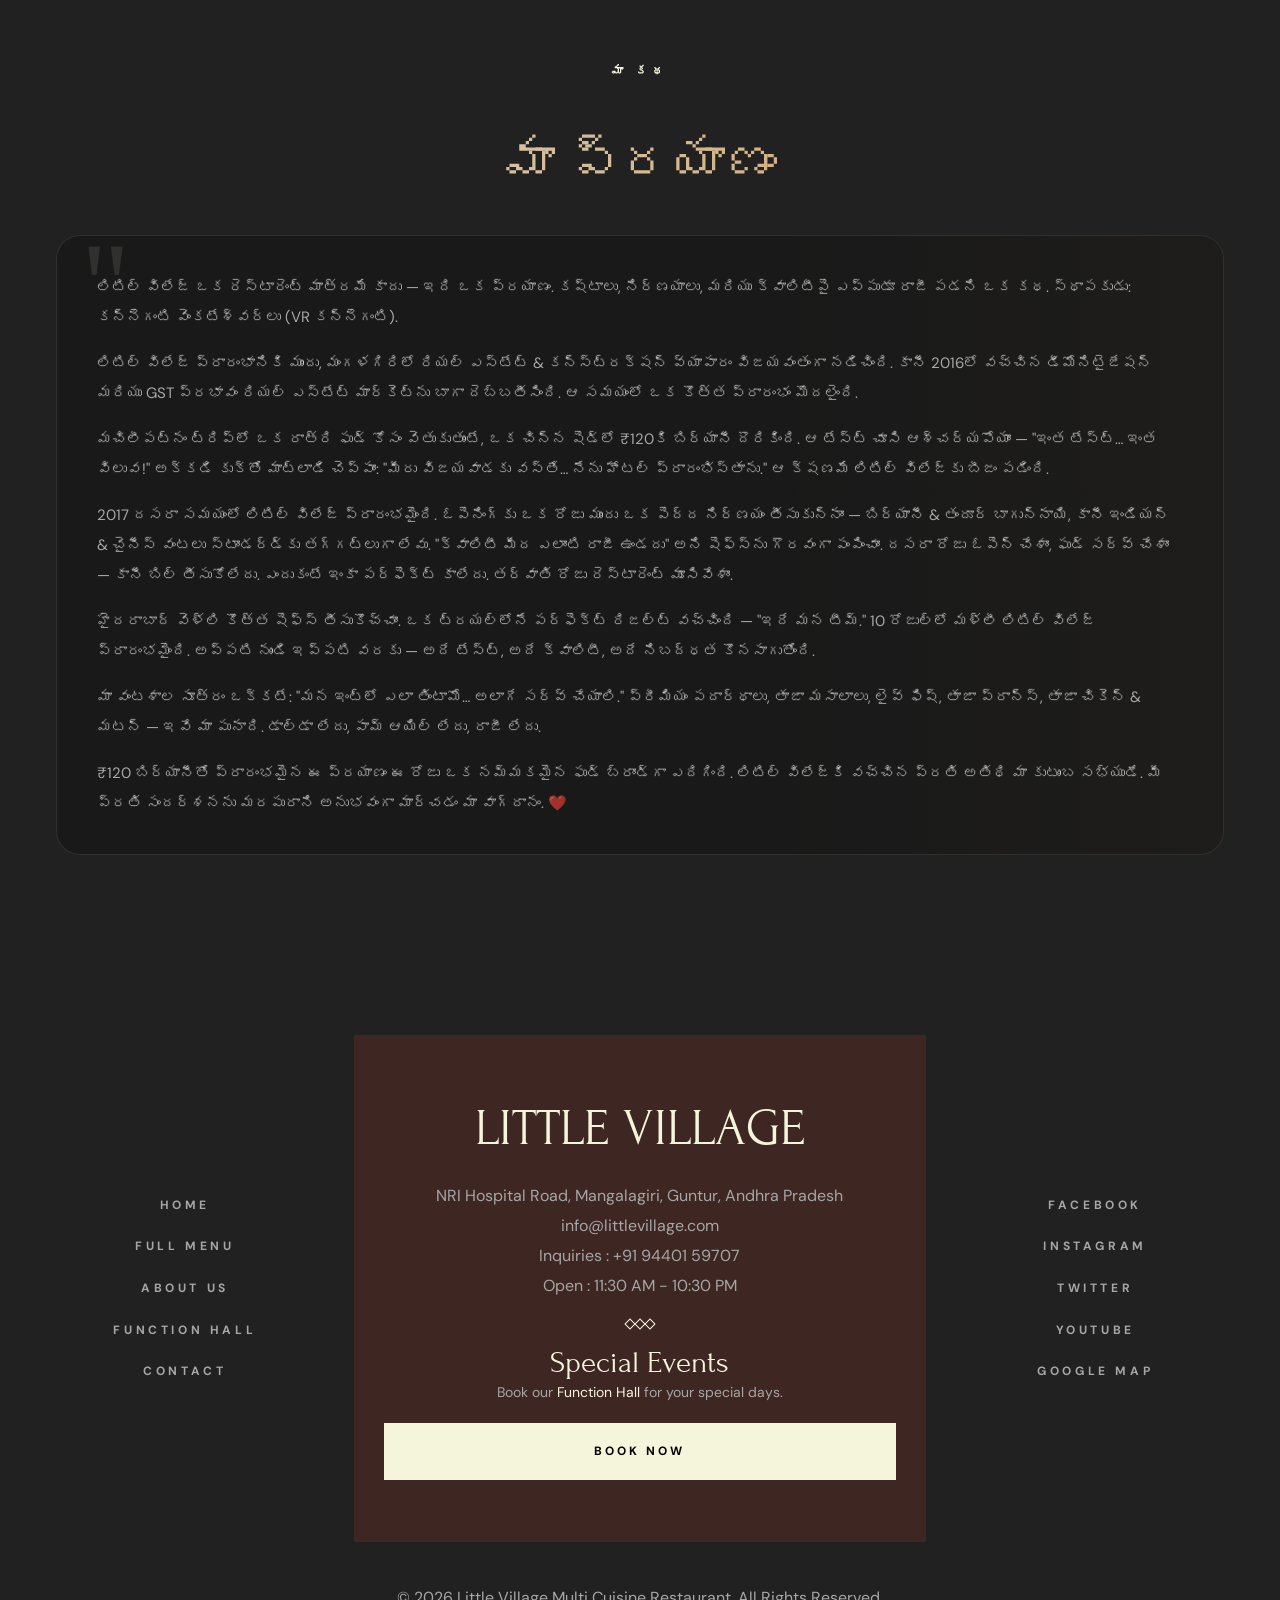
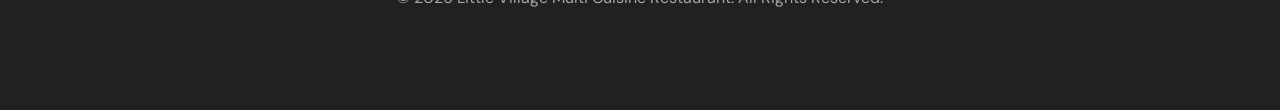
==== commit 4f45e579: "Update Facebook link to direct to a valid URL" ====
--- a/aboutus.html
+++ b/aboutus.html
@@ -1034,7 +1034,7 @@
           <li><a href="contact.html" class="label-2 footer-link hover-underline">Contact</a></li>
         </ul>
         <ul class="footer-list">
-          <li><a href="#" class="label-2 footer-link hover-underline">Facebook</a></li>
+          <li><a href="https://www.facebook.com/share/1HgcQjiayB/" class="label-2 footer-link hover-underline">Facebook</a></li>
           <li><a href="https://www.instagram.com/little_village_official?igsh=MXU1NmF4MW53bXdyYw==" class="label-2 footer-link hover-underline">Instagram</a></li>
           <li><a href="#" class="label-2 footer-link hover-underline">Twitter</a></li>
           <li><a href="#" class="label-2 footer-link hover-underline">Youtube</a></li>
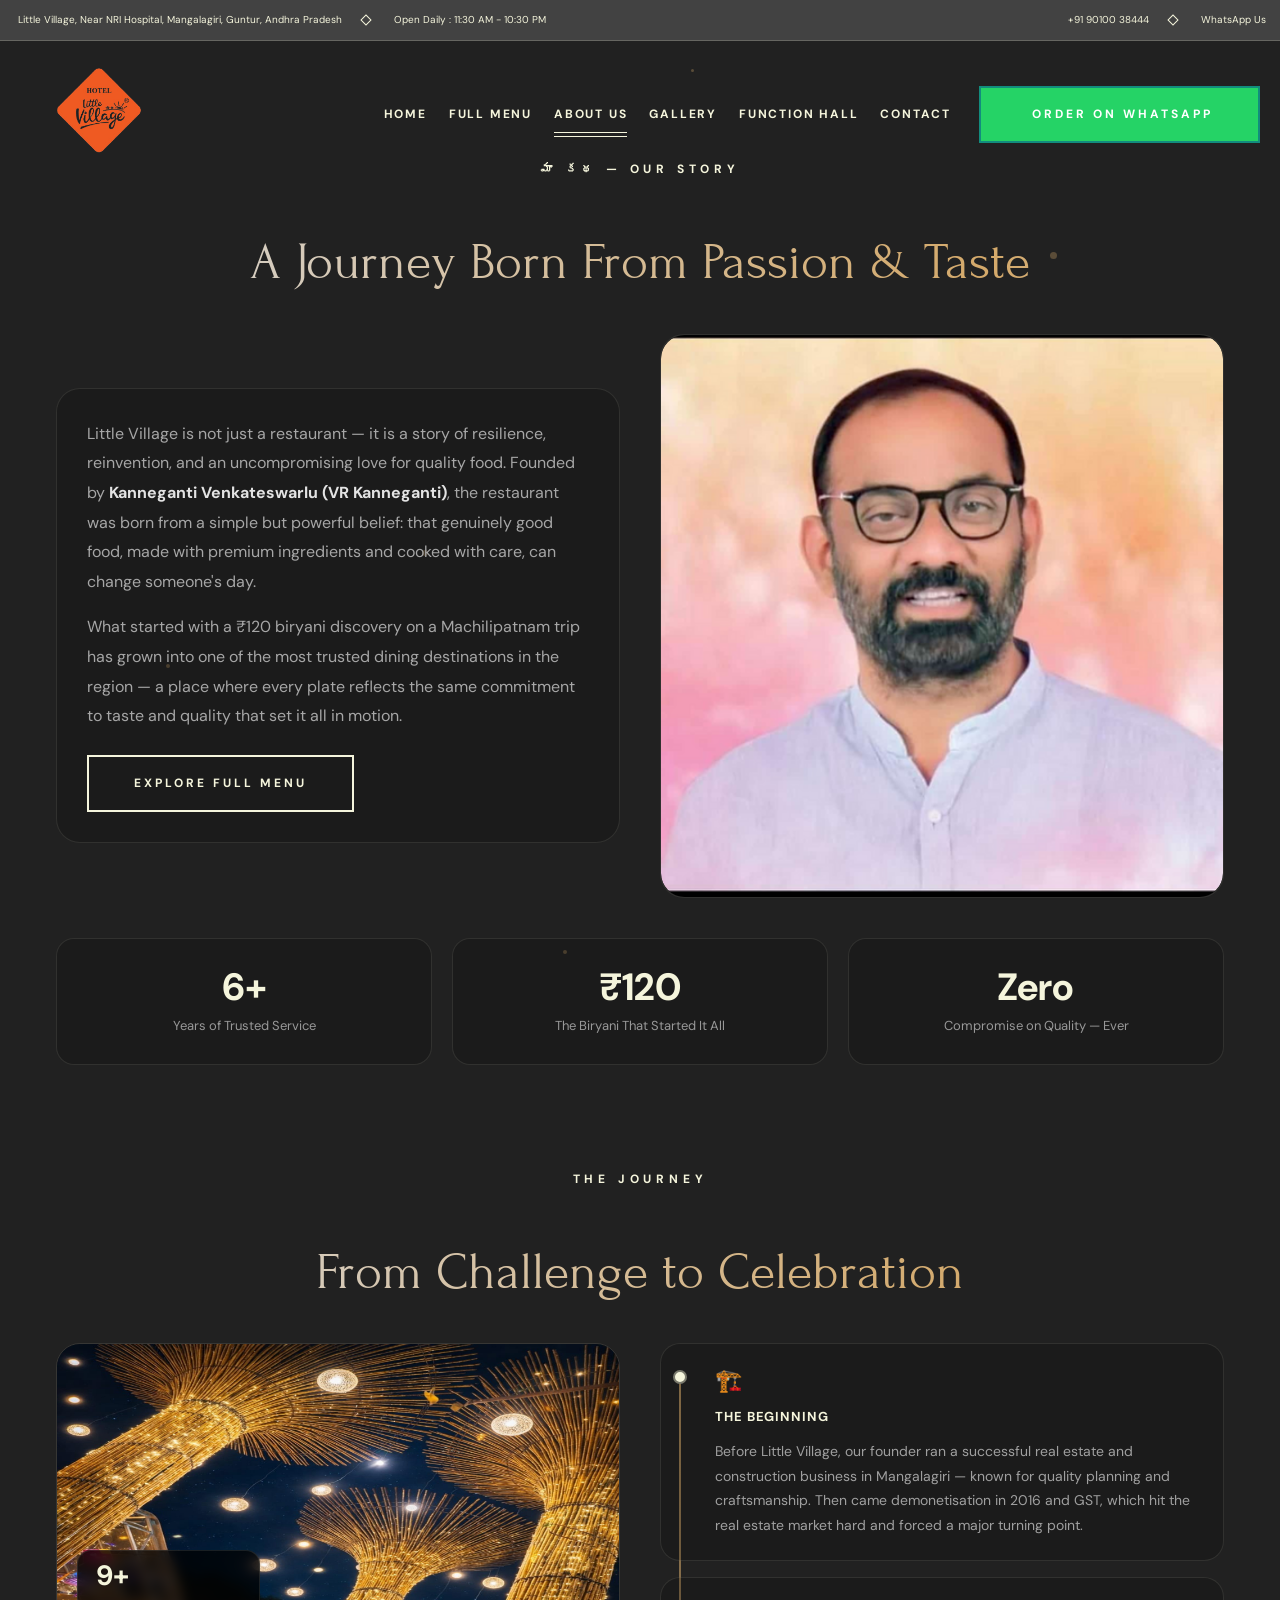
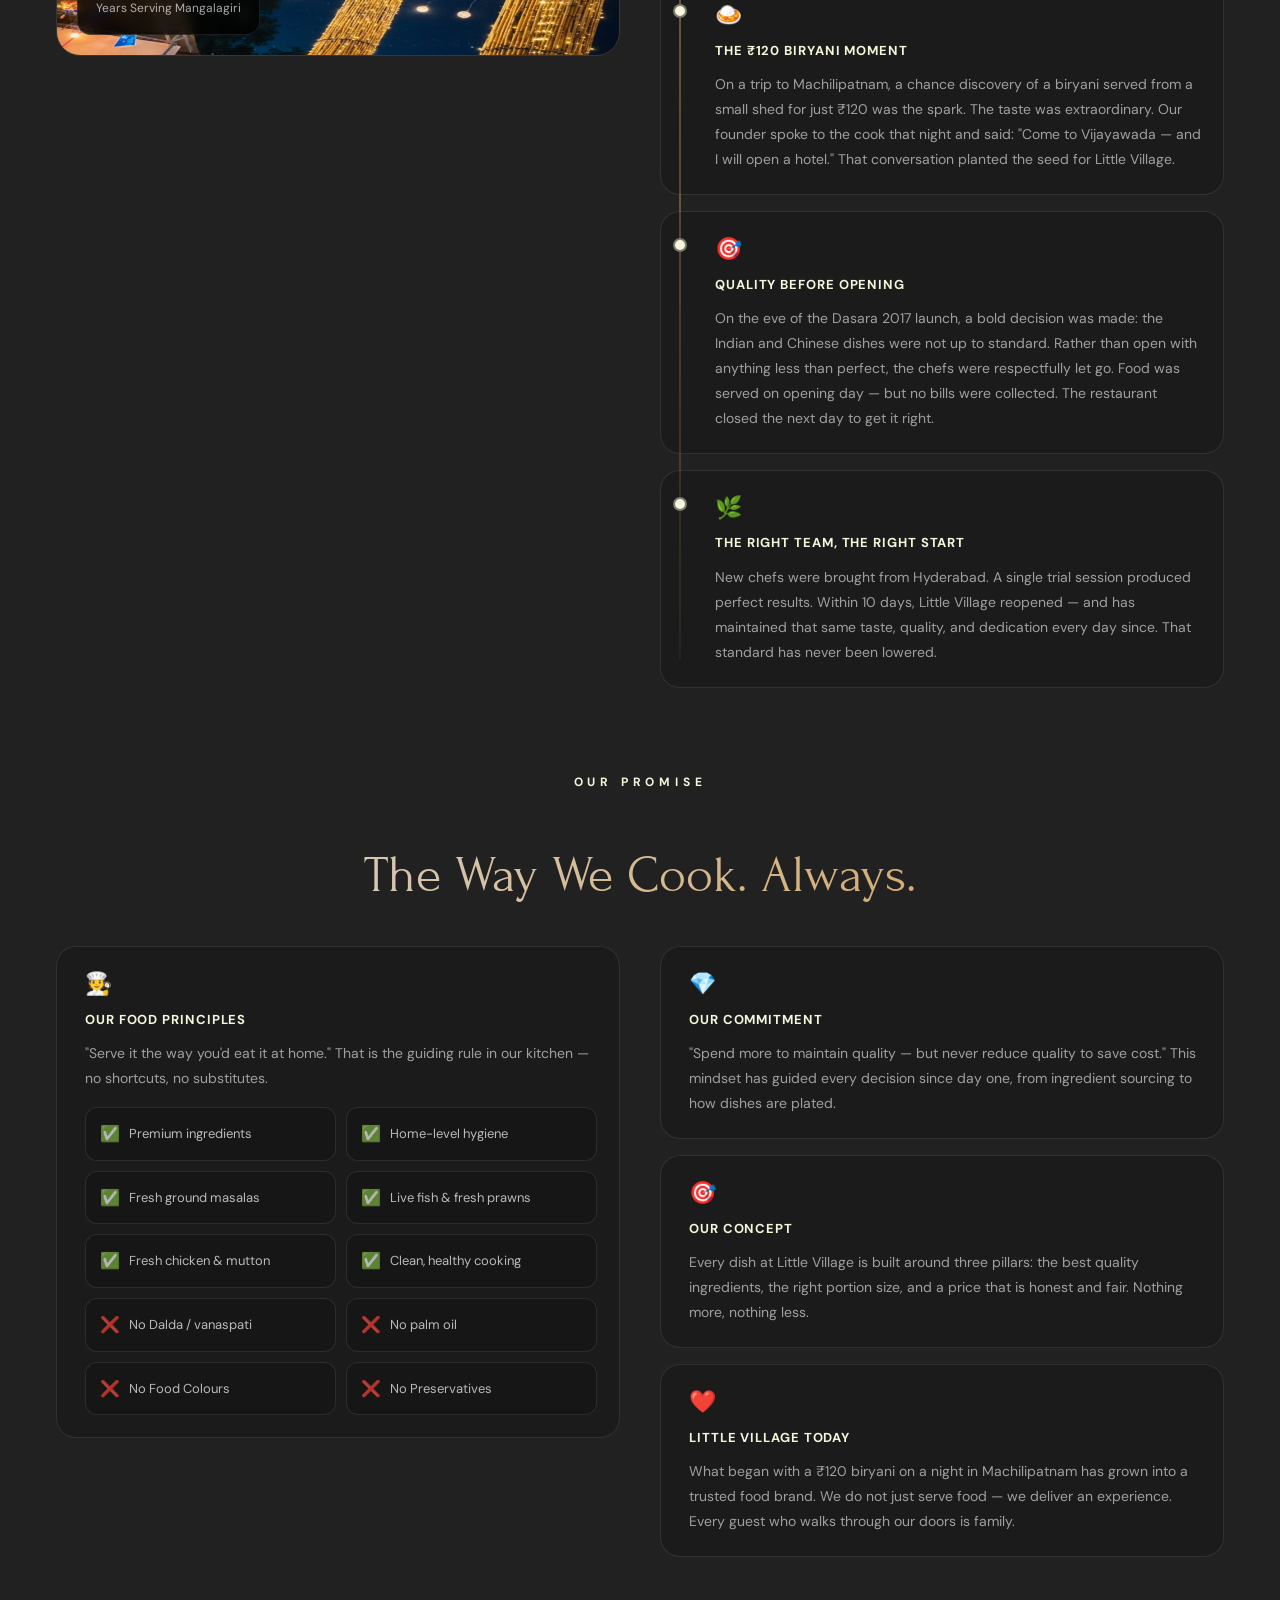
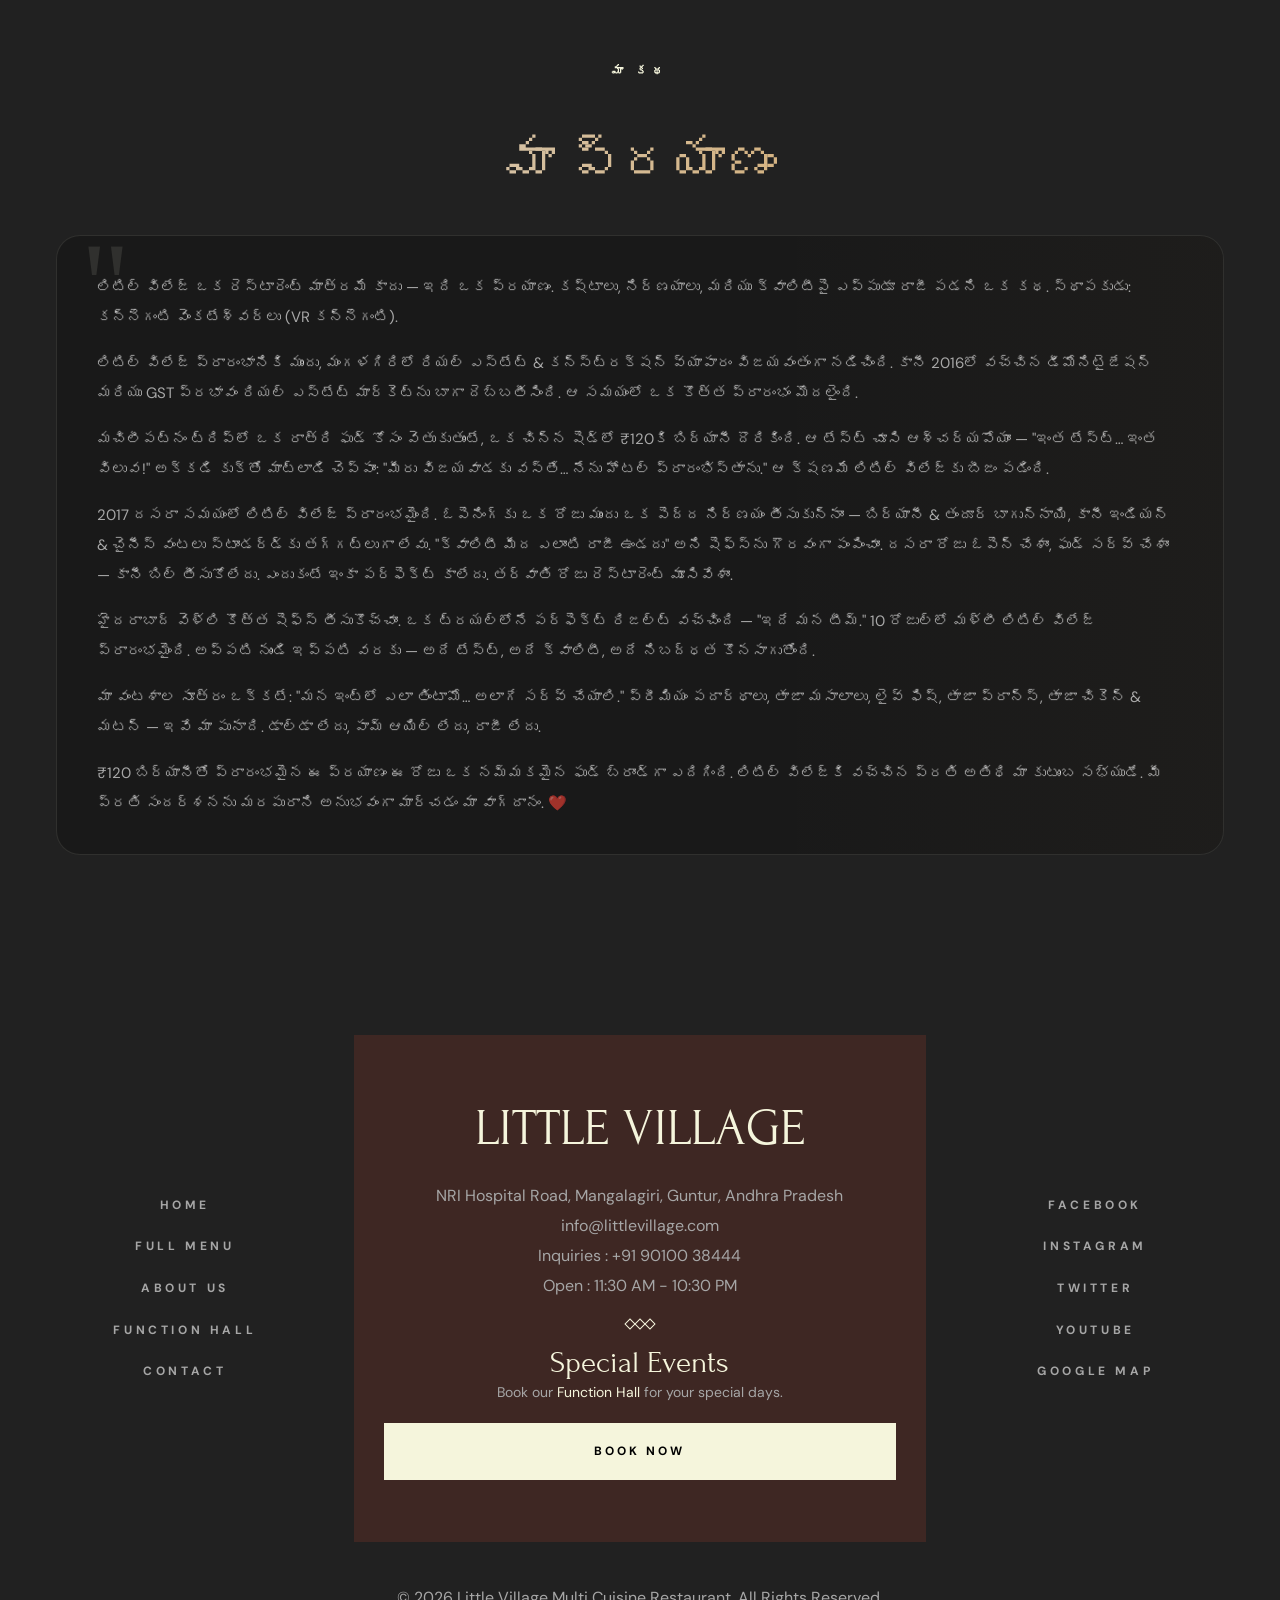
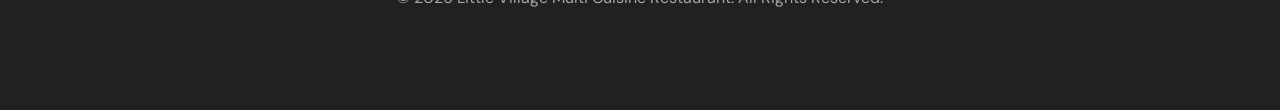
==== commit bfdc478f: "Update aboutus.html" ====
--- a/aboutus.html
+++ b/aboutus.html
@@ -657,14 +657,14 @@
         </div>
         <span class="span">Open Daily : 11:30 AM - 10:30 PM</span>
       </div>
-      <a href="tel:+919440159707" class="topbar-item link">
+      <a href="tel:+919010038444" class="topbar-item link">
         <div class="icon">
           <ion-icon name="call-outline" aria-hidden="true"></ion-icon>
         </div>
-        <span class="span">+91 94401 59707</span>
+        <span class="span">+91 90100 38444</span>
       </a>
       <div class="separator"></div>
-      <a href="https://wa.me/919440159707" class="topbar-item link">
+      <a href="https://wa.me/919010038444" class="topbar-item link">
         <div class="icon">
           <ion-icon name="logo-whatsapp" aria-hidden="true"></ion-icon>
         </div>
@@ -734,13 +734,13 @@
           <p class="body-4 navbar-text">Daily : 11:30 AM - 10:30 PM</p>
           <div class="separator"></div>
           <p class="contact-label">Quick Support</p>
-          <a href="tel:+919440159707" class="body-1 contact-number hover-underline">
-            +91 94401 59707
+          <a href="tel:+919010038444" class="body-1 contact-number hover-underline">
+            +91 90100 38444
           </a>
         </div>
       </nav>
 
-      <a href="https://wa.me/919440159707" class="btn btn-secondary btn-whatsapp">
+      <a href="https://wa.me/919010038444" class="btn btn-secondary btn-whatsapp">
         <span class="text text-1"><ion-icon name="logo-whatsapp" aria-hidden="true" style="display:inline-block;vertical-align:middle;margin-right:6px;"></ion-icon>Order on WhatsApp</span>
         <span class="text text-2" aria-hidden="true"><ion-icon name="logo-whatsapp" aria-hidden="true" style="display:inline-block;vertical-align:middle;margin-right:6px;"></ion-icon>Order on WhatsApp</span>
       </a>
@@ -1010,7 +1010,7 @@
             NRI Hospital Road, Mangalagiri, Guntur, Andhra Pradesh
           </address>
           <a href="mailto:info@littlevillage.com" class="body-4 contact-link">info@littlevillage.com</a>
-          <a href="tel:+919440159707" class="body-4 contact-link">Inquiries : +91 94401 59707</a>
+          <a href="tel:+919010038444" class="body-4 contact-link">Inquiries : +91 90100 38444</a>
           <p class="body-4">Open : 11:30 AM - 10:30 PM</p>
           <div class="wrapper">
             <div class="separator"></div>
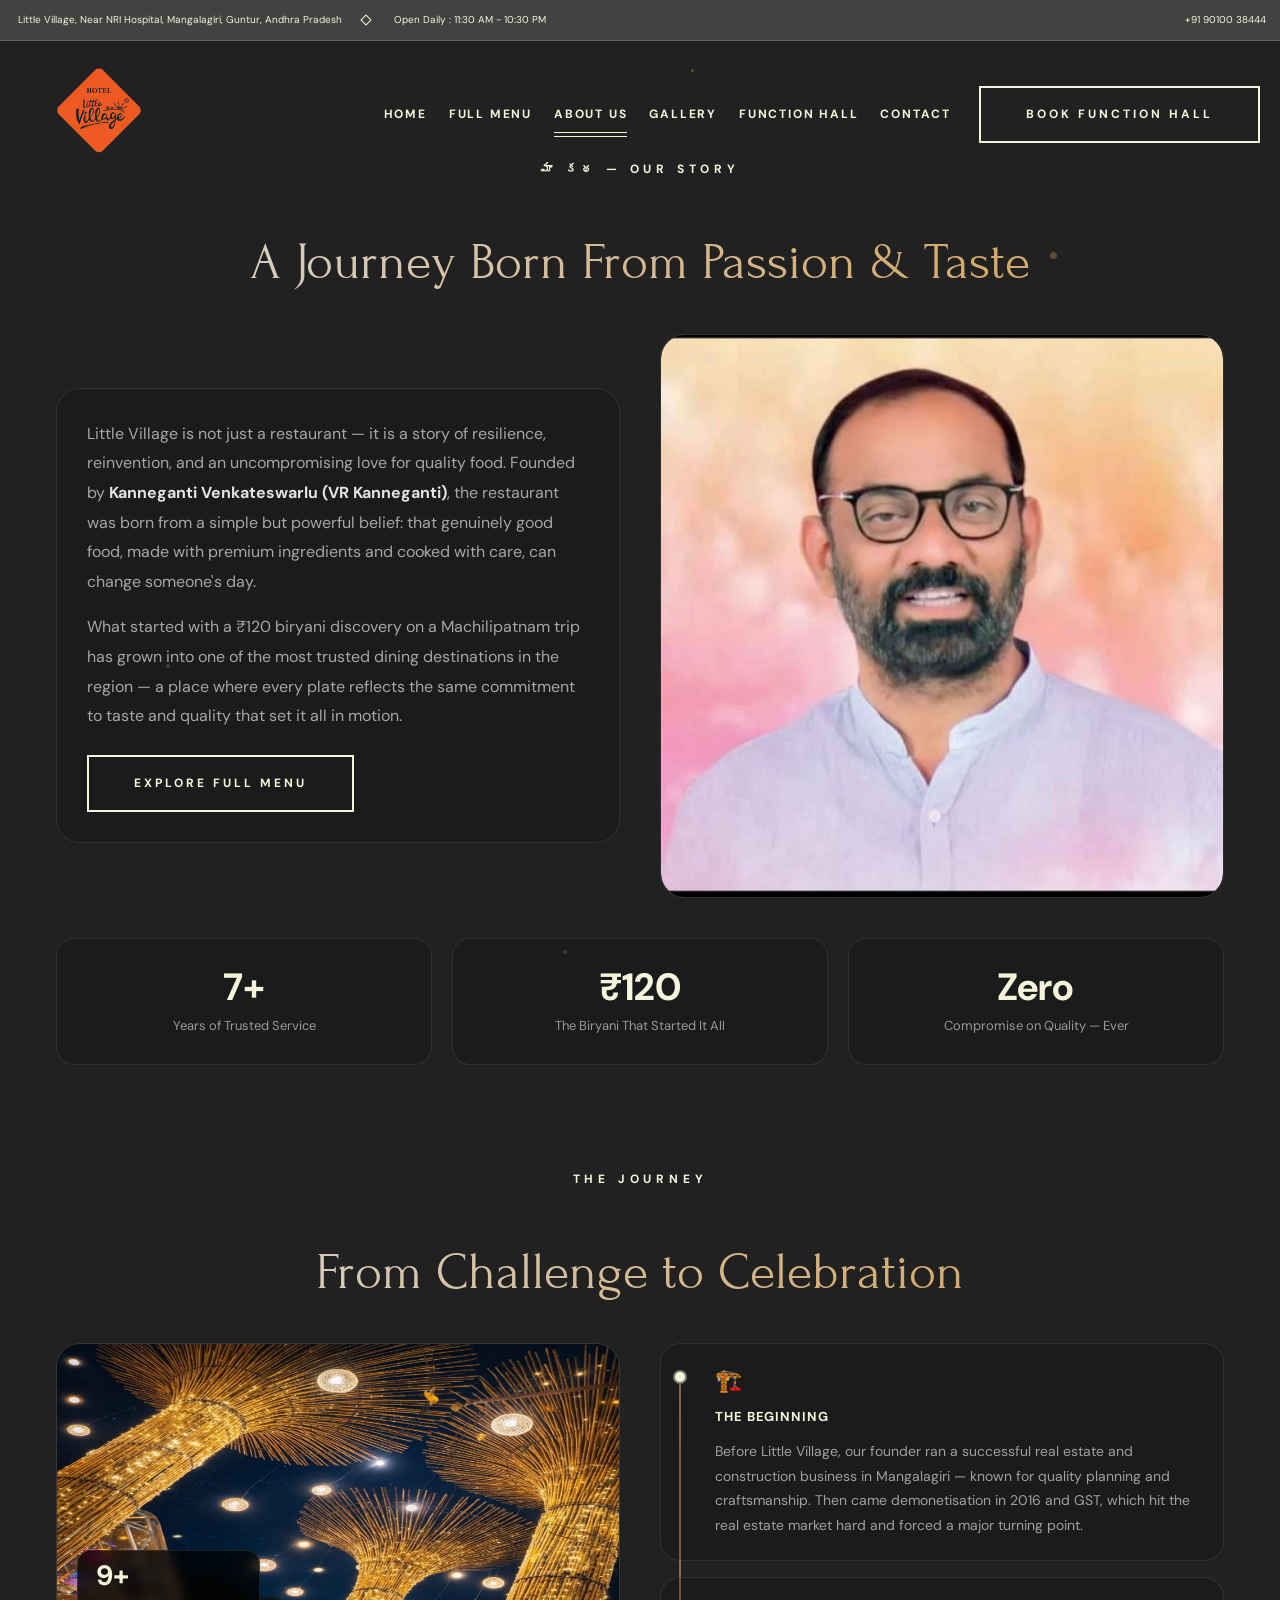
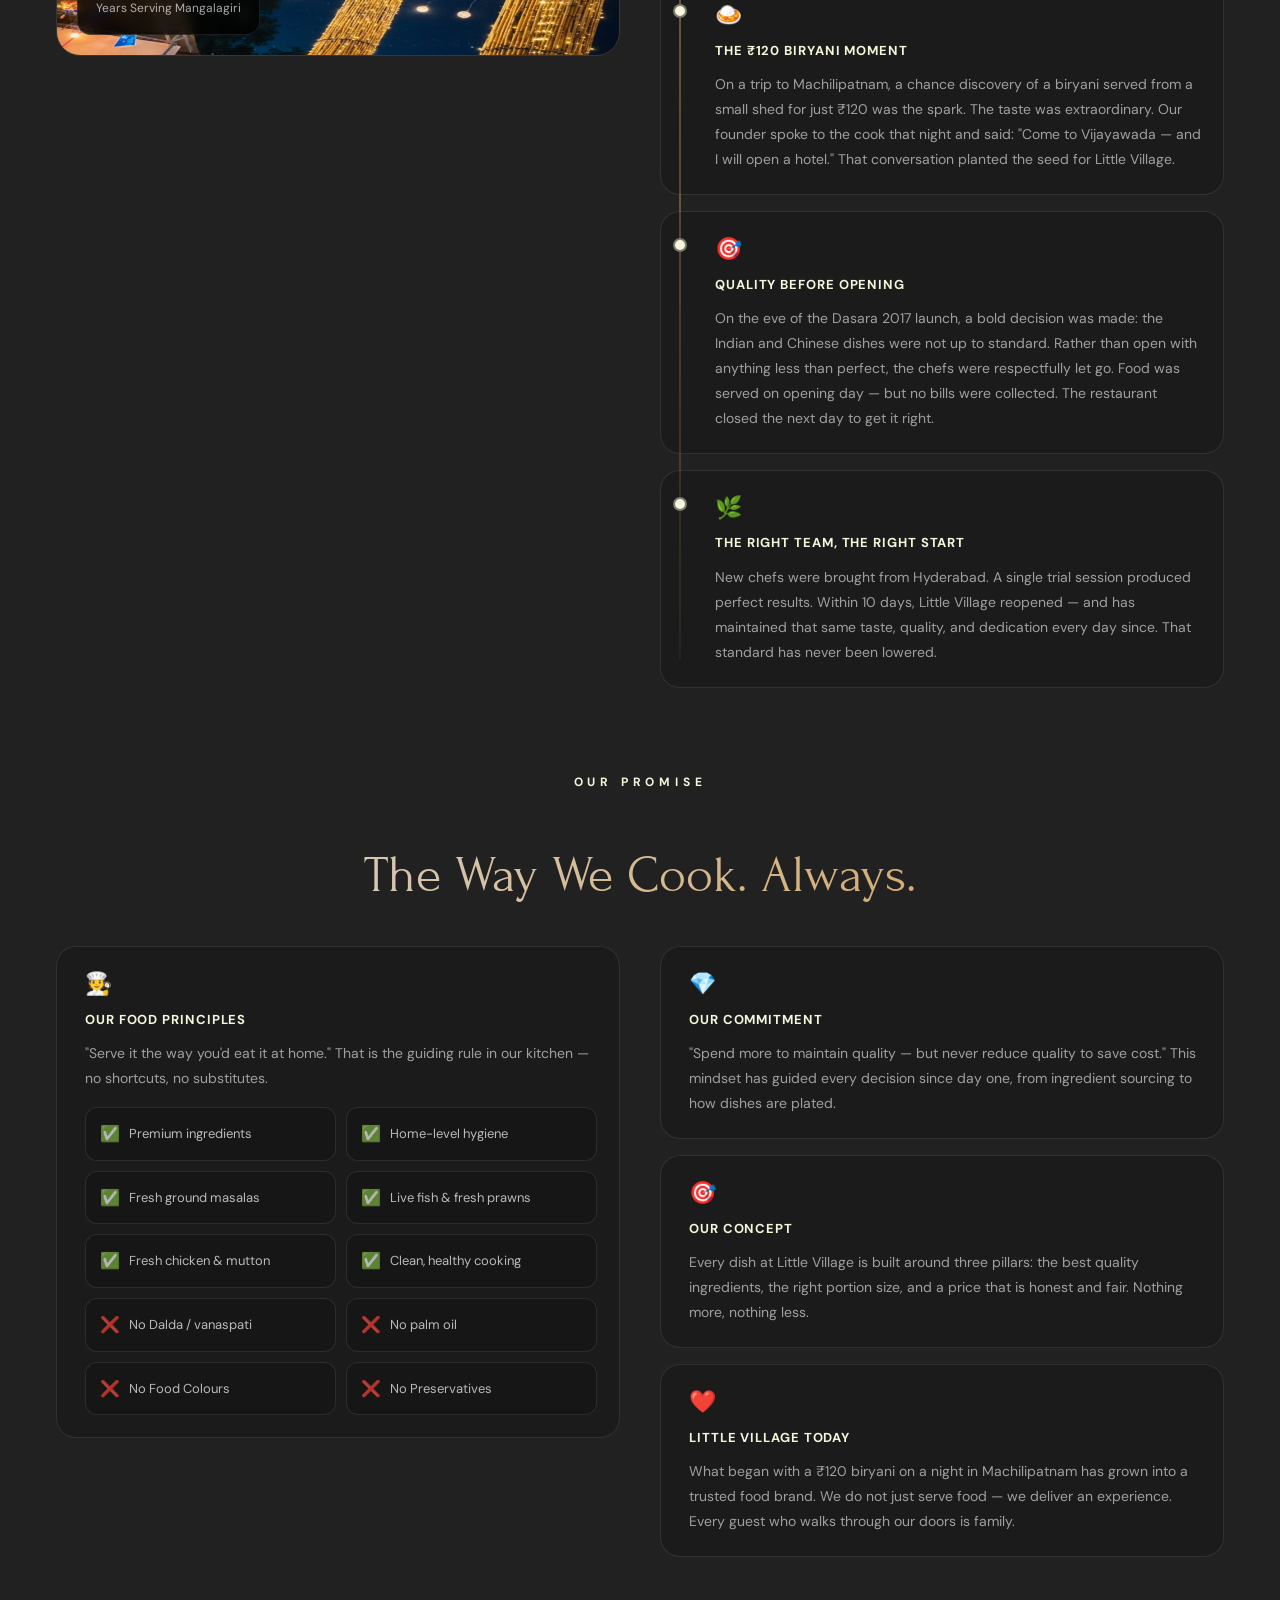
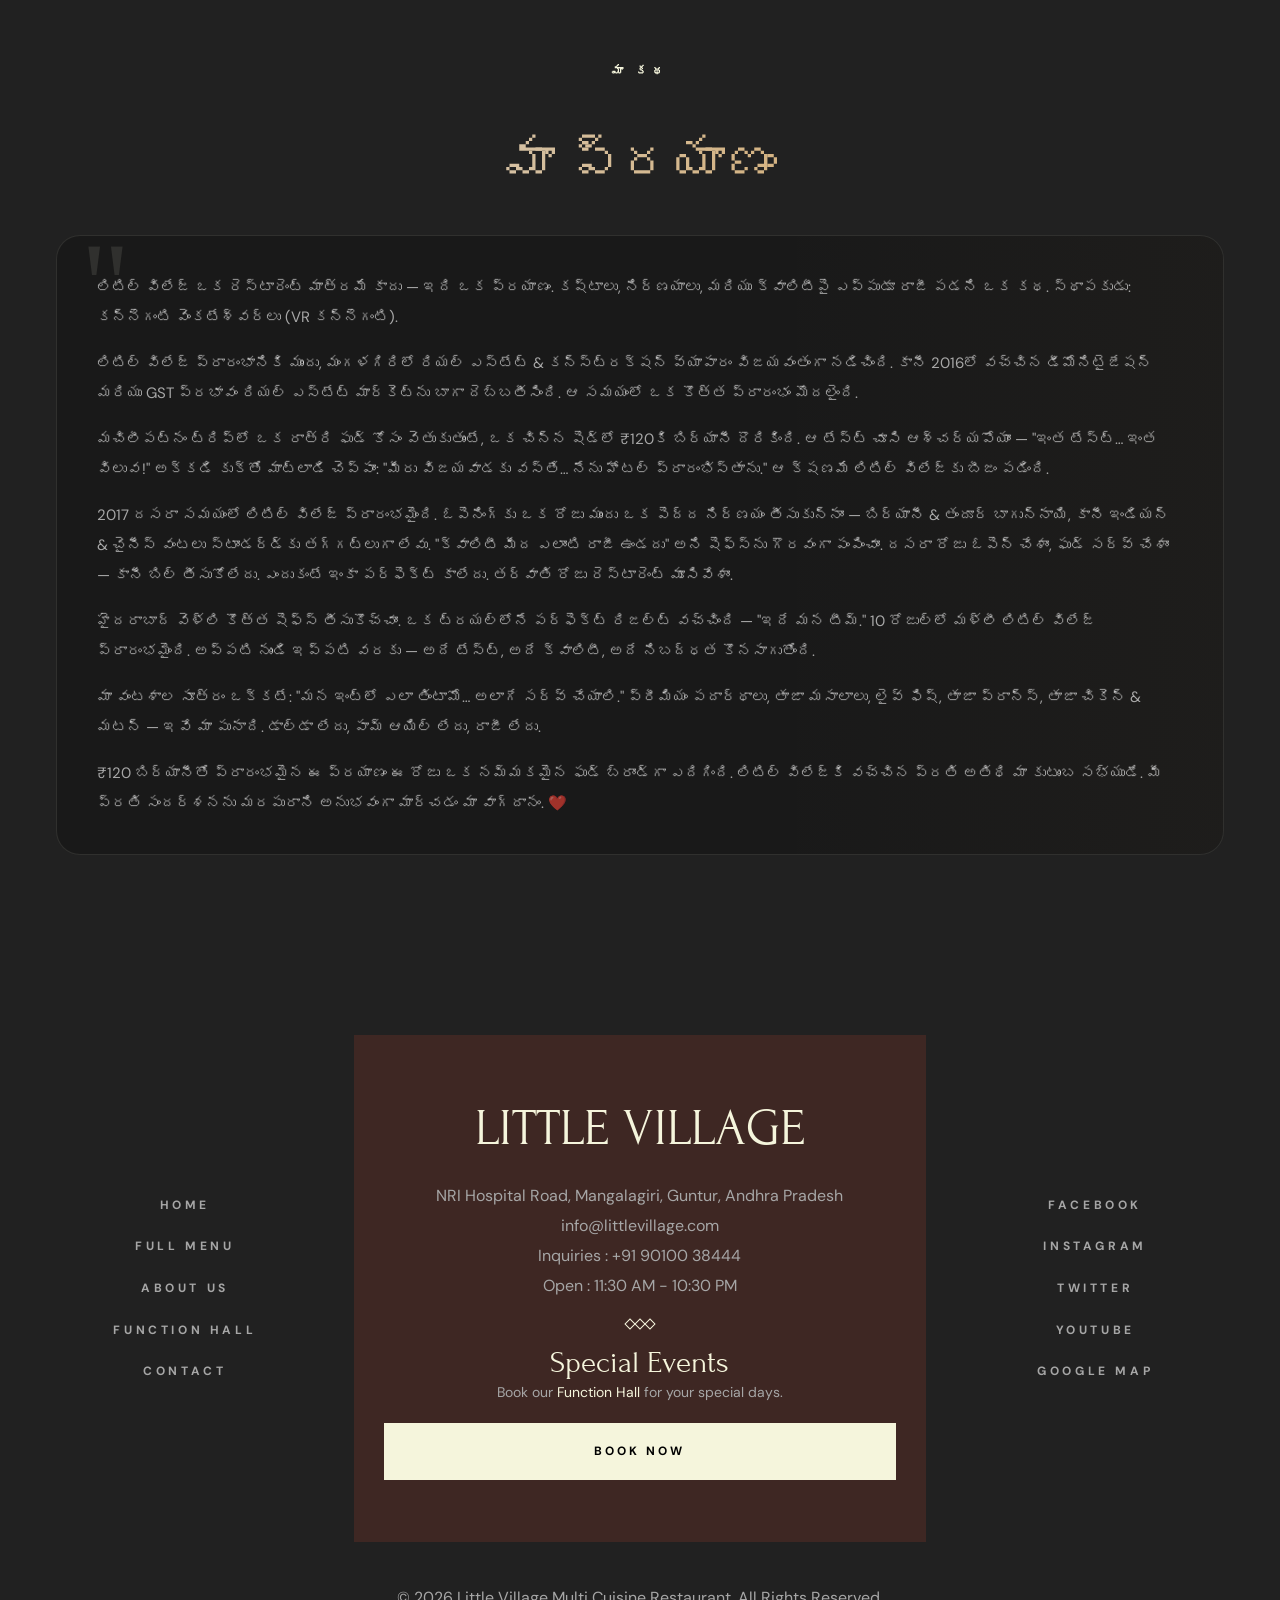
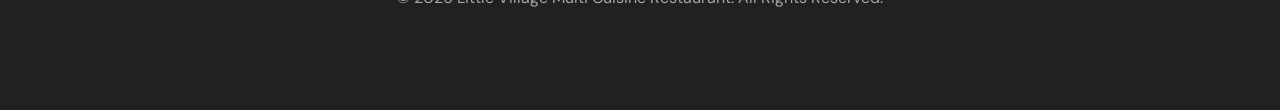
==== commit c1be0ed6: "Update meta tags and remove WhatsApp links" ====
--- a/aboutus.html
+++ b/aboutus.html
@@ -6,9 +6,9 @@
   <meta http-equiv="X-UA-Compatible" content="IE=edge">
   <meta name="viewport" content="width=device-width, initial-scale=1.0">
   <title>Best Family Restaurant in Vijayawada | Little Village</title>
-
-  <meta name="description" content="Little Village Restaurant in Vijayawada offers premium quality food, authentic biryani taste, fresh ingredients, and a hygienic dining experience for families.">
-  <meta name="keywords" content="Little Village Vijayawada, best biryani in Vijayawada, family restaurant in Vijayawada, fresh seafood Vijayawada, hygienic restaurants in Vijayawada, best food in Vijayawada, premium dining Vijayawada, Andhra style biryani Vijayawada">
+  <meta name="title" content="Best Family Restaurant in Vijayawada | Little Village">
+  <meta name="description" content="Little Village Restaurant offers premium quality food, authentic biryani taste, fresh ingredients, and a hygienic dining experience for families near Mangalagiri and Vijayawada.">
+  <meta name="keywords" content="Best places to eat in Mangalagiri, Top restaurants in Mangalagiri, Restaurant with function hall Mangalagiri, Village theme restaurant Mangalagiri, Little Village Vijayawada">
   <meta name="author" content="Little Village">
 
   <link rel="shortcut icon" href="./favicon.svg" type="image/svg+xml">
@@ -662,13 +662,6 @@
           <ion-icon name="call-outline" aria-hidden="true"></ion-icon>
         </div>
         <span class="span">+91 90100 38444</span>
-      </a>
-      <div class="separator"></div>
-      <a href="https://wa.me/919010038444" class="topbar-item link">
-        <div class="icon">
-          <ion-icon name="logo-whatsapp" aria-hidden="true"></ion-icon>
-        </div>
-        <span class="span">WhatsApp Us</span>
       </a>
     </div>
   </div>
@@ -740,9 +733,9 @@
         </div>
       </nav>
 
-      <a href="https://wa.me/919010038444" class="btn btn-secondary btn-whatsapp">
-        <span class="text text-1"><ion-icon name="logo-whatsapp" aria-hidden="true" style="display:inline-block;vertical-align:middle;margin-right:6px;"></ion-icon>Order on WhatsApp</span>
-        <span class="text text-2" aria-hidden="true"><ion-icon name="logo-whatsapp" aria-hidden="true" style="display:inline-block;vertical-align:middle;margin-right:6px;"></ion-icon>Order on WhatsApp</span>
+      <a href="booking.html" class="btn btn-primary">
+        <span class="text text-1">Book Function Hall</span>
+        <span class="text text-2" aria-hidden="true">Book Function Hall</span>
       </a>
 
       <button class="nav-open-btn" aria-label="open menu" data-nav-toggler>
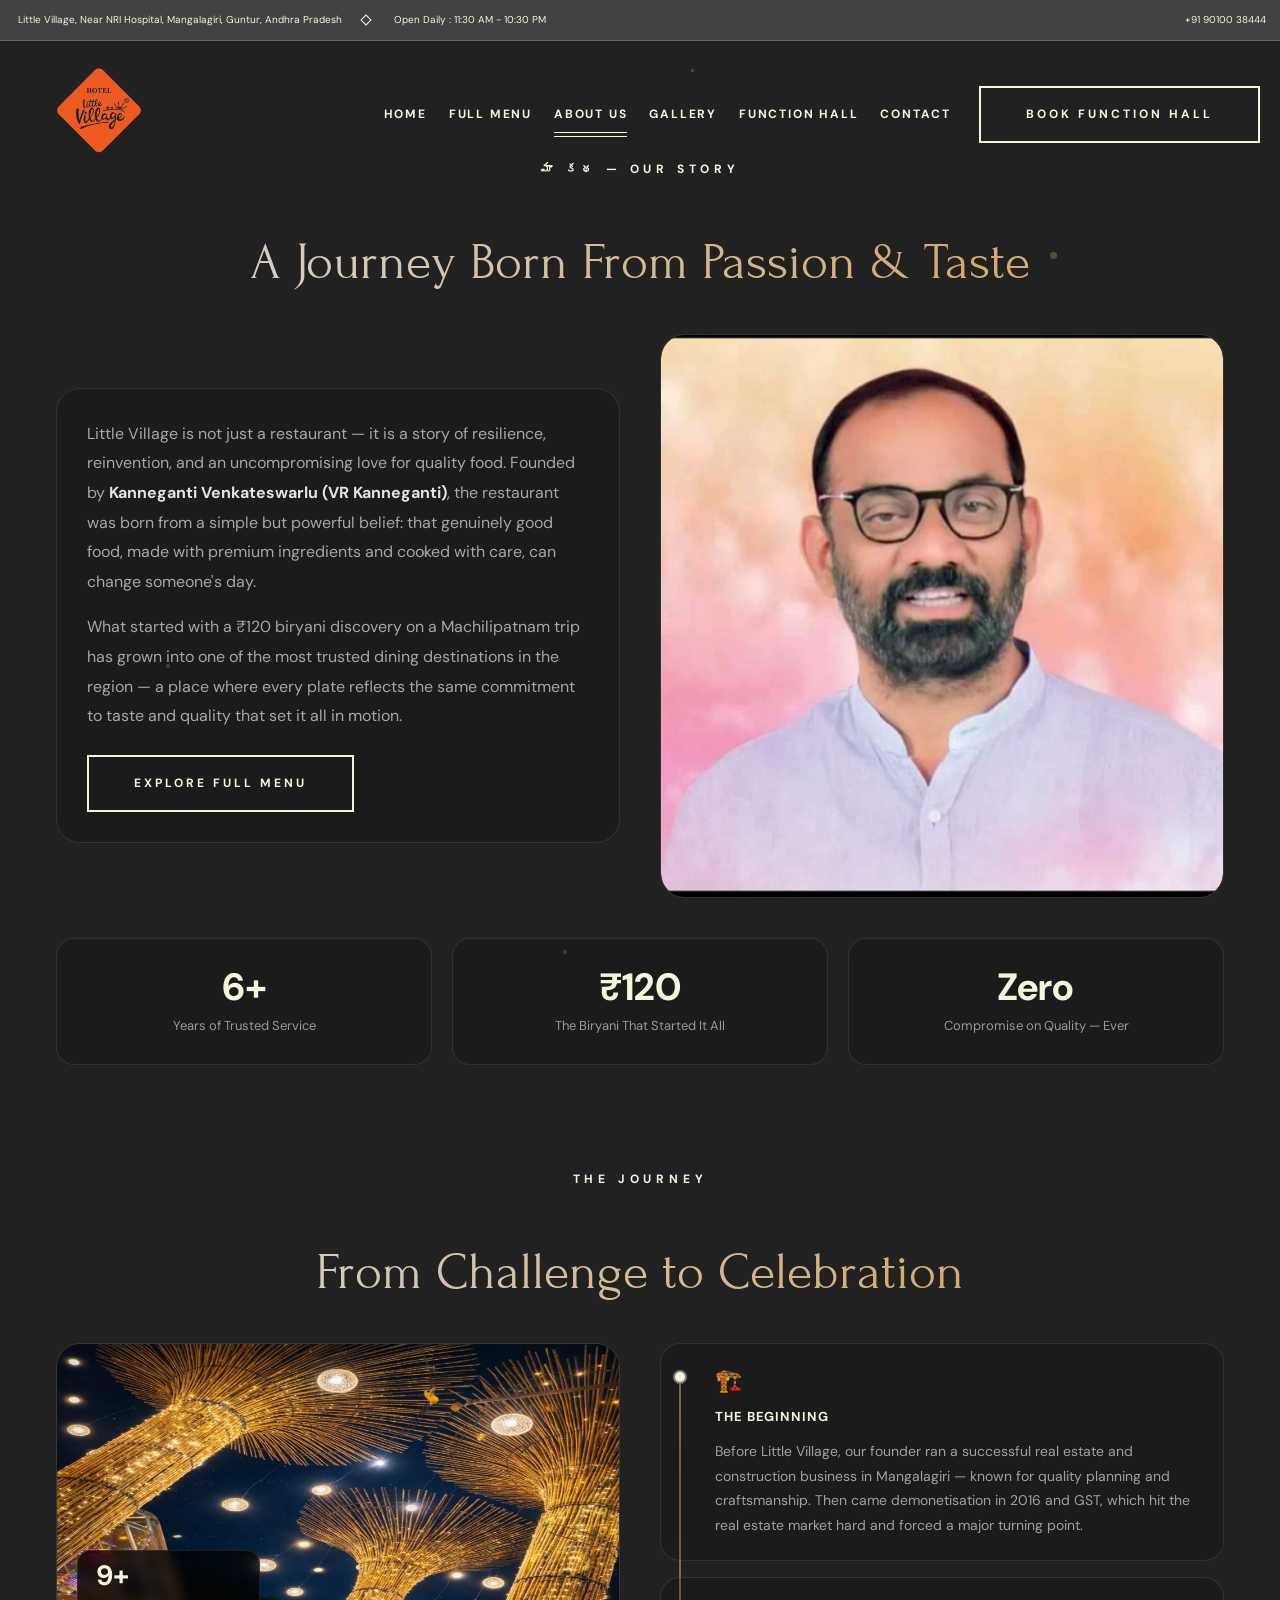
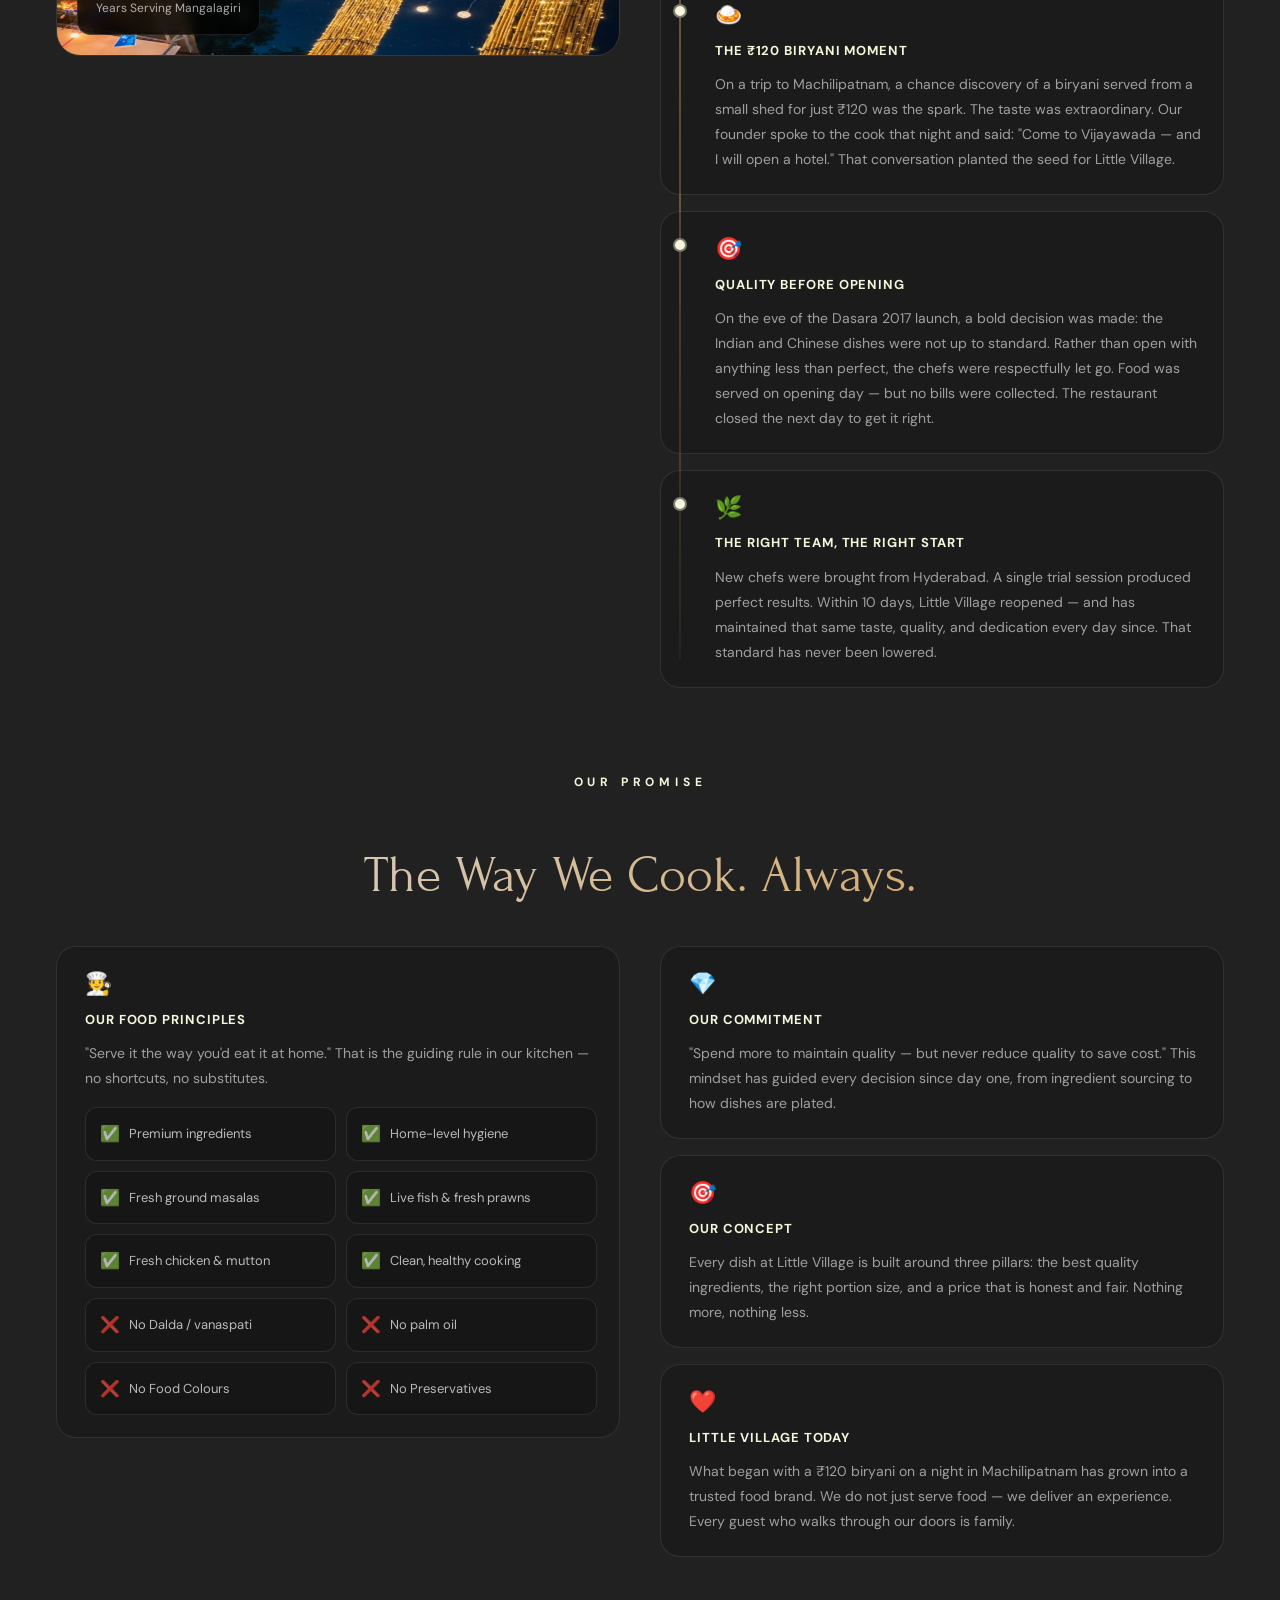
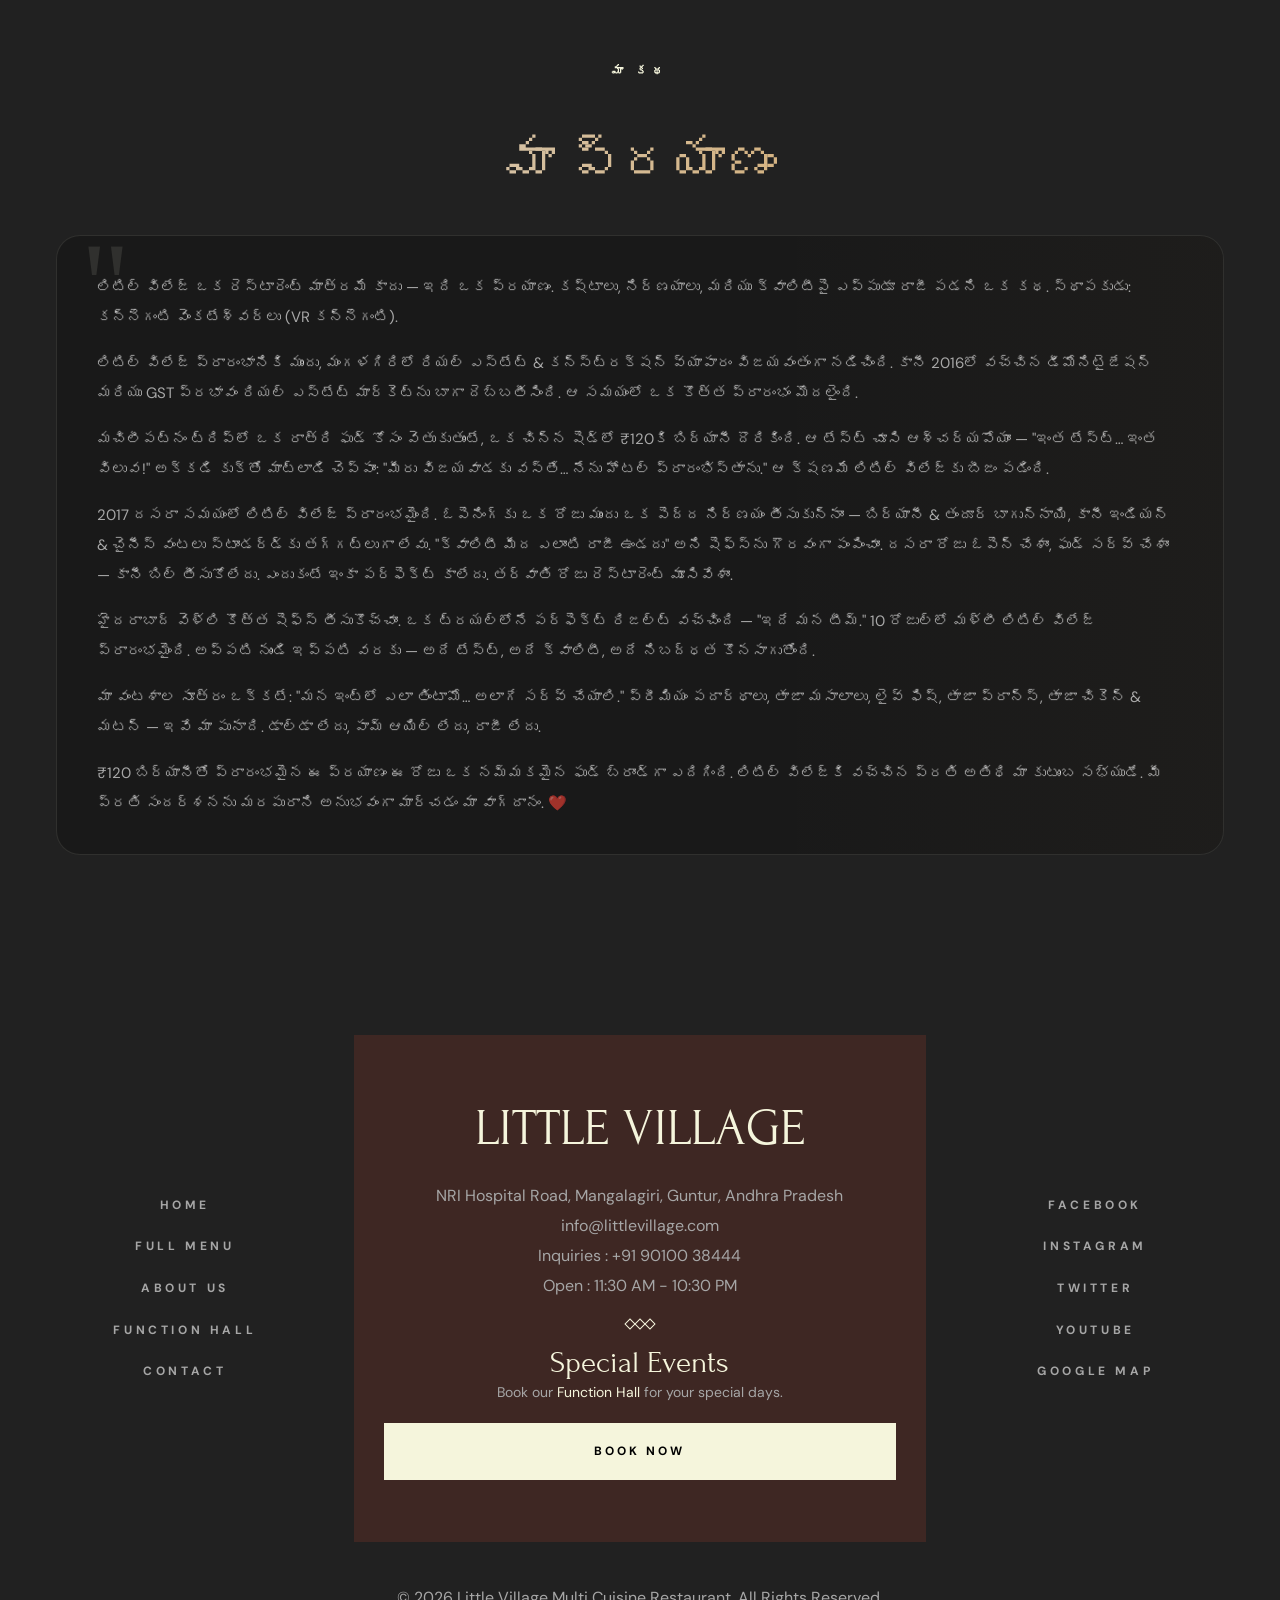
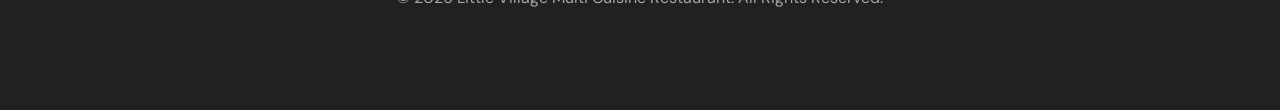
==== commit dd3afc24: "Update favicon link to use new logo image" ====
--- a/aboutus.html
+++ b/aboutus.html
@@ -11,7 +11,7 @@
   <meta name="keywords" content="Best places to eat in Mangalagiri, Top restaurants in Mangalagiri, Restaurant with function hall Mangalagiri, Village theme restaurant Mangalagiri, Little Village Vijayawada">
   <meta name="author" content="Little Village">
 
-  <link rel="shortcut icon" href="./favicon.svg" type="image/svg+xml">
+  <link rel="shortcut icon" href="./assets/images/Little Village/littlelogo.png" type="image/svg+xml">
   <link rel="preconnect" href="https://fonts.googleapis.com">
   <link rel="preconnect" href="https://fonts.gstatic.com" crossorigin>
   <link href="https://fonts.googleapis.com/css2?family=DM+Sans:wght@400;700&family=Forum&display=swap" rel="stylesheet">
